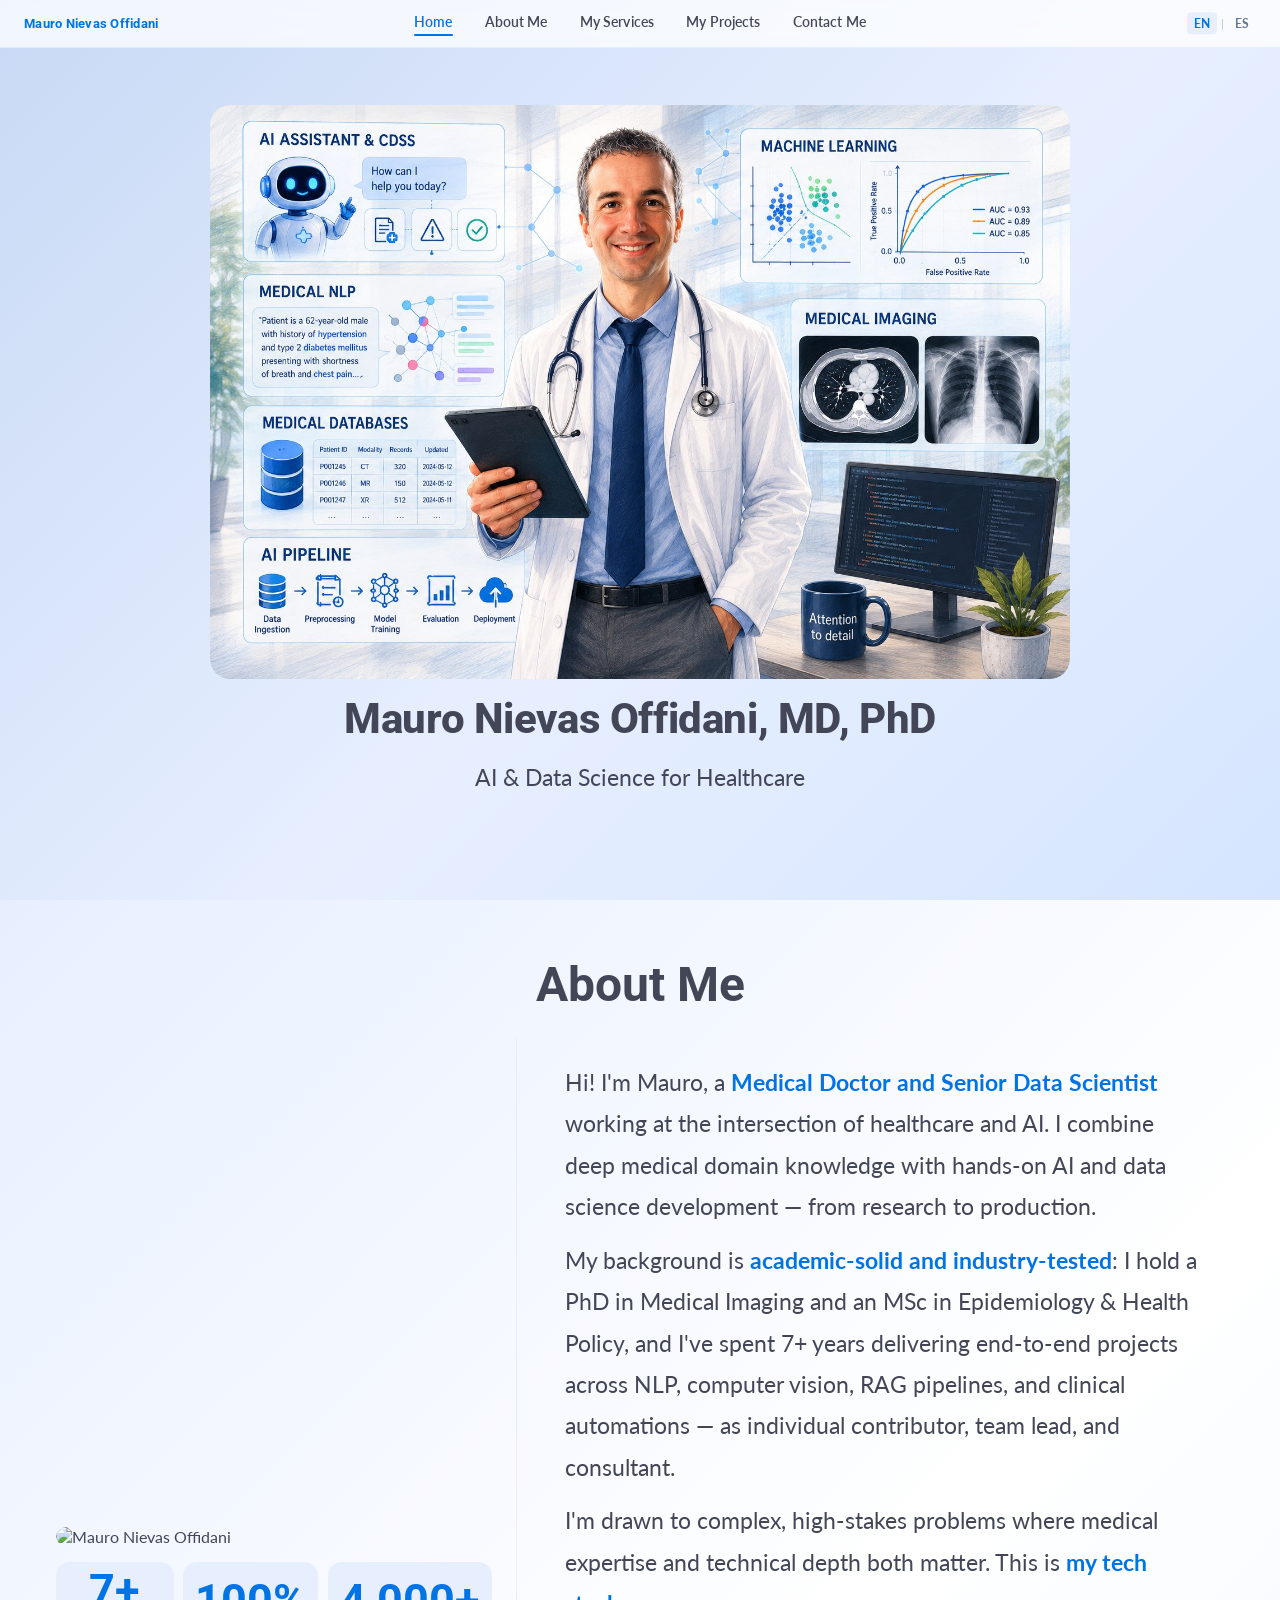
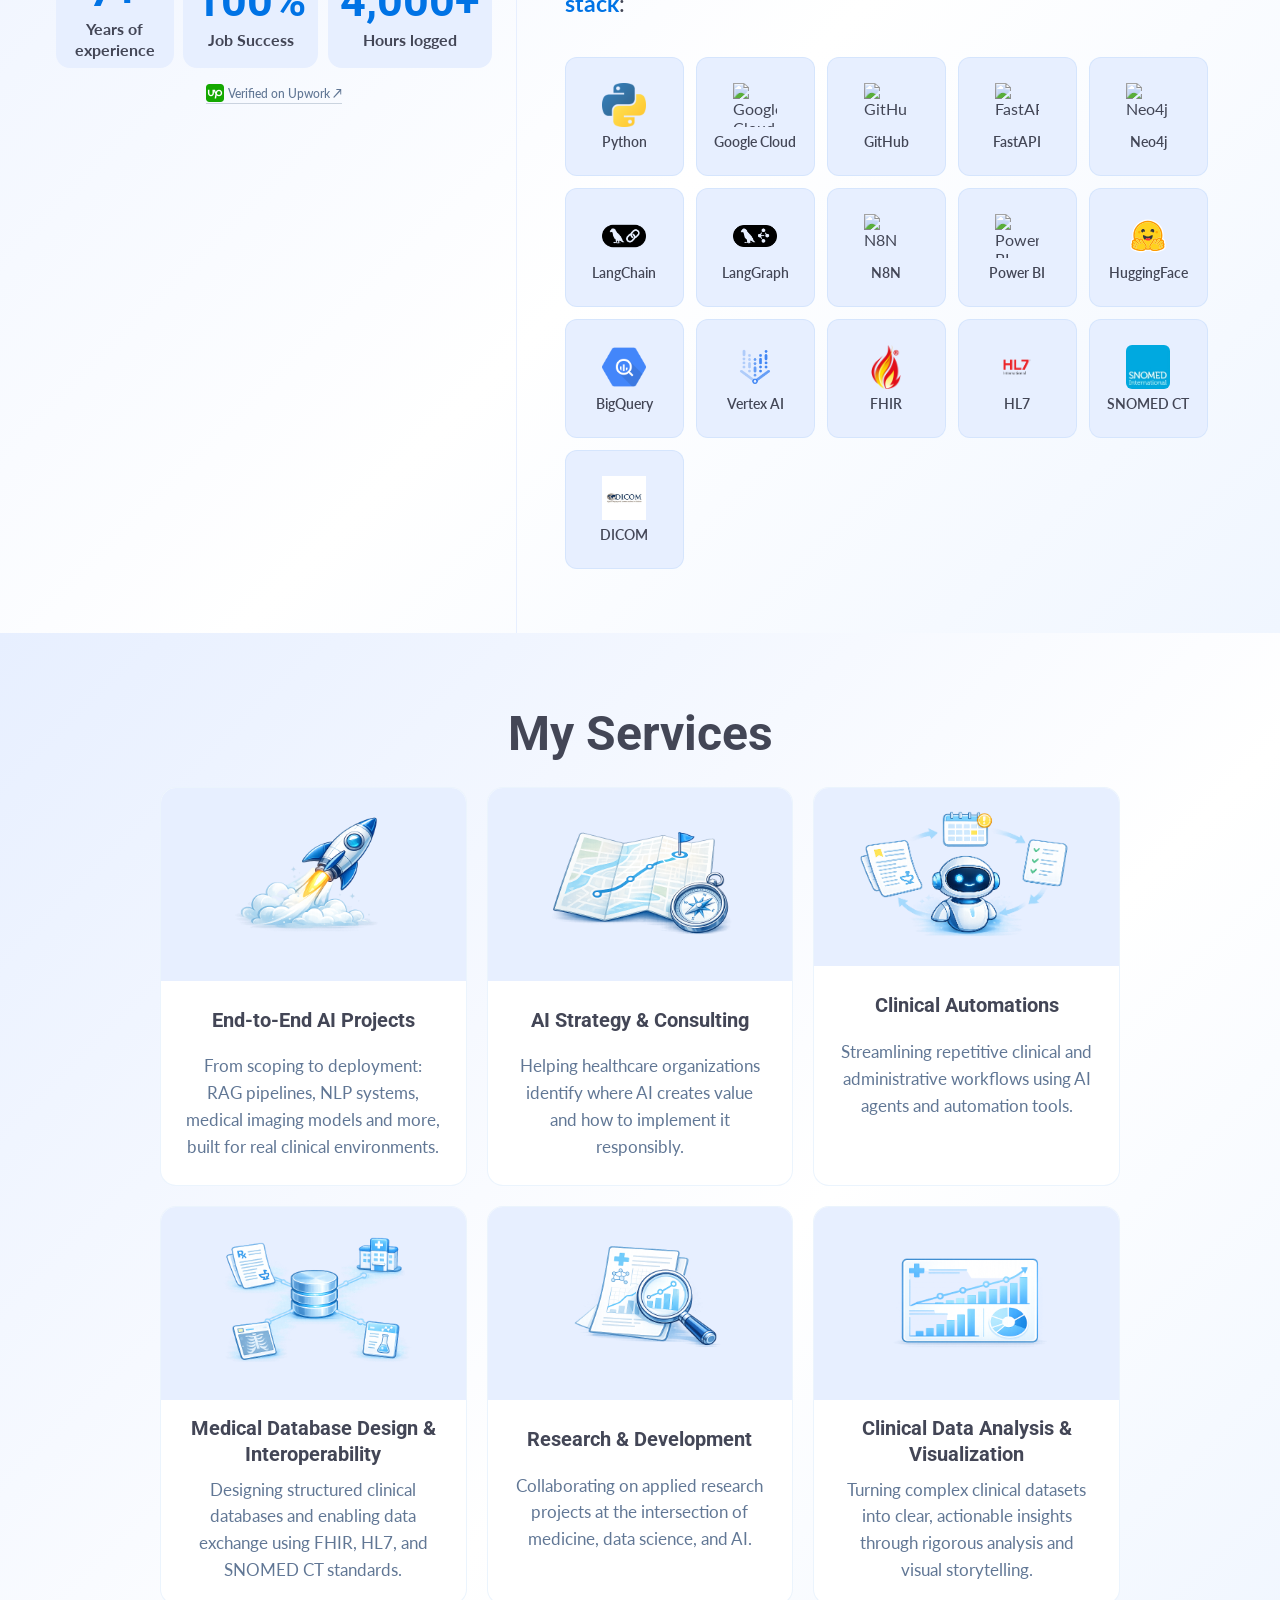
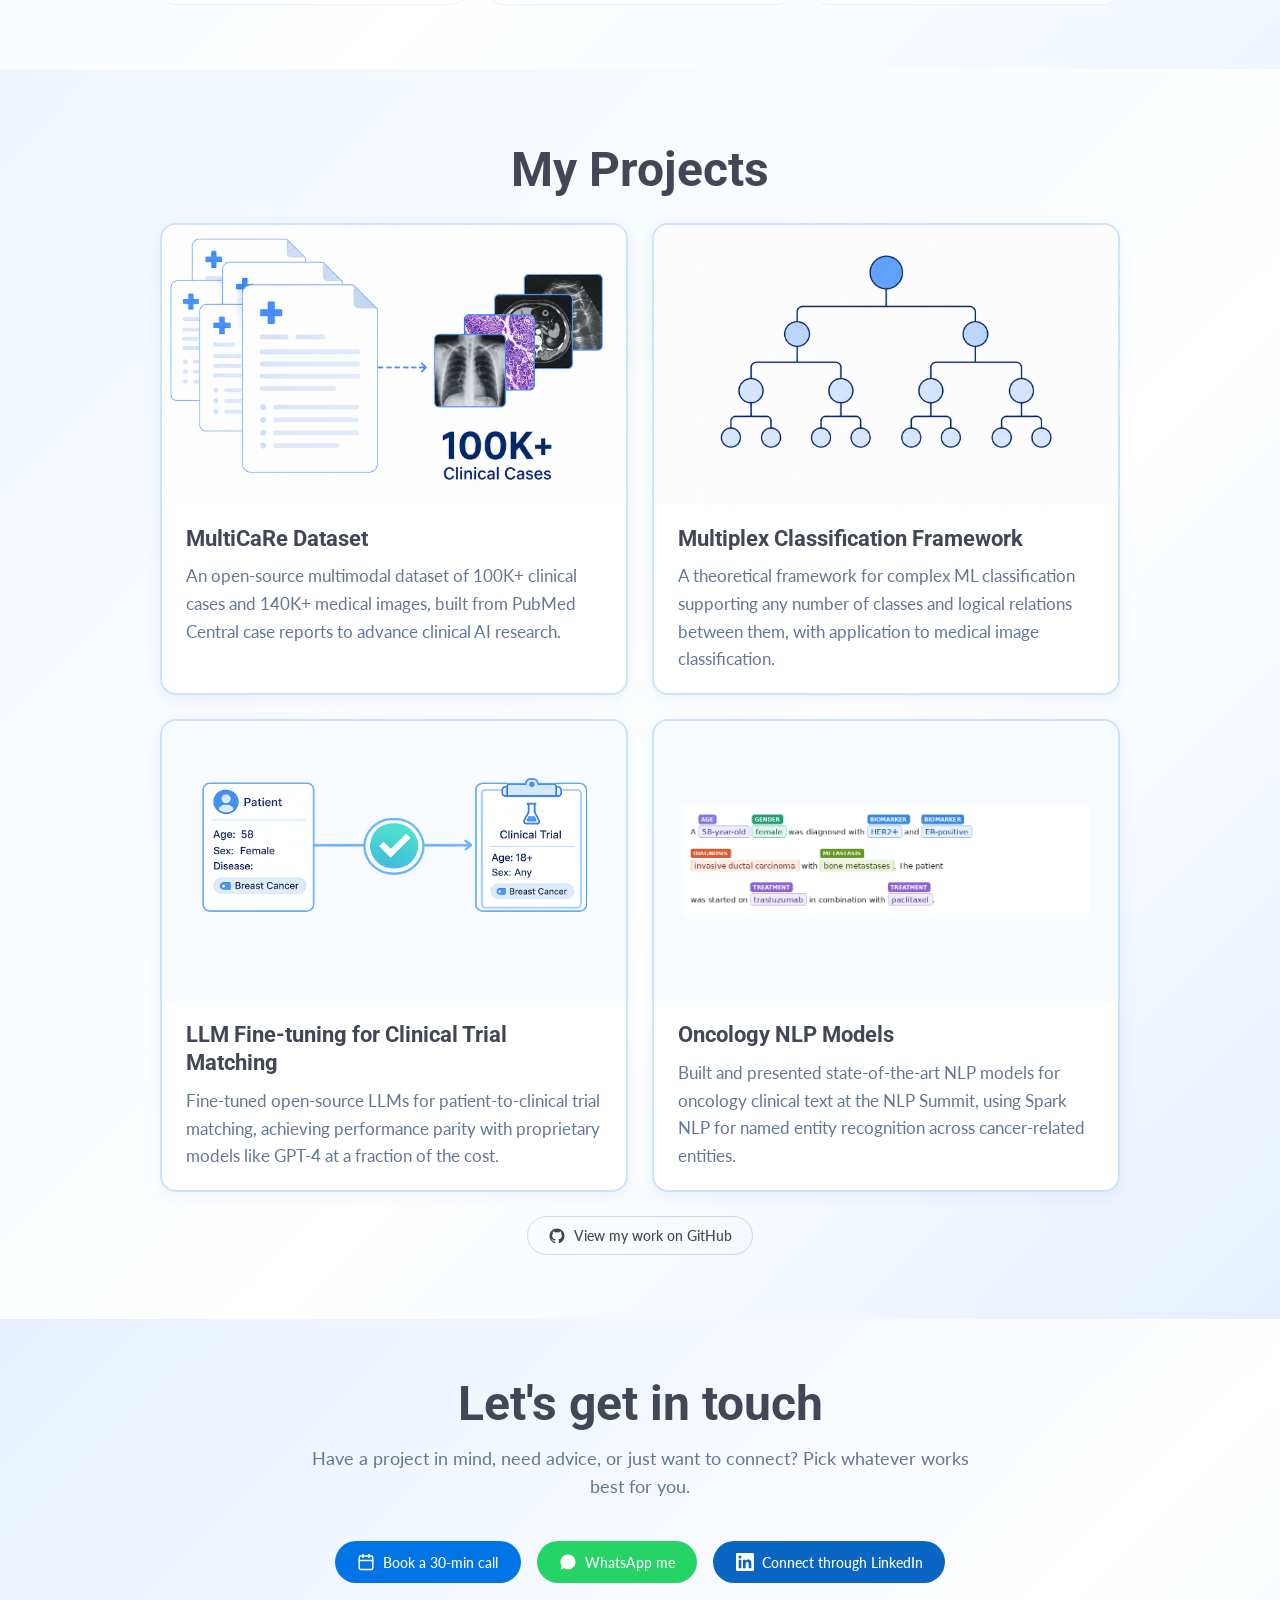
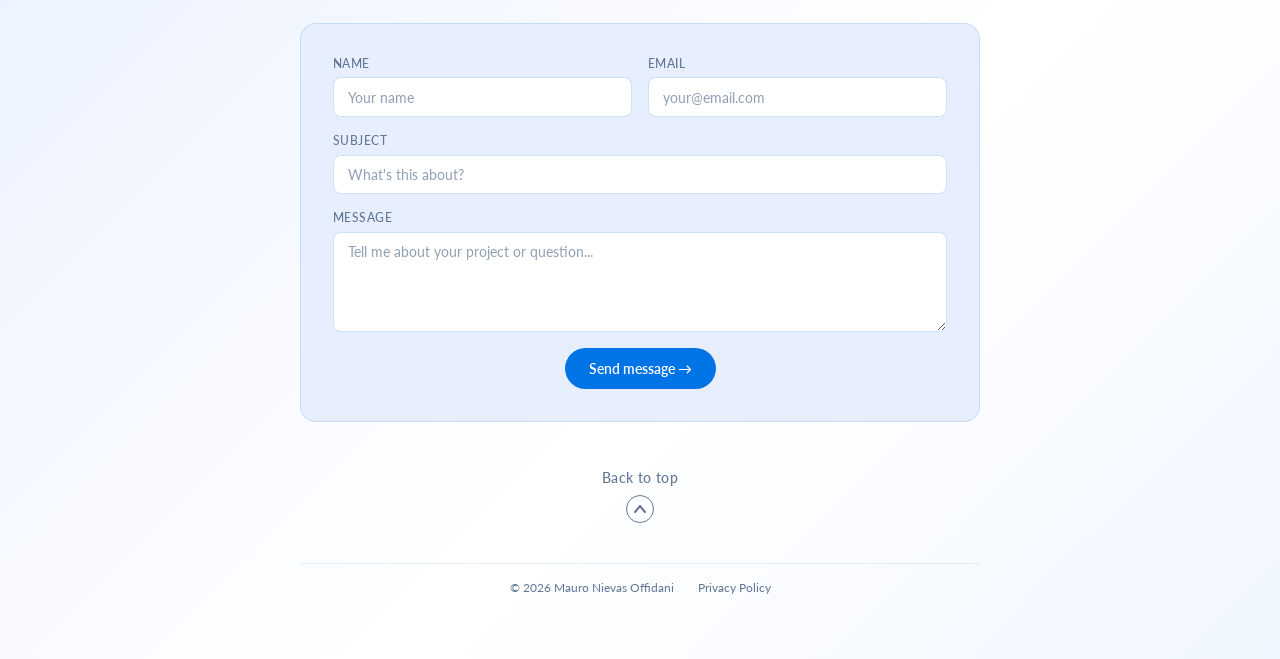
==== index.html @ 9d49d27b "Hamburger right, EN/ES in menu, bigger titles, project cards service-style, links on back" ====
<!DOCTYPE html>
<html lang="en">
<head>
  <meta charset="UTF-8" />
  <meta name="viewport" content="width=device-width, initial-scale=1.0" />
  <title>Mauro Nievas Offidani · AI & Data Science for Healthcare</title>

  <!-- Favicon -->
  <link rel="icon" type="image/svg+xml" href="data:image/svg+xml,<svg xmlns='http://www.w3.org/2000/svg' viewBox='0 0 64 64'><circle cx='32' cy='32' r='32' fill='white'/><text x='50%25' y='54%25' dominant-baseline='middle' text-anchor='middle' font-family='Georgia,serif' font-weight='800' font-size='42' fill='%230073E5'>M</text></svg>">

  <!-- Open Graph -->
  <meta property="og:title" content="Mauro Nievas Offidani — AI & Data Science for Healthcare" />
  <meta property="og:description" content="Medical Doctor and Senior Data Scientist specializing in healthcare AI. RAG pipelines, NLP, clinical automations and more." />
  <meta property="og:image" content="https://mauro-nievoff.github.io/hero_image.png" />
  <meta property="og:url" content="https://mauro-nievoff.github.io/" />
  <meta property="og:type" content="website" />
  <meta name="twitter:card" content="summary_large_image" />
  <meta name="twitter:title" content="Mauro Nievas Offidani — AI & Data Science for Healthcare" />
  <meta name="twitter:description" content="Medical Doctor and Senior Data Scientist specializing in healthcare AI." />
  <meta name="twitter:image" content="https://mauro-nievoff.github.io/hero_image.png" />

  <!-- Fonts from Google -->
  <link rel="preconnect" href="https://fonts.googleapis.com" />
  <link rel="preconnect" href="https://fonts.gstatic.com" crossorigin />
  <link href="https://fonts.googleapis.com/css2?family=Roboto:wght@400,500,700,800&family=Lato:wght@300,400,700&display=swap" rel="stylesheet" />

  <style>
    *, *::before, *::after { box-sizing: border-box; margin: 0; padding: 0; }

    :root {
      --blue:       #0073E5;
      --blue-mid:   #6AA7FF;
      --blue-light: #8CC2FF;
      --blue-pale:  #E7EFFF;
      --dark:       #434656;
      --muted:      #617795;
      --white:      #FFFFFF;
    }

    html {
      overflow-y: scroll;
      overflow-x: hidden;
    }
    body {
      overflow-x: hidden;
    }

    body {
      font-family: 'Lato', sans-serif;
      color: var(--dark);
      background: var(--white);
      height: 100%;
    }

    /* ── SECTION BASE ── */
    section {
      min-height: 100vh;
      display: flex;
      flex-direction: column;
      justify-content: center;
      align-items: center;
      position: relative;
      padding: 3rem 1.5rem;
    }

    /* ── SECTION 1 · HERO ── */
    #hero {
      background: linear-gradient(135deg, #C8D9F5 0%, #E7EFFF 55%, #D5E5FF 100%);
      text-align: center;
      gap: 0;
    }

    .hero-inner {
      display: flex;
      flex-direction: column;
      align-items: center;
      gap: 1.1rem;
      flex: 1;
      justify-content: center;
    }

    /* Hero image */
    .hero-image-wrap {
      position: relative;
      width: clamp(260px, 78vw, 860px);
      border-radius: 20px;
      overflow: hidden;
    }

    .hero-image-wrap img {
      width: 100%;
      display: block;
      border-radius: 20px;
    }


    /* Name */
    .hero-name {
      font-family: 'Roboto', sans-serif;
      font-size: clamp(1.6rem, 4vw, 2.6rem);
      font-weight: 800;
      color: var(--dark);
      line-height: 1.1;
      letter-spacing: -0.01em;
    }

    /* Credentials inline — same font, same weight */
    .hero-credentials-inline {
      font-family: 'Roboto', sans-serif;
      font-weight: 800;
      font-size: clamp(1.6rem, 4vw, 2.6rem);
      color: var(--dark);
      letter-spacing: -0.01em;
    }

    /* Tagline */
    .hero-tagline {
      font-family: 'Lato', sans-serif;
      font-size: clamp(1.15rem, 2.2vw, 1.45rem);
      font-weight: 400;
      color: var(--dark);
      max-width: 480px;
      line-height: 1.5;
    }

    /* Divider hidden */
    .hero-divider { display: none; }

    /* Scroll CTA */
    .scroll-cta {
      position: absolute;
      bottom: 2.5rem;
      left: 50%;
      transform: translateX(-50%);
      display: flex;
      flex-direction: column;
      align-items: center;
      gap: 0.6rem;
      cursor: pointer;
      text-decoration: none;
      color: var(--muted);
      transition: color 0.2s;
    }

    .scroll-cta:hover { color: var(--blue); }

    .scroll-cta-text {
      font-family: 'Lato', sans-serif;
      font-size: 0.85rem;
      font-weight: 500;
      letter-spacing: 0.03em;
      white-space: nowrap;
    }

    .scroll-cta-arrow {
      width: 28px;
      height: 28px;
      border: 1.5px solid currentColor;
      border-radius: 50%;
      display: flex;
      align-items: center;
      justify-content: center;
      animation: bounce 2s ease-in-out infinite;
    }

    .scroll-cta-arrow svg {
      width: 14px;
      height: 14px;
      stroke: currentColor;
      fill: none;
      stroke-width: 2;
      stroke-linecap: round;
      stroke-linejoin: round;
    }

    @keyframes bounce {
      0%, 100% { transform: translateY(0); }
      50%       { transform: translateY(5px); }
    }

    /* ── SECTION 2 · WHO AM I ── */
    #about {
      background: linear-gradient(135deg, #E7EFFF 0%, #FFFFFF 60%, #F0F6FF 100%);
      padding-top: 0;
      padding-bottom: 0;
      overflow: hidden;
      justify-content: flex-start;
    }

    .whois-inner {
      display: flex;
      width: 100%;
      min-height: 100vh;
    }

    /* Left column */
    .whois-left {
      flex: 0 0 40%;
      display: flex;
      flex-direction: column;
      align-items: center;
      justify-content: center;
      gap: 1rem;
      padding: 1.5rem 1.5rem 4rem 2rem;
      border-right: 1px solid var(--blue-pale);
    }

    .whois-photo { order: 1; }
    .whois-metrics { order: 2; }
    .whois-upwork { order: 3; }

    .whois-photo {
      width: 100%;
      max-width: 100%;
      border-radius: 16px;
      overflow: hidden;
      flex-shrink: 0;
    }

    .whois-photo img {
      width: 100%;
      display: block;
      border-radius: 16px;
      object-fit: cover;
      object-position: center top;
    }

    .whois-metrics {
      display: grid;
      grid-template-columns: repeat(3, 1fr);
      gap: 0.6rem;
      width: 100%;
    }

    .whois-metrics .metric {
      display: flex;
      flex-direction: column;
      align-items: center;
      justify-content: center;
      text-align: center;
      padding: 0.45rem 0.75rem;
      aspect-ratio: unset;
    }

    .whois-metrics .metric-value {
      font-size: clamp(2rem, 3.5vw, 3rem);
    }

    .whois-metrics .metric-label {
      font-size: 1rem;
      font-weight: 700;
      color: var(--dark);
    }

    .whois-upwork {
      font-family: 'Lato', sans-serif;
      font-size: 0.72rem;
      font-weight: 500;
      color: var(--muted);
      text-decoration: none;
      border-bottom: 1px solid rgba(97,119,149,0.3);
      padding-bottom: 1px;
      display: inline-flex;
      align-items: center;
      gap: 4px;
    }

    /* Right column */
    .whois-content {
      flex: 1;
      display: flex;
      flex-direction: column;
      justify-content: center;
      gap: 2rem;
      padding: 1.5rem 3rem 4rem 3rem;
    }


    .whois-bio p {
      font-family: 'Lato', sans-serif;
      font-size: clamp(1.2rem, 1.8vw, 1.5rem);
      color: var(--dark);
      line-height: 1.8;
      margin-bottom: 0.75rem;
    }

    .whois-bio strong {
      font-weight: 700;
      color: var(--blue);
    }

    .whois-bio p:last-child { margin-bottom: 0; }

    .whois-bio-mobile { display: none; }

    /* Tech stack icon grid */
    .tech-grid {
      display: grid;
      grid-template-columns: repeat(auto-fill, minmax(110px, 1fr));
      gap: 0.75rem;
      width: 100%;
    }

    .tech-card {
      background: var(--blue-pale);
      border: 1px solid rgba(0,115,229,0.08);
      border-radius: 12px;
      width: 100%;
      height: auto;
      aspect-ratio: 1/1;
      padding: 0.6rem;
      display: flex;
      flex-direction: column;
      align-items: center;
      justify-content: center;
      gap: 0.4rem;
    }

    .tech-card img {
      width: 44px;
      height: 44px;
      object-fit: contain;
    }

    .tech-card-badge {
      width: 40px;
      height: 40px;
      border-radius: 8px;
      background: var(--blue);
      display: flex;
      align-items: center;
      justify-content: center;
      font-family: 'Roboto', sans-serif;
      font-size: 0.6rem;
      font-weight: 800;
      color: white;
      letter-spacing: 0.02em;
      text-align: center;
      line-height: 1.2;
    }

    .tech-card span {
      font-family: 'Lato', sans-serif;
      font-size: 0.9rem;
      font-weight: 600;
      color: var(--dark);
      text-align: center;
      line-height: 1.2;
    }

    @media (max-width: 860px) {
      .whois-inner {
        flex-direction: column;
        height: auto;
      }
      #about {
        justify-content: flex-start;
        padding-top: 3.5rem;
      }
      .whois-left {
        flex-direction: column;
        align-items: center;
        border-right: none;
        border-bottom: none;
        padding: 0;
        gap: 0.7rem;
      }
      .whois-photo { order: 1; }
      .whois-metrics { order: 2; }
      .whois-upwork { order: 3; }
      .whois-photo {
        width: 100%;
        max-width: 100%;
        aspect-ratio: 16 / 7;
        overflow: hidden;
        border-radius: 0;
        margin-bottom: 0.5rem;
      }
      .whois-photo img {
        border-radius: 0;
      }
      .whois-photo img {
        width: 100%;
        height: 100%;
        object-fit: cover;
        object-position: 50% 10%;
      }
      .whois-metrics {
        width: 100%;
        max-width: 360px;
        grid-template-columns: repeat(3, 1fr);
        gap: 0.3rem;
        padding: 0 0.75rem;
        justify-items: center;
        margin: 0 auto;
      }
      .whois-metrics .metric {
        width: 100%;
        padding-top: 0.15rem;
        padding-bottom: 0.15rem;
      }
      .whois-upwork {
        justify-content: center;
        margin-top: 0.3rem;
        margin-bottom: 1.25rem;
      }
      .whois-content { padding: 0.75rem 1rem 1.5rem; gap: 0.75rem; flex: 0 1 auto; justify-content: flex-start; }
      .whois-bio-desktop { display: none; }
      .whois-bio-mobile { display: block; }
    }

    @media (max-width: 480px) {
      .whois-metrics .metric-value { font-size: 1.4rem; }
      .whois-metrics .metric-label { font-size: 0.75rem; }
      .whois-bio-mobile p { font-size: 1.05rem; line-height: 1.6; margin-bottom: 1.5rem; }
      .tech-grid {
        grid-template-columns: repeat(2, 1fr);
        gap: 0.5rem;
        justify-content: center;
        margin-bottom: 1.5rem;
      }
      .tech-card {
        width: 100%;
        height: auto;
        aspect-ratio: unset;
        padding: 0.6rem 0.5rem;
        gap: 0.4rem;
        border-radius: 10px;
        flex-direction: column;
        align-items: center;
        justify-content: center;
        text-align: center;
      }
      .tech-card img { width: 28px; height: 28px; flex-shrink: 0; }
      .tech-card-badge { width: 28px; height: 28px; font-size: 0.55rem; border-radius: 5px; flex-shrink: 0; }
      .tech-card span { font-size: 1rem; font-weight: 700; line-height: 1.2; text-align: center; }
    }

    /* ── SECTION 2 · SERVICES ── */
    #services {
      background: linear-gradient(135deg, #E7EFFF 0%, #FFFFFF 60%, #F0F6FF 100%);
      padding: 1rem 2rem 4rem;
      justify-content: flex-start;
    }

    .section-header {
      text-align: center;
      margin-bottom: 3rem;
    }

    .section-eyebrow {
      font-family: 'Lato', sans-serif;
      font-size: 0.75rem;
      font-weight: 500;
      letter-spacing: 0.12em;
      text-transform: uppercase;
      color: var(--blue);
      margin-bottom: 0.75rem;
    }

    .section-title {
      font-family: 'Roboto', sans-serif;
      font-size: clamp(2rem, 5vw, 3rem);
      font-weight: 700;
      color: var(--dark);
      line-height: 1.2;
    }

    .services-grid {
      display: grid;
      grid-template-columns: repeat(3, 1fr);
      grid-auto-rows: 1fr;
      gap: 1.25rem;
      width: 100%;
      max-width: 960px;
      margin: 0 auto;
    }

    .service-card {
      background: transparent;
      border-radius: 16px;
      cursor: default;
      display: flex;
    }

    .service-card-inner {
      position: relative;
      width: 100%;
      display: flex;
    }

    /* Desktop: static card, front only, with description visible */
    .service-card-front {
      position: relative;
      width: 100%;
      display: flex;
      flex-direction: column;
      gap: 0.6rem;
      padding-bottom: 1.25rem;
      border-radius: 16px;
      border: 1px solid rgba(0, 115, 229, 0.08);
      overflow: hidden;
      background: var(--white);
      transition: box-shadow 0.2s ease, transform 0.2s ease;
    }

    .service-card:hover .service-card-front {
      box-shadow: 0 8px 24px rgba(0, 115, 229, 0.1);
      transform: translateY(-3px);
    }

    .service-card-back {
      display: none;
    }

    .service-card-back .service-desc {
      color: rgba(255,255,255,0.95);
      font-size: 0.85rem;
      line-height: 1.6;
      padding: 0;
      display: block;
    }

    .service-card-front .service-title,
    .service-card-front .service-desc-front {
      padding-left: 1.5rem;
      padding-right: 1.5rem;
    }

    .service-image {
      width: 100%;
      aspect-ratio: 16 / 9;
      display: flex;
      align-items: center;
      justify-content: center;
      flex-shrink: 0;
    }

    .service-image svg {
      width: 56px;
      height: 56px;
      stroke: white;
      fill: none;
      opacity: 0.9;
      stroke-width: 1.75;
      stroke-linecap: round;
      stroke-linejoin: round;
    }

    .service-title {
      font-family: 'Roboto', sans-serif;
      font-size: 1.25rem;
      font-weight: 700;
      color: var(--dark);
      line-height: 1.3;
      margin-top: 0.35rem;
      text-align: center;
      min-height: 3rem;
      display: flex;
      align-items: center;
      justify-content: center;
    }

    .service-desc {
      font-family: 'Lato', sans-serif;
      font-size: 1.05rem;
      font-weight: 400;
      color: var(--muted);
      line-height: 1.6;
      text-align: center;
    }

    @media (max-width: 720px) {
      .services-grid {
        grid-template-columns: repeat(2, 1fr);
      }
    }

    @media (max-width: 480px) {
      .services-grid {
        grid-template-columns: 1fr;
        gap: 1rem;
      }
      #services {
        padding-top: 4rem;
        padding-left: 0.8rem;
        padding-right: 0.8rem;
        padding-bottom: 2.4rem;
      }
      .service-card {
        padding-bottom: 0;
        gap: 0;
        border-radius: 12px;
        cursor: pointer;
        perspective: 1200px;
        height: auto;
        min-height: 340px;
      }
      .service-card-inner {
        transition: transform 0.6s cubic-bezier(0.4, 0.2, 0.2, 1);
        transform-style: preserve-3d;
      }
      .service-card.flipped .service-card-inner {
        transform: rotateY(180deg);
      }
      .service-card-front {
        position: absolute;
        top: 0;
        left: 0;
        width: 100%;
        height: 100%;
        backface-visibility: hidden;
        -webkit-backface-visibility: hidden;
      }
      .service-card-back {
        display: flex;
        position: absolute;
        top: 0;
        left: 0;
        width: 100%;
        height: 100%;
        transform: rotateY(180deg);
        backface-visibility: hidden;
        -webkit-backface-visibility: hidden;
        flex-direction: column;
        align-items: center;
        justify-content: center;
        text-align: center;
        padding: 0.8rem 0.68rem;
        border-radius: 10px;
      }
      .service-desc-front {
        display: none;
      }
      /* Text area below image: fill remaining space, center title vertically */
      .service-card-front {
        position: absolute;
        top: 0;
        left: 0;
        width: 100%;
        height: 100%;
      }
      .service-card-front .service-title {
        flex: 1;
        font-size: 1.4rem;
        font-weight: 800;
        display: flex;
        align-items: center;
        justify-content: center;
        text-align: center;
        padding: 0.5rem 0.75rem;
        margin: 0;
        min-height: 0;
      }
      .service-image {
        aspect-ratio: 16 / 9;
      }
      .service-image svg {
        width: 40px;
        height: 40px;
      }
      .service-title {
        font-size: 0.95rem;
        margin-top: 0.25rem;
        padding-left: 0.75rem;
        padding-right: 0.75rem;
        line-height: 1.3;
        min-height: auto;
      }
      .service-card-back .service-desc {
        font-size: 1.3rem !important;
        font-weight: 600;
        line-height: 1.6;
      }
    }

    /* ── RESPONSIVE ── */
    @media (max-width: 480px) {
      .hero-image-wrap {
        width: 98vw;
      }
      .scroll-cta {
        bottom: 4rem;
      }
    }

    /* ── 1024px LANDSCAPE TABLET ── */
    @media (max-width: 1024px) {
      /* Global: prevent overflow */
      section { min-height: auto; padding: 1rem 1.5rem 2rem; }

      /* Navbar */
      .navbar { padding: 0.5rem 1rem; }

      /* Hero */
      .hero-image-wrap { width: clamp(180px, 38vw, 380px); }
      .hero-name { font-size: clamp(1rem, 2.5vw, 1.6rem); }
      .hero-credentials-inline { font-size: clamp(1rem, 2.5vw, 1.6rem); }
      .hero-tagline { font-size: clamp(0.8rem, 1.3vw, 1rem); }

      /* About */
      .whois-inner { min-height: auto; }
      .whois-left { flex: 0 0 26%; padding: 0.75rem 1rem 1.5rem 1rem; gap: 0.75rem; }
      .whois-content { padding: 0.75rem 1.5rem 1.5rem; gap: 0.75rem; }
      .whois-bio p { font-size: 0.8rem; line-height: 1.5; }
      .whois-metrics { max-width: 100%; }
      .whois-metrics .metric-value { font-size: 1.1rem; }
      .whois-metrics .metric-label { font-size: 0.58rem; }
      .tech-card { width: 72px; height: 72px; }
      .tech-card span { font-size: 0.62rem; }
      .tech-card img, .tech-card-badge { width: 28px; height: 28px; }
      .tech-grid { grid-template-columns: repeat(auto-fill, minmax(72px, 1fr)); gap: 0.4rem; }

      /* Services: 2x3 */
      .services-grid { grid-template-columns: repeat(2, 1fr); gap: 0.75rem; max-width: 640px; margin: 0 auto; }
      .service-image { aspect-ratio: 16 / 7; }
      .service-title { font-size: 0.85rem; min-height: 1.8rem; }
      .service-desc { font-size: 0.72rem; line-height: 1.4; }
      .service-card-front { padding-bottom: 0.75rem; gap: 0.35rem; }

      /* Projects: 2x2 */
      .projects-grid { grid-template-columns: repeat(2, 1fr); max-width: 680px; gap: 0.75rem; }
      #projects .about-inner { max-width: 680px; }
      .project-thumb { height: 180px; }
      .project-title { font-size: 0.9rem; }
      .project-desc { font-size: 0.78rem; line-height: 1.5; }
      .project-body { padding: 0.75rem 1rem 0.75rem; gap: 0.35rem; }

      /* Section titles */
      .section-title-wrap { padding-top: 2.5rem; margin-bottom: 0.25rem; }
      .section-title { font-size: clamp(1.2rem, 3vw, 1.8rem); }

      /* Contact */
      .contact-inner { padding-top: 2.5rem; gap: 1.5rem; }
      .contact-header p { font-size: 0.9rem; }
    }

    /* ── 768px PORTRAIT TABLET ── */
    @media (max-width: 768px) and (min-width: 481px) {
      .section-title-wrap { padding-top: 4.5rem; }
      #about { padding-top: 1rem; }
      .whois-inner { flex-direction: column; height: auto; }
      .whois-left {
        flex: none;
        flex-direction: row;
        flex-wrap: nowrap;
        align-items: flex-start;
        border-right: none;
        border-bottom: 1px solid var(--blue-pale);
        padding: 0 0 1rem;
        gap: 1rem;
      }
      .whois-photo {
        flex: 0 0 40%;
        max-width: 40%;
        aspect-ratio: 3 / 4;
        overflow: hidden;
      }
      .whois-photo img { height: 100%; object-fit: cover; object-position: 50% top; }
      .whois-metrics {
        flex: 1;
        grid-template-columns: 1fr;
        gap: 0.4rem;
      }
      .whois-content { padding: 1.5rem 1.5rem 3rem; }
      /* Tech grid: 4 cols */
      .tech-grid {
        grid-template-columns: repeat(auto-fill, minmax(100px, 1fr));
        max-width: 100%;
      }
      .whois-content .tech-grid { margin-top: 1rem; }
      /* Services: 2 cols on tablet */
      .services-grid { grid-template-columns: repeat(2, 1fr); }
      /* Projects: 2x2 */
      .projects-grid { grid-template-columns: repeat(2, 1fr); }
      /* Contact */
      .contact-inner { padding-top: 4rem; }
    }

    /* ── MOBILE OVERRIDES (must come after 1024px to win cascade) ── */
    @media (max-width: 480px) {
      /* Project cards: 1 col */
      .projects-grid { grid-template-columns: 1fr !important; gap: 1rem !important; }
      /* Hero: full width image, normal section height */
      section { min-height: 100vh; }
      .hero-image-wrap { width: 98vw !important; }
      .hero-name { font-size: clamp(1.6rem, 4vw, 2.6rem) !important; }
      .hero-credentials-inline { font-size: clamp(1.6rem, 4vw, 2.6rem) !important; }
      .hero-tagline { font-size: clamp(1.15rem, 2.2vw, 1.45rem) !important; }

      /* Services: FORCE 1 column */
      .services-grid { grid-template-columns: 1fr !important; }

      /* Tech stack: larger cards */
      .tech-card { width: 100% !important; height: auto !important; aspect-ratio: unset !important; padding: 0.75rem !important; flex-direction: column !important; align-items: center !important; }
      .tech-card img { width: 36px !important; height: 36px !important; }
      .tech-card-badge { width: 36px !important; height: 36px !important; font-size: 0.6rem !important; }
      .tech-card span { font-size: 1.05rem !important; }
      .tech-grid { grid-template-columns: repeat(2, 1fr) !important; gap: 0.6rem !important; }
    }

    /* ── TABLET 768px OVERRIDES (after 1024px) ── */
    @media (max-width: 768px) and (min-width: 481px) {
      /* Hero: reasonable size */
      .hero-image-wrap { width: clamp(260px, 60vw, 500px) !important; }
      .hero-name { font-size: clamp(1.4rem, 3.5vw, 2rem) !important; }
      .hero-tagline { font-size: clamp(1rem, 2vw, 1.2rem) !important; }

      /* Upwork: ensure it's below metrics */
      .whois-left { flex-direction: column !important; }
      .whois-photo { order: 1; }
      .whois-metrics { order: 2; }
      .whois-upwork { order: 3; margin-top: 0.5rem; }
    }

    @media (prefers-reduced-motion: reduce) {
      .scroll-cta-arrow { animation: none; }
    }

    /* ── SECTION 3 · PROJECTS ── */
    #projects {
      background: linear-gradient(135deg, #F0F6FF 0%, #FFFFFF 60%, #E7EFFF 100%);
      padding: 1rem 3rem 4rem;
      align-items: center;
      justify-content: flex-start;
    }

    #projects .about-inner {
      max-width: 960px;
    }

    .about-inner {
      width: 100%;
      max-width: 960px;
      display: flex;
      flex-direction: column;
      gap: 3.5rem;
    }

    .metrics-row {
      display: grid;
      grid-template-columns: repeat(5, 1fr);
      gap: 1rem;
      text-align: center;
    }

    .metric {
      display: flex;
      flex-direction: column;
      gap: 0.35rem;
      padding: 1.25rem 0.75rem;
      background: var(--blue-pale);
      border-radius: 14px;
    }

    .metric-value {
      font-family: 'Roboto', sans-serif;
      font-size: clamp(1.3rem, 2.5vw, 1.8rem);
      font-weight: 700;
      color: var(--blue);
      line-height: 1;
    }

    .metric-label {
      font-family: 'Lato', sans-serif;
      font-size: 0.72rem;
      font-weight: 500;
      color: var(--muted);
      line-height: 1.3;
    }

    .about-bio-block p {
      font-family: 'Lato', sans-serif;
      font-size: clamp(0.95rem, 1.5vw, 1.05rem);
      color: var(--dark);
      line-height: 1.75;
      max-width: 720px;
      margin-bottom: 0.85rem;
    }

    .skills-grid {
      display: flex;
      flex-wrap: wrap;
      gap: 0.65rem;
      margin-top: 0.5rem;
    }

    .skill-chip {
      display: flex;
      align-items: center;
      gap: 0.5rem;
      background: var(--blue-pale);
      border: 1px solid rgba(0,115,229,0.12);
      border-radius: 999px;
      padding: 0.4rem 0.85rem;
      font-family: 'Lato', sans-serif;
      font-size: 0.8rem;
      font-weight: 500;
      color: var(--dark);
    }

    .skill-chip img {
      width: 18px;
      height: 18px;
      object-fit: contain;
    }

    .skill-chip-badge {
      background: var(--blue);
      color: var(--white);
      border-color: transparent;
      font-size: 0.72rem;
      font-weight: 600;
      letter-spacing: 0.03em;
    }

    .projects-grid {
      display: grid;
      grid-template-columns: repeat(2, 1fr);
      gap: 1.5rem;
      width: 100%;
      max-width: 960px;
      margin: 0 auto;
    }

    .project-card {
      background: transparent;
      border-radius: 16px;
      cursor: default;
      display: flex;
      flex-direction: column;
    }

    .project-card-inner {
      position: relative;
      width: 100%;
      flex: 1;
      display: flex;
      flex-direction: column;
    }

    .project-card-front {
      position: relative;
      width: 100%;
      flex: 1;
      display: flex;
      flex-direction: column;
      background: var(--white);
      border: 2px solid rgba(0,115,229,0.2);
      border-radius: 16px;
      overflow: hidden;
      box-shadow: 0 4px 16px rgba(0,115,229,0.07);
      transition: transform 0.2s ease, box-shadow 0.2s ease;
    }

    .project-card:hover .project-card-front {
      transform: translateY(-3px);
      box-shadow: 0 12px 32px rgba(0,115,229,0.18);
      border-color: var(--blue);
    }

    .project-card-back {
      display: none;
    }

    .project-thumb {
      width: 100%;
      height: 280px;
      overflow: hidden;
      flex-shrink: 0;
      display: flex;
      align-items: center;
      justify-content: center;
      background: #f8fbff;
    }

    .project-thumb svg { width: 100%; height: 100%; }

    .project-body {
      padding: 1.25rem 1.5rem 1.25rem;
      display: flex;
      flex-direction: column;
      gap: 0.6rem;
      flex: 1;
    }

    .project-title {
      font-family: 'Roboto', sans-serif;
      font-size: 1.35rem;
      font-weight: 700;
      color: var(--dark);
      line-height: 1.3;
    }

    .project-desc {
      font-family: 'Lato', sans-serif;
      font-size: 1.05rem;
      color: var(--muted);
      line-height: 1.65;
      flex: 1;
    }

    .project-links {
      display: flex;
      gap: 0.75rem;
      margin-top: 0.5rem;
      flex-wrap: wrap;
    }

    .project-link {
      font-family: 'Lato', sans-serif;
      font-size: 0.95rem;
      font-weight: 600;
      color: var(--blue);
      text-decoration: none;
      border-bottom: 1px solid rgba(0,115,229,0.25);
      padding-bottom: 1px;
      transition: border-color 0.2s;
    }

    .project-link:hover { border-color: var(--blue); }

    .github-cta { text-align: center; margin-top: 0.5rem; }

    .github-btn {
      display: inline-flex;
      align-items: center;
      gap: 0.5rem;
      font-family: 'Lato', sans-serif;
      font-size: 0.85rem;
      font-weight: 500;
      color: var(--dark);
      text-decoration: none;
      border: 1.5px solid rgba(67,70,86,0.2);
      border-radius: 999px;
      padding: 0.6rem 1.25rem;
      transition: border-color 0.2s, color 0.2s;
    }

    .github-btn:hover { border-color: var(--blue); color: var(--blue); }
    .github-btn svg { width: 18px; height: 18px; fill: currentColor; }

    @media (max-width: 720px) {
      .metrics-row { grid-template-columns: repeat(3, 1fr); }
    }

    @media (max-width: 480px) {
      .metrics-row { grid-template-columns: repeat(2, 1fr); }
      .projects-grid {
        grid-template-columns: 1fr;
        gap: 0.75rem;
      }
      #projects {
        padding-top: 4rem;
        padding-left: 0.8rem;
        padding-right: 0.8rem;
        padding-bottom: 2.4rem;
      }
      .project-card {
        cursor: pointer;
        perspective: 1200px;
        min-height: 380px;
        display: flex;
        flex-direction: column;
      }
      .project-card-inner {
        flex: 1;
        position: relative;
        transition: transform 0.6s cubic-bezier(0.4, 0.2, 0.2, 1);
        transform-style: preserve-3d;
      }
      .project-card.flipped .project-card-inner {
        transform: rotateY(180deg);
      }
      .project-card-front {
        position: absolute;
        top: 0;
        left: 0;
        width: 100%;
        height: 100%;
        backface-visibility: hidden;
        -webkit-backface-visibility: hidden;
        border-radius: 10px;
      }
      .project-card-back {
        display: flex;
        position: absolute;
        top: 0;
        left: 0;
        width: 100%;
        height: 100%;
        transform: rotateY(180deg);
        backface-visibility: hidden;
        -webkit-backface-visibility: hidden;
        flex-direction: column;
        align-items: center;
        justify-content: center;
        text-align: center;
        padding: 0.8rem 0.68rem;
        border-radius: 10px;
      }
      .project-card-back .project-desc {
        color: white;
        font-size: 1.1rem;
        font-weight: 500;
        line-height: 1.55;
        flex: none;
        text-align: center;
      }
      .project-desc-front {
        display: none;
      }
      .project-desc {
        font-size: 0.95rem;
        line-height: 1.4;
      }
      .project-thumb {
        height: 160px;
      }
      .project-body {
        padding: 0.4rem 0.75rem 0.5rem;
        gap: 0.25rem;
        align-items: center;
        text-align: center;
        justify-content: flex-start;
        overflow: hidden;
      }
      .project-title {
        font-size: 1.2rem;
        font-weight: 800;
        line-height: 1.25;
        text-align: center;
      }
      .project-links {
        gap: 0.5rem;
        margin-top: 0.25rem;
        justify-content: center;
      }
      .project-link {
        font-size: 1rem;
        font-weight: 700;
      }
    }

    /* ── SECTION 4 · CONTACT ── */
    #contact {
      background: linear-gradient(135deg, #E7EFFF 0%, #FFFFFF 60%, #F0F6FF 100%);
      padding: 0 2rem 4rem;
      align-items: center;
      justify-content: flex-start;
    }

    .contact-inner {
      width: 100%;
      max-width: 680px;
      display: flex;
      flex-direction: column;
      gap: 2.5rem;
      padding-top: 3.5rem;
    }

    .contact-header { text-align: center; }

    .contact-header .section-eyebrow { color: var(--blue); }

    .contact-header .section-title { color: var(--dark); }

    .contact-header p {
      font-family: 'Lato', sans-serif;
      font-size: 1.1rem;
      color: var(--muted);
      margin-top: 0.75rem;
      line-height: 1.6;
    }

    /* Action buttons row */
    .contact-actions {
      display: flex;
      gap: 1rem;
      justify-content: center;
      flex-wrap: wrap;
    }

    .contact-btn {
      display: inline-flex;
      align-items: center;
      gap: 0.5rem;
      padding: 0.75rem 1.4rem;
      border-radius: 999px;
      font-family: 'Lato', sans-serif;
      font-size: 0.88rem;
      font-weight: 500;
      text-decoration: none;
      transition: opacity 0.2s, transform 0.15s;
    }

    .contact-btn:hover { opacity: 0.88; transform: translateY(-1px); }

    .contact-btn svg {
      width: 18px;
      height: 18px;
      flex-shrink: 0;
    }

    .btn-cal {
      background: var(--blue);
      color: var(--white);
    }

    .btn-wa {
      background: #25D366;
      color: var(--white);
    }

    .btn-li {
      background: #0A66C2;
      color: var(--white);
    }

    /* Contact form */
    .contact-form {
      background: var(--blue-pale);
      border: 1px solid rgba(0,115,229,0.15);
      border-radius: 16px;
      padding: 2rem;
      display: flex;
      flex-direction: column;
      gap: 1rem;
    }

    .form-row {
      display: grid;
      grid-template-columns: 1fr 1fr;
      gap: 1rem;
    }

    .form-group {
      display: flex;
      flex-direction: column;
      gap: 0.4rem;
    }

    .form-group label {
      font-family: 'Lato', sans-serif;
      font-size: 0.75rem;
      font-weight: 500;
      color: var(--muted);
      letter-spacing: 0.04em;
      text-transform: uppercase;
    }

    .form-group input,
    .form-group textarea {
      background: var(--white);
      border: 1px solid rgba(0,115,229,0.2);
      border-radius: 8px;
      padding: 0.65rem 0.9rem;
      font-family: 'Lato', sans-serif;
      font-size: 0.88rem;
      color: var(--dark);
      outline: none;
      transition: border-color 0.2s;
      width: 100%;
    }

    .form-group input::placeholder,
    .form-group textarea::placeholder { color: var(--muted); opacity: 0.7; }

    .form-group input:focus,
    .form-group textarea:focus { border-color: var(--blue); outline: none; }

    .form-group textarea { resize: vertical; min-height: 100px; }

    .form-submit {
      background: var(--blue);
      color: var(--white);
      border: none;
      border-radius: 999px;
      padding: 0.75rem 1.5rem;
      font-family: 'Lato', sans-serif;
      font-size: 0.88rem;
      font-weight: 600;
      cursor: pointer;
      align-self: flex-end;
      transition: opacity 0.2s;
    }

    .form-submit:hover { opacity: 0.85; }

    /* Share + footer */
    .back-to-top {
      display: flex;
      align-items: center;
      justify-content: center;
      gap: 0.5rem;
      text-decoration: none;
      color: var(--muted);
      transition: color 0.2s;
      margin: -0.5rem 0 0.5rem;
    }

    .back-to-top:hover { color: var(--blue); }

    .back-to-top .scroll-cta-arrow {
      width: 26px;
      height: 26px;
      border: 1.5px solid currentColor;
      border-radius: 50%;
      display: flex;
      align-items: center;
      justify-content: center;
    }

    .back-to-top .scroll-cta-arrow svg {
      width: 12px;
      height: 12px;
      stroke: currentColor;
      fill: none;
      stroke-width: 2;
      stroke-linecap: round;
      stroke-linejoin: round;
    }

    .back-to-top .scroll-cta-text {
      font-size: 0.8rem;
      font-weight: 500;
    }

    .contact-footer {
      display: flex;
      align-items: center;
      justify-content: space-between;
      flex-wrap: wrap;
      gap: 1rem;
      padding-top: 1rem;
      border-top: 1px solid rgba(0,115,229,0.1);
    }

    .share-btn {
      display: inline-flex;
      align-items: center;
      gap: 0.45rem;
      font-family: 'Lato', sans-serif;
      font-size: 0.8rem;
      font-weight: 500;
      color: rgba(255,255,255,0.45);
      background: none;
      border: 1px solid rgba(255,255,255,0.15);
      border-radius: 999px;
      padding: 0.45rem 1rem;
      cursor: pointer;
      transition: color 0.2s, border-color 0.2s;
    }

    .share-btn:hover { color: var(--white); border-color: rgba(255,255,255,0.4); }

    .share-btn svg { width: 14px; height: 14px; stroke: currentColor; fill: none; stroke-width: 2; stroke-linecap: round; stroke-linejoin: round; }

    .contact-copy {
      font-family: 'Lato', sans-serif;
      font-size: 0.75rem;
      color: var(--muted);
    }

    .share-toast {
      position: fixed;
      bottom: 2rem;
      left: 50%;
      transform: translateX(-50%) translateY(10px);
      background: var(--blue);
      color: white;
      font-family: 'Lato', sans-serif;
      font-size: 0.82rem;
      padding: 0.55rem 1.25rem;
      border-radius: 999px;
      opacity: 0;
      pointer-events: none;
      transition: opacity 0.3s, transform 0.3s;
      z-index: 100;
    }

    .share-toast.show {
      opacity: 1;
      transform: translateX(-50%) translateY(0);
    }

    @media (max-width: 540px) {
      .form-row { grid-template-columns: 1fr; }
      .contact-actions { flex-direction: column; align-items: stretch; }
      .contact-btn { justify-content: center; }
      #contact { padding: 4rem 1.25rem; }
    }
    /* ── NAV BAR ── */
    .navbar {
      position: fixed;
      top: 0;
      left: 0;
      width: 100%;
      z-index: 1000;
      display: flex;
      align-items: center;
      justify-content: center;
      padding: 0.9rem 1.5rem;
      background: rgba(255,255,255,0.75);
      backdrop-filter: blur(10px);
      -webkit-backdrop-filter: blur(10px);
      border-bottom: 1px solid rgba(0,115,229,0.08);
    }

    .navbar-links {
      display: flex;
      gap: 2rem;
    }

    .navbar-link {
      font-family: 'Lato', sans-serif;
      font-size: 0.85rem;
      font-weight: 600;
      color: var(--dark);
      text-decoration: none;
      letter-spacing: 0.01em;
      transition: color 0.2s;
      position: relative;
      padding-bottom: 2px;
    }

    .navbar-link:hover { color: var(--blue); }

    .navbar-link.active { color: var(--blue); }

    .navbar-link.active::after {
      content: '';
      position: absolute;
      bottom: -4px;
      left: 0;
      width: 100%;
      height: 2px;
      background: var(--blue);
      border-radius: 2px;
    }

    @media (max-width: 720px) {
      .navbar { padding: 0.7rem 1rem; }
      .navbar-links { gap: 1.1rem; }
      .navbar-link { font-size: 0.7rem; }
    }

    @media (max-width: 420px) {
      .navbar-links { gap: 0.7rem; }
      .navbar-link { font-size: 0.62rem; }
    }



    /* ── SECTION TITLE HEADERS ── */
    .section-title-wrap {
      text-align: center;
      width: 100%;
      padding-top: 3.5rem;
      margin-bottom: 1.5rem;
    }

    .section-title-wrap .section-title {
      display: inline-block;
    }

    .logo-short { display: none; }
    @media (max-width: 768px) {
      .logo-full { display: none; }
      .logo-short { display: inline; }
    }

    .navbar-logo {
      position: absolute;
      left: 1.5rem;
      top: 50%;
      transform: translateY(-50%);
      font-family: 'Roboto', sans-serif;
      font-size: 0.82rem;
      font-weight: 700;
      color: var(--blue);
      text-decoration: none;
      letter-spacing: 0.02em;
      white-space: nowrap;
      transition: opacity 0.2s;
    }
    .navbar-logo:hover { opacity: 0.75; }

    @media (max-width: 640px) {
      .navbar-logo { font-size: 0.75rem; }
      .navbar-logo::after { content: ""; }
    }


    /* ── FLIP HINT ── */
    @media (max-width: 480px) {
      .service-card-front::after,
      .project-card-front::after {
        content: "Tap to see details ↩";
        display: block;
        text-align: center;
        font-family: "Lato", sans-serif;
        font-size: 0.75rem;
        color: var(--muted);
        opacity: 0.7;
        padding: 0.3rem 0.5rem 0.5rem;
        font-style: italic;
      }
    }

    /* ── HAMBURGER MENU ── */
    .hamburger {
      display: none;
      flex-direction: column;
      gap: 5px;
      cursor: pointer;
      padding: 4px;
      background: none;
      border: none;
      z-index: 1001;
      position: absolute;
      right: 1rem;
      top: 50%;
      transform: translateY(-50%);
    }

    .hamburger span {
      display: block;
      width: 22px;
      height: 2px;
      background: var(--dark);
      border-radius: 2px;
      transition: all 0.3s ease;
    }

    .hamburger.open span:nth-child(1) { transform: rotate(45deg) translate(5px, 5px); }
    .hamburger.open span:nth-child(2) { opacity: 0; }
    .hamburger.open span:nth-child(3) { transform: rotate(-45deg) translate(5px, -5px); }

    .mobile-menu {
      display: none;
      position: fixed;
      top: 0;
      left: 0;
      width: 100%;
      height: 100%;
      background: rgba(255,255,255,0.97);
      backdrop-filter: blur(10px);
      z-index: 999;
      flex-direction: column;
      align-items: center;
      justify-content: center;
      gap: 2rem;
    }

    .mobile-menu.open { display: flex; }

    .mobile-menu a {
      font-family: 'Roboto', sans-serif;
      font-size: 1.5rem;
      font-weight: 700;
      color: var(--dark);
      text-decoration: none;
      transition: color 0.2s;
    }

    .mobile-menu a:hover { color: var(--blue); }

    @media (max-width: 640px) {
      .navbar-links { display: none; }
      .hamburger { display: flex; }
      #lang-toggle-desktop { display: none; }
    }

    /* ── BACK TO TOP FIX ── */
    .back-to-top .scroll-cta-text {
      font-size: 1.3rem;
      font-weight: 700;
    }

    /* ── LANGUAGE TOGGLE ── */
    .lang-toggle {
      position: absolute;
      right: 1.5rem;
      top: 50%;
      transform: translateY(-50%);
      display: flex;
      align-items: center;
      gap: 0.25rem;
    }

    .lang-btn {
      font-family: 'Lato', sans-serif;
      font-size: 0.78rem;
      font-weight: 700;
      color: var(--muted);
      background: none;
      border: none;
      cursor: pointer;
      padding: 0.2rem 0.4rem;
      border-radius: 4px;
      transition: color 0.2s;
      letter-spacing: 0.04em;
    }

    .lang-btn.active {
      color: var(--blue);
      background: var(--blue-pale);
    }

    .lang-btn:hover { color: var(--blue); }

    .lang-divider {
      color: var(--muted);
      font-size: 0.75rem;
      opacity: 0.4;
    }

    @media (max-width: 420px) {
      .lang-toggle { margin-left: 0.5rem; }
      .lang-btn { font-size: 0.65rem; padding: 0.15rem 0.3rem; }
    }
  </style>
</head>
<body>

  <!-- NAV BAR -->
  <nav class="navbar">
    <a class="navbar-logo" href="#hero"><span class="logo-full">Mauro Nievas Offidani</span><span class="logo-short">Mauro</span></a>
    <div class="navbar-links">
      <a class="navbar-link" href="#hero" data-en="Home" data-es="Inicio">Home</a>
      <a class="navbar-link" href="#about" data-en="About Me" data-es="Sobre mí">About Me</a>
      <a class="navbar-link" href="#services" data-en="My Services" data-es="Mis Servicios">My Services</a>
      <a class="navbar-link" href="#projects" data-en="My Projects" data-es="Mis Proyectos">My Projects</a>
      <a class="navbar-link" href="#contact" data-en="Contact Me" data-es="Contacto">Contact Me</a>
    </div>
    <button class="hamburger" id="hamburger" onclick="toggleMenu()" aria-label="Menu">
      <span></span><span></span><span></span>
    </button>
    <div class="lang-toggle" id="lang-toggle-desktop">
      <button class="lang-btn active" id="btn-en" onclick="setLang('en')">EN</button>
      <span class="lang-divider">|</span>
      <button class="lang-btn" id="btn-es" onclick="setLang('es')">ES</button>
    </div>
  </nav>

  <!-- Mobile menu overlay -->
  <div class="mobile-menu" id="mobileMenu">
    <a href="#hero" onclick="closeMenu()" data-en="Home" data-es="Inicio">Home</a>
    <a href="#about" onclick="closeMenu()" data-en="About Me" data-es="Sobre mí">About Me</a>
    <a href="#services" onclick="closeMenu()" data-en="My Services" data-es="Mis Servicios">My Services</a>
    <a href="#projects" onclick="closeMenu()" data-en="My Projects" data-es="Mis Proyectos">My Projects</a>
    <a href="#contact" onclick="closeMenu()" data-en="Contact Me" data-es="Contacto">Contact Me</a>
    <div style="display:flex; gap:1rem; margin-top:1rem;">
      <button class="lang-btn active" id="mob-btn-en" onclick="setLang('en')" style="font-size:1rem;">EN</button>
      <span class="lang-divider" style="font-size:1rem; opacity:0.4;">|</span>
      <button class="lang-btn" id="mob-btn-es" onclick="setLang('es')" style="font-size:1rem;">ES</button>
    </div>
  </div>


  <!-- SECTION 1 · HERO -->
  <section id="hero">
    <div class="hero-inner">
      <div class="hero-image-wrap">
        <img src="hero_image.png" alt="Mauro Nievas Offidani — AI & Data Science for Healthcare" />
      </div>
      <h1 class="hero-name">Mauro Nievas Offidani<span class="hero-credentials-inline">, MD, PhD</span></h1>
      <p class="hero-tagline" data-en="AI &amp; Data Science for Healthcare" data-es="IA y Ciencia de Datos para la Salud">AI &amp; Data Science for Healthcare</p>
    </div>

  </section>

  <!-- SECTION 2 · WHO AM I -->
  <section id="about">
    <div class="section-title-wrap"><h2 class="section-title" data-en="About Me" data-es="Sobre mí">About Me</h2></div>
    <div class="whois-inner">

      <!-- Left: photo + metrics -->
      <div class="whois-left">
        <div class="whois-photo">
          <img src="profile_photo.jpg" alt="Mauro Nievas Offidani" />
        </div>
        <div class="whois-metrics">
          <div class="metric">
            <span class="metric-value">7+</span>
            <span class="metric-label" data-en="Years of experience" data-es="Años de experiencia">Years of experience</span>
          </div>
          <div class="metric">
            <span class="metric-value">100%</span>
            <span class="metric-label" data-en="Job Success" data-es="Éxito en trabajos">Job Success</span>
          </div>
          <div class="metric">
            <span class="metric-value" data-en="4,000+" data-es="4.000+">4,000+</span>
            <span class="metric-label" data-en="Hours logged" data-es="Horas registradas">Hours logged</span>
          </div>
        </div>
        <a class="whois-upwork" href="https://www.upwork.com/freelancers/~015df5a11ddda9bd9c" target="_blank">
          <img src="logos/upwork-roundedsquare-1.svg" alt="Upwork" style="height:18px; vertical-align:middle;"><span data-en="Verified on Upwork ↗" data-es="Verificado en Upwork ↗">Verified on Upwork ↗</span>
        </a>
      </div>

      <!-- Right: bio + tech stack -->
      <div class="whois-content">
        <div class="whois-bio whois-bio-desktop">
          <p data-en="Hi! I'm Mauro, a <strong>Medical Doctor and Senior Data Scientist</strong> working at the intersection of healthcare and AI. I combine deep medical domain knowledge with hands-on AI and data science development — from research to production." data-es="¡Hola! Soy Mauro, <strong>Médico y Data Scientist Senior</strong> trabajando en la intersección entre la salud y la inteligencia artificial. Combino un profundo conocimiento médico con desarrollo hands-on de IA y ciencia de datos, desde la investigación hasta la producción.">Hi! I'm Mauro, a <strong>Medical Doctor and Senior Data Scientist</strong> working at the intersection of healthcare and AI. I combine deep medical domain knowledge with hands-on AI and data science development — from research to production.</p>
          <p data-en="My background is <strong>academic-solid and industry-tested</strong>: I hold a PhD in Medical Imaging and an MSc in Epidemiology &amp; Health Policy, and I've spent 7+ years delivering end-to-end projects across NLP, computer vision, RAG pipelines, and clinical automations — as individual contributor, team lead, and consultant." data-es="Mi trayectoria es <strong>sólida académicamente y probada en la industria</strong>: tengo un Doctorado en Imágenes Médicas y una Maestría en Epidemiología y Política de Salud, con más de 7 años entregando proyectos end-to-end en NLP, visión computacional, pipelines RAG y automatizaciones clínicas, como colaborador individual, líder de equipo y consultor.">My background is <strong>academic-solid and industry-tested</strong>: I hold a PhD in Medical Imaging and an MSc in Epidemiology & Health Policy, and I've spent 7+ years delivering end-to-end projects across NLP, computer vision, RAG pipelines, and clinical automations — as individual contributor, team lead, and consultant.</p>
          <p data-en="I'm drawn to complex, high-stakes problems where medical expertise and technical depth both matter. This is <strong>my tech stack</strong>:" data-es="Me atraen los problemas complejos y de alto impacto donde la expertise médica y la profundidad técnica son igualmente importantes. Este es <strong>mi stack tecnológico</strong>:">I'm drawn to complex, high-stakes problems where medical expertise and technical depth both matter. This is <strong>my tech stack</strong>:</p>
        </div>
        <div class="whois-bio whois-bio-mobile">
          <p data-en="Hi! I'm Mauro, a <strong>Medical Doctor and Senior Data Scientist</strong> working at the intersection of healthcare and AI. My background is <strong>academic-solid and industry-tested</strong>: I hold a PhD in Medical Imaging and an MSc in Epidemiology & Health Policy, and I've spent 7+ years delivering end-to-end projects. This is <strong>my tech stack</strong>:" data-es="¡Hola! Soy Mauro, <strong>Médico y Data Scientist Senior</strong>. Mi trayectoria es <strong>sólida académicamente y probada en la industria</strong>: Doctorado en Imágenes Médicas, Maestría en Epidemiología, y más de 7 años en proyectos end-to-end. Este es <strong>mi stack tecnológico</strong>:">Hi! I'm Mauro, a <strong>Medical Doctor and Senior Data Scientist</strong> working at the intersection of healthcare and AI. My background is <strong>academic-solid and industry-tested</strong>: I hold a PhD in Medical Imaging and an MSc in Epidemiology & Health Policy, and I've spent 7+ years delivering end-to-end projects.<br><br>This is <strong>my tech stack</strong>:</p>
        </div>

        <div>
          <div class="tech-grid">
            <div class="tech-card"><img src="logos/python.png" alt="Python"><span>Python</span></div>
            <div class="tech-card"><img src="https://cdn.jsdelivr.net/gh/devicons/devicon@latest/icons/googlecloud/googlecloud-original.svg" alt="Google Cloud"><span>Google Cloud</span></div>
            <div class="tech-card"><img src="https://cdn.jsdelivr.net/gh/devicons/devicon@latest/icons/github/github-original.svg" alt="GitHub"><span>GitHub</span></div>
            <div class="tech-card"><img src="https://cdn.jsdelivr.net/gh/devicons/devicon@latest/icons/fastapi/fastapi-original.svg" alt="FastAPI"><span>FastAPI</span></div>
            <div class="tech-card"><img src="https://cdn.jsdelivr.net/gh/devicons/devicon@latest/icons/neo4j/neo4j-original.svg" alt="Neo4j"><span>Neo4j</span></div>
            <div class="tech-card"><img src="logos/langchain.webp" alt="LangChain"><span>LangChain</span></div>
            <div class="tech-card"><img src="logos/langgraph.png" alt="LangGraph"><span>LangGraph</span></div>
            <div class="tech-card"><img src="logos/n8n.webp" alt="N8N"><span>N8N</span></div>
            <div class="tech-card"><img src="https://upload.wikimedia.org/wikipedia/commons/c/cf/New_Power_BI_Logo.svg" alt="Power BI"><span>Power BI</span></div>
            <div class="tech-card"><img src="logos/huggingface.svg" alt="Hugging Face"><span>HuggingFace</span></div>
            <div class="tech-card"><img src="logos/bigquery.webp" alt="BigQuery"><span>BigQuery</span></div>
            <div class="tech-card"><img src="logos/vertexai.png" alt="Vertex AI"><span>Vertex AI</span></div>
            <div class="tech-card"><img src="logos/fhir.png" alt="FHIR"><span>FHIR</span></div>
            <div class="tech-card"><img src="logos/hl7.png" alt="HL7"><span>HL7</span></div>
            <div class="tech-card"><img src="logos/snomedct.jpg" alt="SNOMED CT" style="border-radius:6px;"><span>SNOMED CT</span></div>
            <div class="tech-card"><img src="logos/dicom.png" alt="DICOM"><span>DICOM</span></div>
          </div>
        </div>
      </div>

    </div>

  </section>

  <!-- SECTION 2 · SERVICES -->
  <section id="services">
    <div class="section-title-wrap"><h2 class="section-title" data-en="My Services" data-es="Mis Servicios">My Services</h2></div>
    <div class="services-grid">

      <!-- 1 -->
      <div class="service-card">
        <div class="service-card-inner">
          <div class="service-card-front">
            <div class="service-image" style="background: var(--blue-pale);">
              <img src="images/service-end-to-end.png" alt="End-to-End AI Projects" style="width: 95%; height: 95%; object-fit: contain;">
            </div>
            <p class="service-title" data-en="End-to-End AI Projects" data-es="Proyectos de IA end-to-end">End-to-End AI Projects</p>
            <p class="service-desc service-desc-front" data-en="From scoping to deployment: RAG pipelines, NLP systems, medical imaging models and more, built for real clinical environments." data-es="Desde el diseño hasta la implementación: pipelines RAG, sistemas de NLP, modelos de imágenes médicas y otros, construidos para entornos clínicos reales.">From scoping to deployment: RAG pipelines, NLP systems, medical imaging models and more, built for real clinical environments.</p>
          </div>
          <div class="service-card-back" style="background: linear-gradient(135deg, #6AA7FF 0%, #0073E5 100%);">
            <p class="service-desc" data-en="From scoping to deployment: RAG pipelines, NLP systems, medical imaging models and more, built for real clinical environments." data-es="Desde el diseño hasta la implementación: pipelines RAG, sistemas de NLP, modelos de imágenes médicas y otros, construidos para entornos clínicos reales.">From scoping to deployment: RAG pipelines, NLP systems, medical imaging models and more, built for real clinical environments.</p>
          </div>
        </div>
      </div>

      <!-- 2 -->
      <div class="service-card">
        <div class="service-card-inner">
          <div class="service-card-front">
            <div class="service-image" style="background: var(--blue-pale);">
              <img src="images/service-strategy.png" alt="AI Strategy & Consulting" style="width: 95%; height: 95%; object-fit: contain;">
            </div>
            <p class="service-title" data-en="AI Strategy & Consulting" data-es="Estrategia y Consultoría">AI Strategy & Consulting</p>
            <p class="service-desc service-desc-front" data-en="Helping healthcare organizations identify where AI creates value and how to implement it responsibly." data-es="Ayudo a organizaciones de salud a identificar dónde la IA crea valor y cómo implementarla de forma responsable.">Helping healthcare organizations identify where AI creates value and how to implement it responsibly.</p>
          </div>
          <div class="service-card-back" style="background: linear-gradient(135deg, #8CC2FF 0%, #6AA7FF 100%);">
            <p class="service-desc" data-en="Helping healthcare organizations identify where AI creates value and how to implement it responsibly." data-es="Ayudo a organizaciones de salud a identificar dónde la IA crea valor y cómo implementarla de forma responsable.">Helping healthcare organizations identify where AI creates value and how to implement it responsibly.</p>
          </div>
        </div>
      </div>

      <!-- 3 -->
      <div class="service-card">
        <div class="service-card-inner">
          <div class="service-card-front">
            <div class="service-image" style="background: var(--blue-pale);">
              <img src="images/service-automations.png" alt="Clinical Automations" style="width: 95%; height: 95%; object-fit: contain;">
            </div>
            <p class="service-title" data-en="Clinical Automations" data-es="Automatizaciones Clínicas">Clinical Automations</p>
            <p class="service-desc service-desc-front" data-en="Streamlining repetitive clinical and administrative workflows using AI agents and automation tools." data-es="Optimización de flujos de trabajo clínicos y administrativos repetitivos mediante agentes de IA y herramientas de automatización.">Streamlining repetitive clinical and administrative workflows using AI agents and automation tools.</p>
          </div>
          <div class="service-card-back" style="background: linear-gradient(135deg, #0073E5 0%, #434656 100%);">
            <p class="service-desc" data-en="Streamlining repetitive clinical and administrative workflows using AI agents and automation tools." data-es="Optimización de flujos de trabajo clínicos y administrativos repetitivos mediante agentes de IA y herramientas de automatización.">Streamlining repetitive clinical and administrative workflows using AI agents and automation tools.</p>
          </div>
        </div>
      </div>

      <!-- 4 -->
      <div class="service-card">
        <div class="service-card-inner">
          <div class="service-card-front">
            <div class="service-image" style="background: var(--blue-pale);">
              <img src="images/service_database.png" alt="Medical Database Design & Interoperability" style="width: 95%; height: 95%; object-fit: contain;">
            </div>
            <p class="service-title" data-en="Medical Database Design & Interoperability" data-es="Diseño de Bases de Datos Médicas e Interoperabilidad">Medical Database Design & Interoperability</p>
            <p class="service-desc service-desc-front" data-en="Designing structured clinical databases and enabling data exchange using FHIR, HL7, and SNOMED CT standards." data-es="Diseño de bases de datos clínicas estructuradas e integración de estándares de interoperabilidad como FHIR, HL7 y SNOMED CT.">Designing structured clinical databases and enabling data exchange using FHIR, HL7, and SNOMED CT standards.</p>
          </div>
          <div class="service-card-back" style="background: linear-gradient(135deg, #6AA7FF 0%, #434656 100%);">
            <p class="service-desc" data-en="Designing structured clinical databases and enabling data exchange using FHIR, HL7, and SNOMED CT standards." data-es="Diseño de bases de datos clínicas estructuradas e integración de estándares de interoperabilidad como FHIR, HL7 y SNOMED CT.">Designing structured clinical databases and enabling data exchange using FHIR, HL7, and SNOMED CT standards.</p>
          </div>
        </div>
      </div>

      <!-- 5 -->
      <div class="service-card">
        <div class="service-card-inner">
          <div class="service-card-front">
            <div class="service-image" style="background: var(--blue-pale);">
              <img src="images/service_research.png" alt="Research & Development" style="width: 95%; height: 95%; object-fit: contain;">
            </div>
            <p class="service-title" data-en="Research & Development" data-es="Investigación y Desarrollo">Research & Development</p>
            <p class="service-desc service-desc-front" data-en="Collaborating on applied research projects at the intersection of medicine, data science, and AI." data-es="Colaboración en proyectos de investigación aplicada en la intersección de la medicina, la ciencia de datos y la IA.">Collaborating on applied research projects at the intersection of medicine, data science, and AI.</p>
          </div>
          <div class="service-card-back" style="background: linear-gradient(135deg, #8CC2FF 0%, #0073E5 100%);">
            <p class="service-desc" data-en="Collaborating on applied research projects at the intersection of medicine, data science, and AI." data-es="Colaboración en proyectos de investigación aplicada en la intersección de la medicina, la ciencia de datos y la IA.">Collaborating on applied research projects at the intersection of medicine, data science, and AI.</p>
          </div>
        </div>
      </div>

      <!-- 6 -->
      <div class="service-card">
        <div class="service-card-inner">
          <div class="service-card-front">
            <div class="service-image" style="background: var(--blue-pale);">
              <img src="images/service_visualization.png" alt="Clinical Data Analysis & Visualization" style="width: 95%; height: 95%; object-fit: contain;">
            </div>
            <p class="service-title" data-en="Clinical Data Analysis & Visualization" data-es="Análisis y Visualización de Datos Clínicos">Clinical Data Analysis & Visualization</p>
            <p class="service-desc service-desc-front" data-en="Turning complex clinical datasets into clear, actionable insights through rigorous analysis and visual storytelling." data-es="Transformación de conjuntos de datos clínicos complejos en información clara y accionable, mediante análisis riguroso y visualización efectiva.">Turning complex clinical datasets into clear, actionable insights through rigorous analysis and visual storytelling.</p>
          </div>
          <div class="service-card-back" style="background: linear-gradient(135deg, #434656 0%, #0073E5 100%);">
            <p class="service-desc" data-en="Turning complex clinical datasets into clear, actionable insights through rigorous analysis and visual storytelling." data-es="Transformación de conjuntos de datos clínicos complejos en información clara y accionable, mediante análisis riguroso y visualización efectiva.">Turning complex clinical datasets into clear, actionable insights through rigorous analysis and visual storytelling.</p>
          </div>
        </div>
      </div>

    </div>

  </section>

  <!-- SECTION 3 · ABOUT + PROJECTS -->
  <section id="projects">
    <div class="section-title-wrap"><h2 class="section-title" data-en="My Projects" data-es="Mis Proyectos">My Projects</h2></div>
    <div class="about-inner">

      <!-- Projects -->
      <div>
        <div class="projects-grid">

          <!-- 1: MultiCaRe -->
          <div class="project-card">
            <div class="project-card-inner">
              <div class="project-card-front">
                <div class="project-thumb">
                  <img src="images/project_multicare.png" alt="MultiCaRe Dataset" style="width:121%;height:121%;object-fit:contain;">
                </div>
                <div class="project-body">
                  <p class="project-title" data-en="MultiCaRe Dataset" data-es="Dataset MultiCaRe">MultiCaRe Dataset</p>
                  <p class="project-desc" data-en="An open-source multimodal dataset of 100K+ clinical cases and 140K+ medical images, built from PubMed Central case reports to advance clinical AI research." data-es="Un dataset multimodal de código abierto con más de 100K casos clínicos y 140K imágenes médicas, construido a partir de reportes de casos de PubMed Central para contribuir con la investigación en IA clínica.">An open-source multimodal dataset of 100K+ clinical cases and 140K+ medical images, built from PubMed Central case reports to advance clinical AI research.</p>
                </div>
              </div>
              <div class="project-card-back" style="background: linear-gradient(135deg, #0073E5 0%, #434656 100%);">
                <p class="project-desc" style="color:white;" data-en="An open-source multimodal dataset of 100K+ clinical cases and 140K+ medical images, built from PubMed Central case reports to advance clinical AI research." data-es="Un dataset multimodal de código abierto con más de 100K casos clínicos y 140K imágenes médicas, construido a partir de reportes de casos de PubMed Central para contribuir con la investigación en IA clínica.">An open-source multimodal dataset of 100K+ clinical cases and 140K+ medical images, built from PubMed Central case reports to advance clinical AI research.</p>
                <div class="project-links" style="justify-content:center; margin-top:1rem; flex-wrap:wrap;">
                  <a class="project-link" href="https://doi.org/10.3390/data10080123" target="_blank" style="color:white; border-color:rgba(255,255,255,0.5);">Read paper</a>
                  <a class="project-link" href="https://github.com/mauro-nievoff/MultiCaRe_Dataset" target="_blank" style="color:white; border-color:rgba(255,255,255,0.5);">GitHub</a>
                  <a class="project-link" href="https://zenodo.org/records/20416562" target="_blank" style="color:white; border-color:rgba(255,255,255,0.5);">Zenodo</a>
                </div>
              </div>
            </div>
          </div>

          <!-- 2: Multiplex Classification -->
          <div class="project-card">
            <div class="project-card-inner">
              <div class="project-card-front">
                <div class="project-thumb">
                  <img src="images/project_multiplex.png" alt="Multiplex Classification Framework" style="width:121%;height:121%;object-fit:contain;">
                </div>
                <div class="project-body">
                  <p class="project-title" data-en="Multiplex Classification Framework" data-es="Framework de Clasificación Multiplex">Multiplex Classification Framework</p>
                  <p class="project-desc" data-en="A theoretical framework for complex ML classification supporting any number of classes and logical relations between them, with application to medical image classification." data-es="Un framework teórico para clasificación ML compleja que soporta cualquier número de clases y relaciones lógicas entre ellas, con aplicación en clasificación de imágenes médicas.">A theoretical framework for complex ML classification supporting any number of classes and logical relations between them, with application to medical image classification.</p>
                </div>
              </div>
              <div class="project-card-back" style="background: linear-gradient(135deg, #6AA7FF 0%, #434656 100%);">
                <p class="project-desc" style="color:white;" data-en="A theoretical framework for complex ML classification supporting any number of classes and logical relations between them, with application to medical image classification." data-es="Un framework teórico para clasificación ML compleja que soporta cualquier número de clases y relaciones lógicas entre ellas, con aplicación en clasificación de imágenes médicas.">A theoretical framework for complex ML classification supporting any number of classes and logical relations between them, with application to medical image classification.</p>
                <div class="project-links" style="justify-content:center; margin-top:1rem;">
                  <a class="project-link" href="https://doi.org/10.1177/15705838251340362" target="_blank" style="color:white; border-color:rgba(255,255,255,0.5);">Read paper</a>
                </div>
              </div>
            </div>
          </div>

          <!-- 3: LLM Fine-tuning -->
          <div class="project-card">
            <div class="project-card-inner">
              <div class="project-card-front">
                <div class="project-thumb">
                  <img src="images/project_trial_matching.png" alt="LLM Fine-tuning for Clinical Trial Matching" style="width:121%;height:121%;object-fit:contain;">
                </div>
                <div class="project-body">
                  <p class="project-title" data-en="LLM Fine-tuning for Clinical Trial Matching" data-es="Fine-tuning de LLMs para Asignación a Ensayos Clínicos">LLM Fine-tuning for Clinical Trial Matching</p>
                  <p class="project-desc" data-en="Fine-tuned open-source LLMs for patient-to-clinical trial matching, achieving performance parity with proprietary models like GPT-4 at a fraction of the cost." data-es="Fine-tuning de LLMs de código abierto para la asignación de pacientes a ensayos clínicos, logrando paridad de rendimiento con modelos propietarios como GPT-4 a una fracción del costo.">Fine-tuned open-source LLMs for patient-to-clinical trial matching, achieving performance parity with proprietary models like GPT-4 at a fraction of the cost.</p>
                </div>
              </div>
              <div class="project-card-back" style="background: linear-gradient(135deg, #8CC2FF 0%, #0073E5 100%);">
                <p class="project-desc" style="color:white;" data-en="Fine-tuned open-source LLMs for patient-to-clinical trial matching, achieving performance parity with proprietary models like GPT-4 at a fraction of the cost." data-es="Fine-tuning de LLMs de código abierto para la asignación de pacientes a ensayos clínicos, logrando paridad de rendimiento con modelos propietarios como GPT-4 a una fracción del costo.">Fine-tuned open-source LLMs for patient-to-clinical trial matching, achieving performance parity with proprietary models like GPT-4 at a fraction of the cost.</p>
                <div class="project-links" style="justify-content:center; margin-top:1rem;">
                  <a class="project-link" href="https://doi.org/10.1093/jamia/ocae073" target="_blank" style="color:white; border-color:rgba(255,255,255,0.5);">Read paper</a>
                </div>
              </div>
            </div>
          </div>

          <!-- 4: Oncology NLP -->
          <div class="project-card">
            <div class="project-card-inner">
              <div class="project-card-front">
                <div class="project-thumb">
                  <img src="images/project_nlp.png" alt="Oncology NLP Models" style="width:90%;height:90%;object-fit:contain;">
                </div>
                <div class="project-body">
                  <p class="project-title" data-en="Oncology NLP Models" data-es="Modelos de NLP en Oncología">Oncology NLP Models</p>
                  <p class="project-desc" data-en="Built and presented state-of-the-art NLP models for oncology clinical text at the NLP Summit, using Spark NLP for named entity recognition across cancer-related entities." data-es="Construcción y presentación de modelos de NLP de vanguardia para texto clínico oncológico en el NLP Summit, usando Spark NLP para reconocimiento de entidades nombradas.">Built and presented state-of-the-art NLP models for oncology clinical text at the NLP Summit, using Spark NLP for named entity recognition across cancer-related entities.</p>
                </div>
              </div>
              <div class="project-card-back" style="background: linear-gradient(135deg, #434656 0%, #0073E5 100%);">
                <p class="project-desc" style="color:white;" data-en="Built and presented state-of-the-art NLP models for oncology clinical text at the NLP Summit, using Spark NLP for named entity recognition across cancer-related entities." data-es="Construcción y presentación de modelos de NLP de vanguardia para texto clínico oncológico en el NLP Summit, usando Spark NLP para reconocimiento de entidades nombradas.">Built and presented state-of-the-art NLP models for oncology clinical text at the NLP Summit, using Spark NLP for named entity recognition across cancer-related entities.</p>
                <div class="project-links" style="justify-content:center; margin-top:1rem;">
                  <a class="project-link" href="https://www.youtube.com/watch?v=7YYdpBidyDc" target="_blank" style="color:white; border-color:rgba(255,255,255,0.5);">▶ NLP Summit Talk</a>
                </div>
              </div>
            </div>
          </div>

        </div>

        <!-- GitHub CTA -->
        <div class="github-cta" style="margin-top:1.5rem;">
          <a class="github-btn" href="https://github.com/mauro-nievoff" target="_blank">
            <svg viewBox="0 0 24 24" xmlns="http://www.w3.org/2000/svg"><path d="M12 2C6.477 2 2 6.484 2 12.017c0 4.425 2.865 8.18 6.839 9.504.5.092.682-.217.682-.483 0-.237-.008-.868-.013-1.703-2.782.605-3.369-1.343-3.369-1.343-.454-1.158-1.11-1.466-1.11-1.466-.908-.62.069-.608.069-.608 1.003.07 1.531 1.032 1.531 1.032.892 1.53 2.341 1.088 2.91.832.092-.647.35-1.088.636-1.338-2.22-.253-4.555-1.113-4.555-4.951 0-1.093.39-1.988 1.029-2.688-.103-.253-.446-1.272.098-2.65 0 0 .84-.27 2.75 1.026A9.564 9.564 0 0 1 12 6.844a9.59 9.59 0 0 1 2.504.337c1.909-1.296 2.747-1.027 2.747-1.027.546 1.379.202 2.398.1 2.651.64.7 1.028 1.595 1.028 2.688 0 3.848-2.339 4.695-4.566 4.943.359.309.678.92.678 1.855 0 1.338-.012 2.419-.012 2.747 0 .268.18.58.688.482A10.02 10.02 0 0 0 22 12.017C22 6.484 17.522 2 12 2z"/></svg>
            <span data-en="View my work on GitHub" data-es="Ver mi trabajo en GitHub">View my work on GitHub</span>
          </a>
        </div>
      </div>

    </div>
  </section>

  <!-- SECTION 4 · CONTACT -->
  <section id="contact">
    <div class="contact-inner">

      <div class="contact-header">
        <h2 class="section-title" data-en="Let's get in touch" data-es="Pongámonos en contacto">Let's get in touch</h2>
        <p data-en="Have a project in mind, need advice, or just want to connect? Pick whatever works best for you." data-es="¿Tenés un proyecto en mente, necesitás asesoramiento o simplemente querés conectar? Elegí la opción que te quede mejor.">Have a project in mind, need advice, or just want to connect? Pick whatever works best for you.</p>
      </div>

      <!-- Quick action buttons -->
      <div class="contact-actions">
        <a class="contact-btn btn-cal" href="https://cal.com/mauro-nievas-offidani/30min-call" target="_blank">
          <svg viewBox="0 0 24 24" fill="none" stroke="currentColor" stroke-width="2" stroke-linecap="round" stroke-linejoin="round"><rect x="3" y="4" width="18" height="18" rx="2"/><line x1="16" y1="2" x2="16" y2="6"/><line x1="8" y1="2" x2="8" y2="6"/><line x1="3" y1="10" x2="21" y2="10"/></svg>
          <span data-en="Book a 30-min call" data-es="Reservar una llamada">Book a 30-min call</span>
        </a>
        <a class="contact-btn btn-wa" href="https://wa.me/5492915470782" target="_blank">
          <svg viewBox="0 0 24 24" fill="currentColor"><path d="M17.472 14.382c-.297-.149-1.758-.867-2.03-.967-.273-.099-.471-.148-.67.15-.197.297-.767.966-.94 1.164-.173.199-.347.223-.644.075-.297-.15-1.255-.463-2.39-1.475-.883-.788-1.48-1.761-1.653-2.059-.173-.297-.018-.458.13-.606.134-.133.298-.347.446-.52.149-.174.198-.298.298-.497.099-.198.05-.371-.025-.52-.075-.149-.669-1.612-.916-2.207-.242-.579-.487-.5-.669-.51-.173-.008-.371-.01-.57-.01-.198 0-.52.074-.792.372-.272.297-1.04 1.016-1.04 2.479 0 1.462 1.065 2.875 1.213 3.074.149.198 2.096 3.2 5.077 4.487.709.306 1.262.489 1.694.625.712.227 1.36.195 1.871.118.571-.085 1.758-.719 2.006-1.413.248-.694.248-1.289.173-1.413-.074-.124-.272-.198-.57-.347z"/><path d="M12 2C6.477 2 2 6.484 2 12.017c0 1.99.577 3.843 1.573 5.407L2 22l4.704-1.555A9.953 9.953 0 0 0 12 22c5.523 0 10-4.477 10-10S17.523 2 12 2z"/></svg>
          <span data-en="WhatsApp me" data-es="Escribime por WhatsApp">WhatsApp me</span>
        </a>
        <a class="contact-btn btn-li" href="https://www.linkedin.com/in/mauronievasoffidani/" target="_blank">
          <svg viewBox="0 0 24 24" fill="currentColor"><path d="M20.447 20.452h-3.554v-5.569c0-1.328-.027-3.037-1.852-3.037-1.853 0-2.136 1.445-2.136 2.939v5.667H9.351V9h3.414v1.561h.046c.477-.9 1.637-1.85 3.37-1.85 3.601 0 4.267 2.37 4.267 5.455v6.286zM5.337 7.433a2.062 2.062 0 0 1-2.063-2.065 2.064 2.064 0 1 1 2.063 2.065zm1.782 13.019H3.555V9h3.564v11.452zM22.225 0H1.771C.792 0 0 .774 0 1.729v20.542C0 23.227.792 24 1.771 24h20.451C23.2 24 24 23.227 24 22.271V1.729C24 .774 23.2 0 22.222 0h.003z"/></svg>
          <span data-en="Connect through LinkedIn" data-es="Conectar por LinkedIn">Connect through LinkedIn</span>
        </a>
      </div>

      <!-- Contact form -->
      <form class="contact-form" action="https://formspree.io/f/xykardqe" method="POST">
        <div class="form-row">
          <div class="form-group">
            <label for="name" data-en="Name" data-es="Nombre">Name</label>
            <input type="text" id="name" name="name" data-ph-en="Your name" data-ph-es="Tu nombre" placeholder="Your name" required />
          </div>
          <div class="form-group">
            <label for="email" data-en="Email" data-es="Email">Email</label>
            <input type="email" id="email" name="email" data-ph-en="your@email.com" data-ph-es="tu@email.com" placeholder="your@email.com" required />
          </div>
        </div>
        <div class="form-group">
          <label for="subject" data-en="Subject" data-es="Asunto">Subject</label>
          <input type="text" id="subject" name="subject" data-ph-en="What's this about?" data-ph-es="¿De qué se trata?" placeholder="What's this about?" />
        </div>
        <div class="form-group">
          <label for="message" data-en="Message" data-es="Mensaje">Message</label>
          <textarea id="message" name="message" data-ph-en="Tell me about your project or question..." data-ph-es="Contame sobre tu proyecto o consulta..." placeholder="Tell me about your project or question..." required></textarea>
        </div>
        <button type="submit" class="form-submit" style="align-self: center;" data-en="Send message →" data-es="Enviar mensaje →">Send message →</button>
      </form>

      <a class="scroll-cta" href="#hero" style="position:relative; bottom:auto; left:auto; transform:none; margin: 0.5rem auto 0; color: var(--muted);">
        <span class="scroll-cta-text" data-en="Back to top" data-es="Volver al inicio">Back to top</span>
        <span class="scroll-cta-arrow">
          <svg viewBox="0 0 14 14" style="transform: rotate(180deg);"><polyline points="2,4 7,10 12,4"/></svg>
        </span>
      </a>

      <!-- Footer row -->
      <div class="contact-footer" style="justify-content: center; gap: 1.5rem;">
        <p class="contact-copy">© 2026 Mauro Nievas Offidani</p>
        <a href="/privacy.html" style="font-family:'Lato',sans-serif; font-size:0.75rem; color:var(--muted); text-decoration:none;" data-en="Privacy Policy" data-es="Política de Privacidad">Privacy Policy</a>
      </div>

    </div>
  </section>

  <!-- Toast notification -->
  <div class="share-toast" id="shareToast">Link copied to clipboard!</div>

  <script>
    function toggleMenu() {
      const menu = document.getElementById('mobileMenu');
      const btn = document.getElementById('hamburger');
      menu.classList.toggle('open');
      btn.classList.toggle('open');
    }

    function closeMenu() {
      document.getElementById('mobileMenu').classList.remove('open');
      document.getElementById('hamburger').classList.remove('open');
    }

    function initFlipCards() {
      document.querySelectorAll('.service-card, .project-card').forEach(card => {
        card.onclick = null;
      });
      if (window.innerWidth <= 480) {
        document.querySelectorAll('.service-card, .project-card').forEach(card => {
          card.style.cursor = 'pointer';
          card.onclick = function() { this.classList.toggle('flipped'); };
        });
      }
    }
    window.addEventListener('load', initFlipCards);
    window.addEventListener('resize', function() {
      document.querySelectorAll('.service-card, .project-card').forEach(c => c.classList.remove('flipped'));
      initFlipCards();
    });

    function setLang(lang) {
      ['btn-en','btn-es','mob-btn-en','mob-btn-es'].forEach(id => {
        const el = document.getElementById(id);
        if (el) el.classList.toggle('active', id.endsWith(lang === 'en' ? 'en' : 'es'));
      });

      document.querySelectorAll('[data-en]').forEach(el => {
        const text = el.getAttribute('data-' + lang);
        if (!text) return;
        const tag = el.tagName;
        if (['P', 'H1', 'H2', 'H3', 'SPAN', 'A', 'LABEL', 'BUTTON'].includes(tag)) {
          el.innerHTML = text;
        } else {
          el.textContent = text;
        }
      });

      document.querySelectorAll('[data-ph-en]').forEach(el => {
        el.placeholder = el.getAttribute('data-ph-' + lang) || el.getAttribute('data-ph-en');
      });

      localStorage.setItem('lang', lang);
    }

    (function() {
      const saved = localStorage.getItem('lang');
      if (saved && saved !== 'en') setLang(saved);
    })();

    function sharePortfolio() {
      const url = window.location.href.split('#')[0];
      if (navigator.share) {
        navigator.share({ title: 'Mauro Nievas Offidani — AI & Data Science for Healthcare', url });
      } else {
        navigator.clipboard.writeText(url).then(() => {
          const toast = document.getElementById('shareToast');
          toast.classList.add('show');
          setTimeout(() => toast.classList.remove('show'), 2500);
        });
      }
    }
  </script>

  <script>
    // Highlight active nav link based on visible section
    const navLinks = document.querySelectorAll('.navbar-link');
    const sections = document.querySelectorAll('section[id]');

    const navObserver = new IntersectionObserver((entries) => {
      entries.forEach(entry => {
        if (entry.isIntersecting) {
          const id = entry.target.getAttribute('id');
          navLinks.forEach(link => {
            link.classList.toggle('active', link.getAttribute('href') === '#' + id);
          });
        }
      });
    }, { threshold: 0.5 });

    sections.forEach(sec => navObserver.observe(sec));
  </script>

</body>
</html>
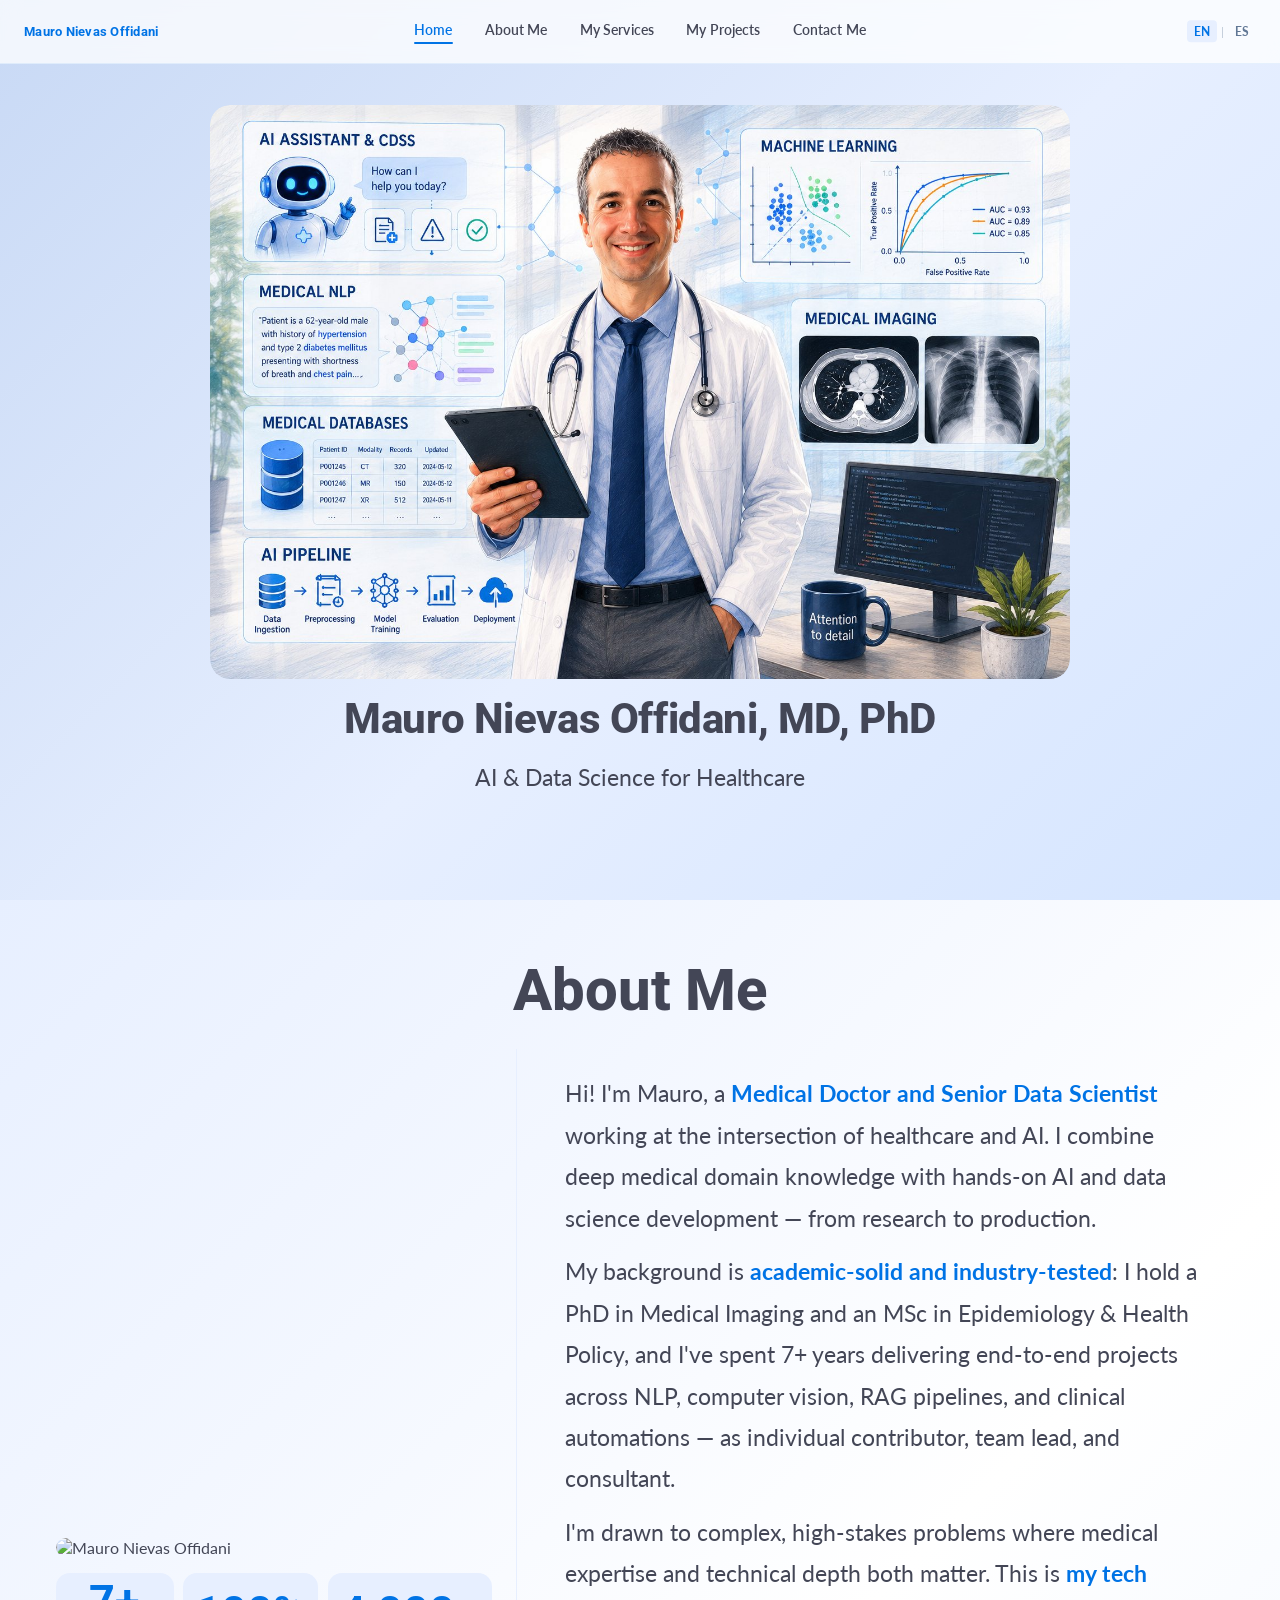
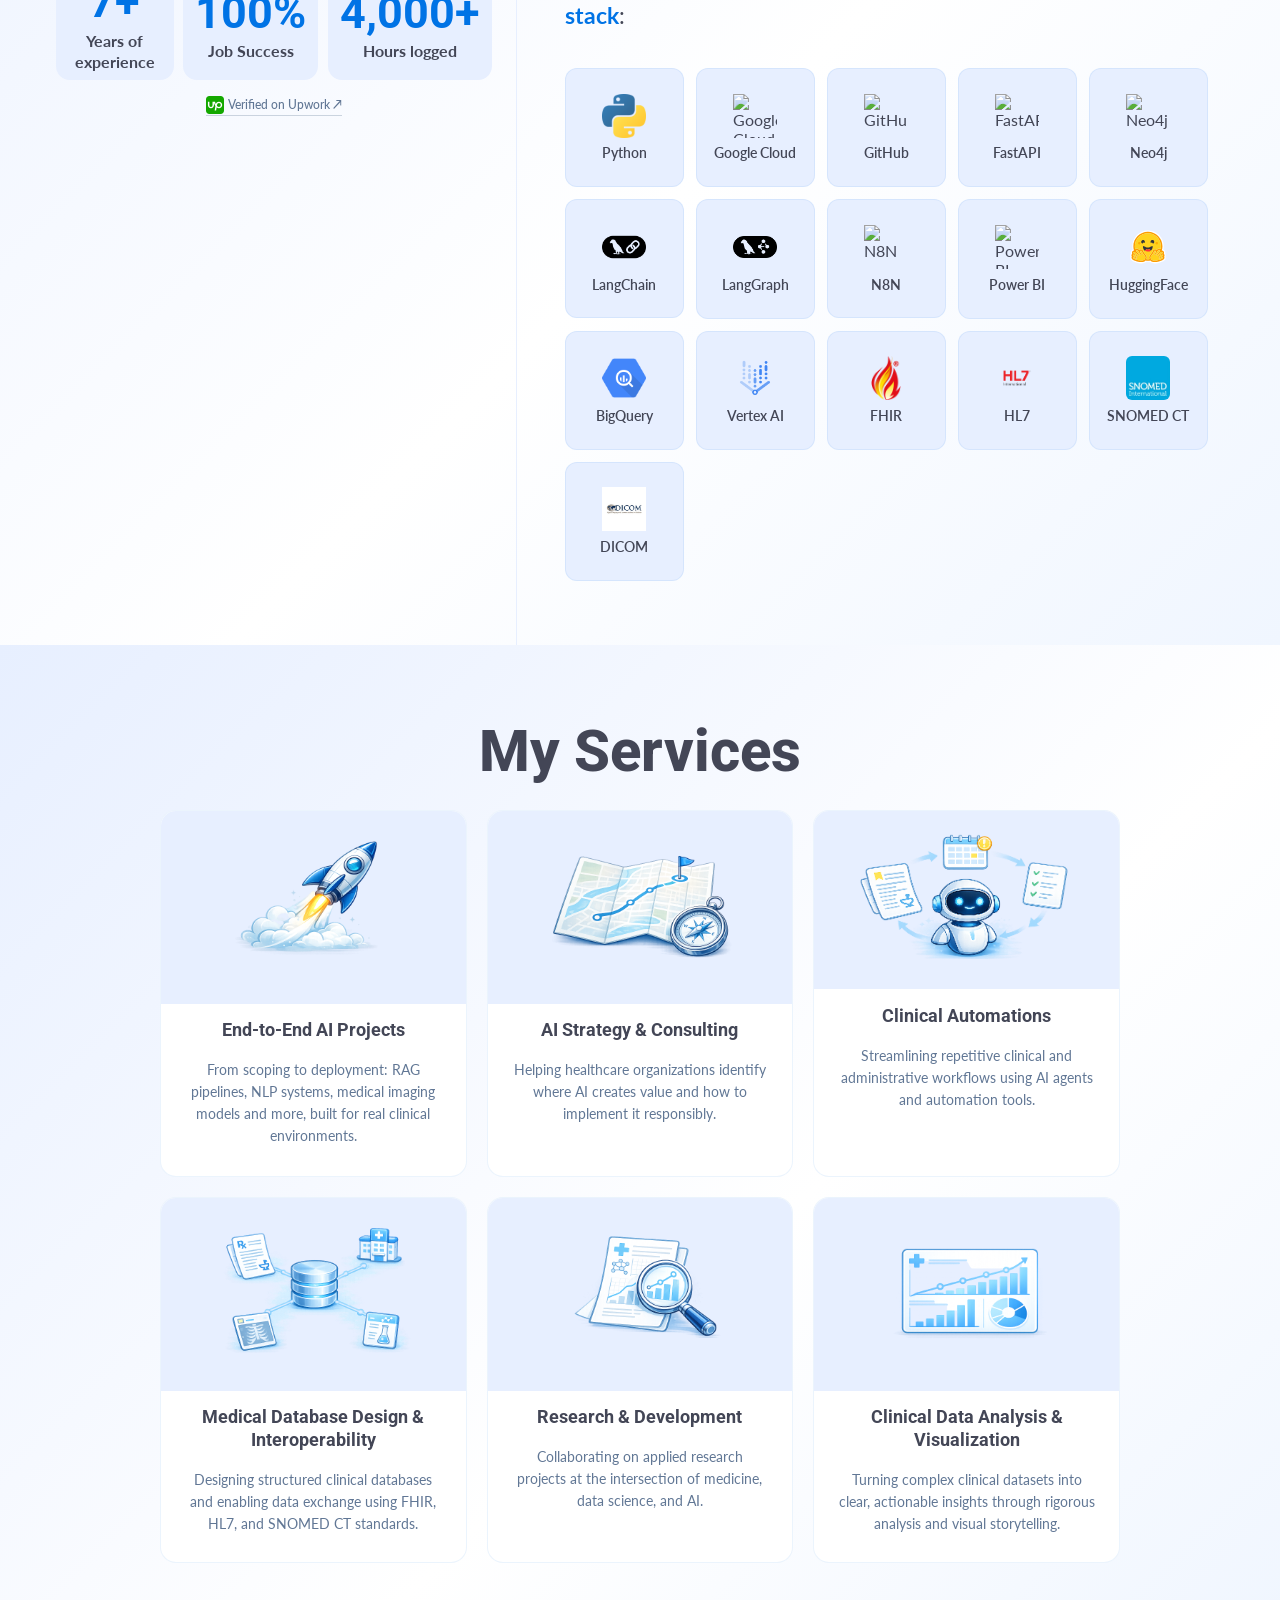
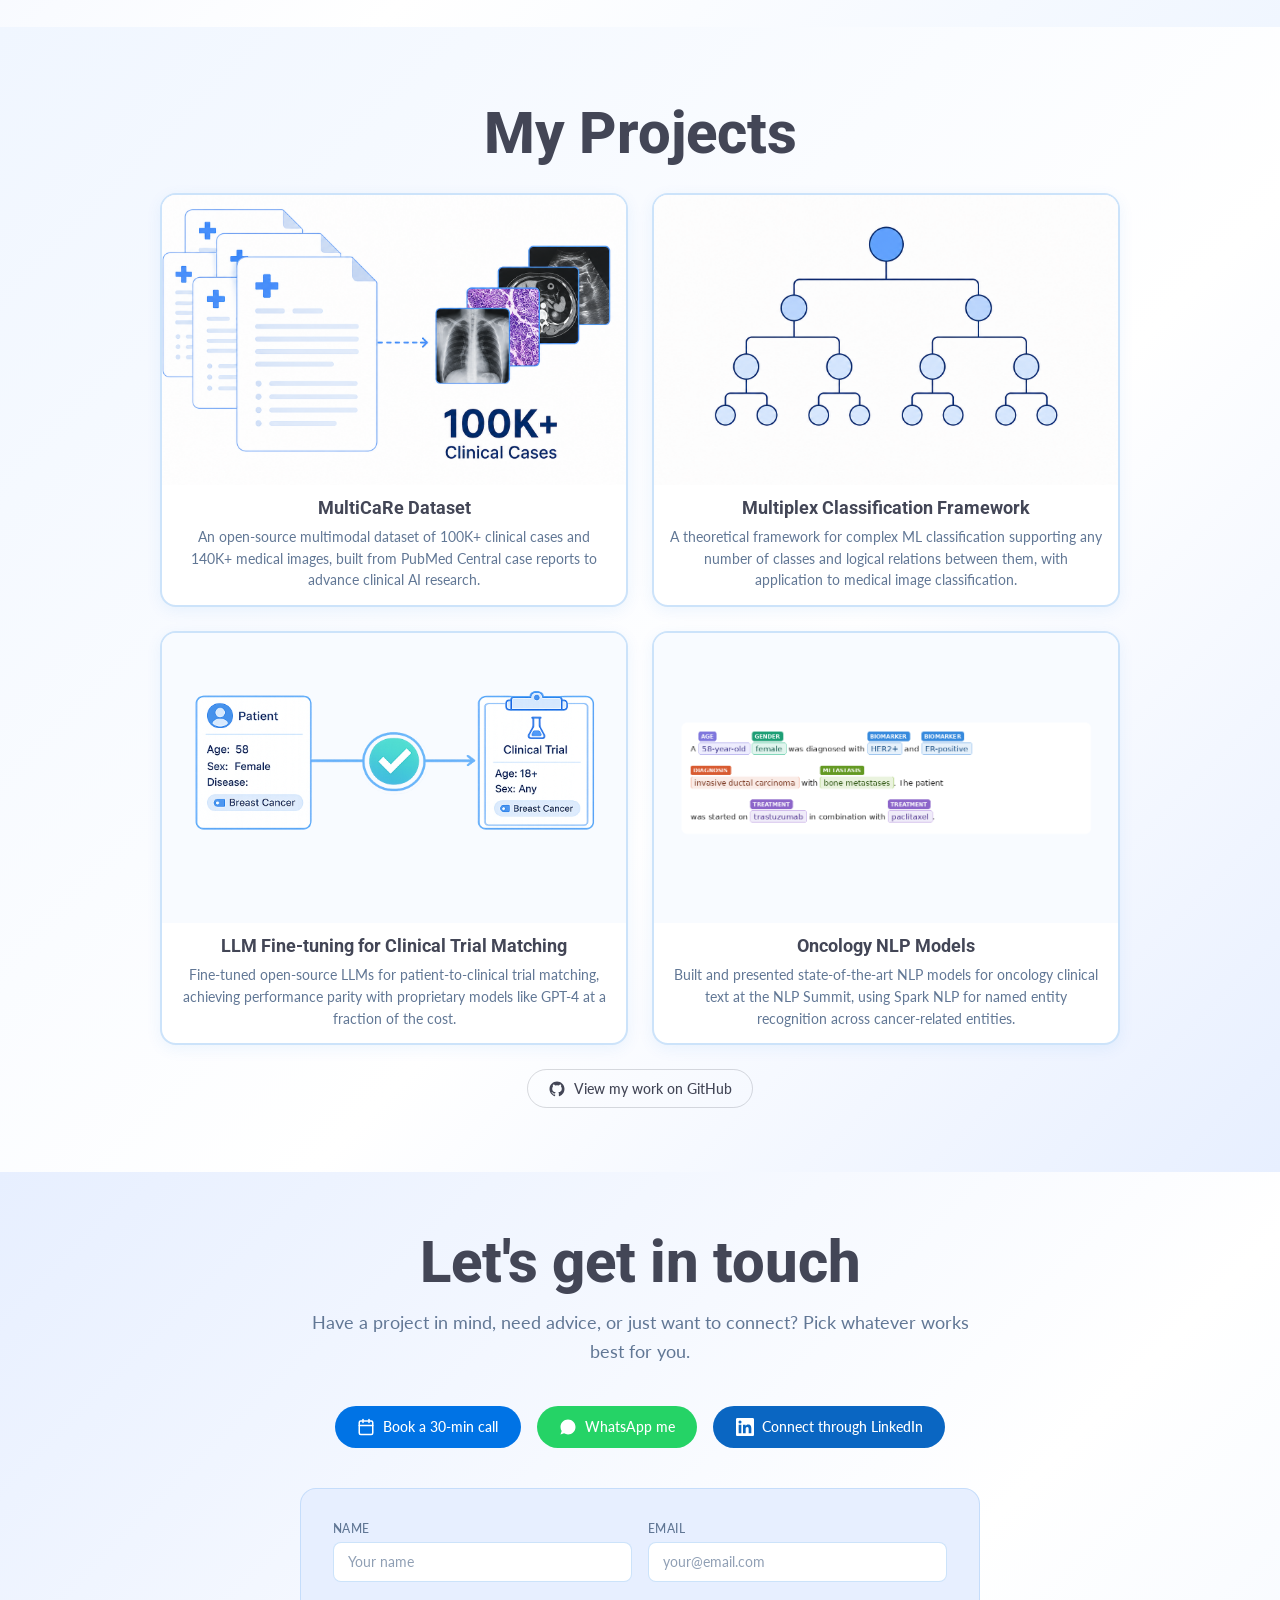
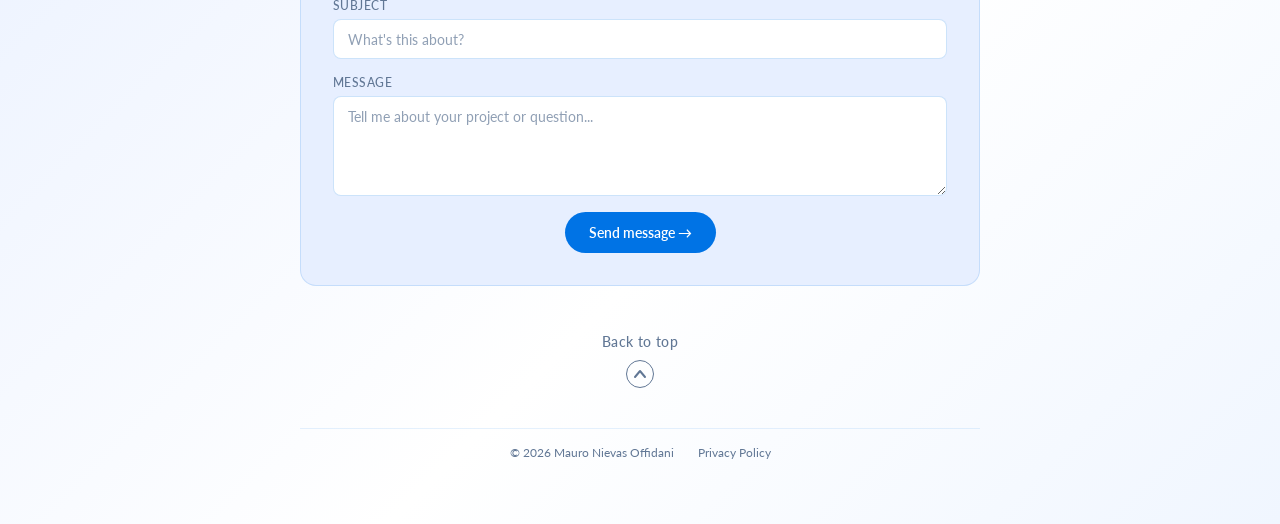
==== commit d31ca581: "Bigger navbar, bigger titles, project image proportions, remove all card flipping, fix service title" ====
--- a/index.html
+++ b/index.html
@@ -460,8 +460,8 @@
 
     .section-title {
       font-family: 'Roboto', sans-serif;
-      font-size: clamp(2rem, 5vw, 3rem);
-      font-weight: 700;
+      font-size: clamp(2.4rem, 5.5vw, 3.6rem);
+      font-weight: 800;
       color: var(--dark);
       line-height: 1.2;
     }
@@ -509,9 +509,7 @@
       transform: translateY(-3px);
     }
 
-    .service-card-back {
-      display: none;
-    }
+    .service-card-back { display: none !important; }
 
     .service-card-back .service-desc {
       color: rgba(255,255,255,0.95);
@@ -549,25 +547,24 @@
 
     .service-title {
       font-family: 'Roboto', sans-serif;
-      font-size: 1.25rem;
+      font-size: 1.1rem;
       font-weight: 700;
       color: var(--dark);
       line-height: 1.3;
       margin-top: 0.35rem;
       text-align: center;
-      min-height: 3rem;
-      display: flex;
-      align-items: center;
-      justify-content: center;
+      padding: 0 0.5rem 0.5rem;
+      display: block;
     }
 
     .service-desc {
       font-family: 'Lato', sans-serif;
-      font-size: 1.05rem;
+      font-size: 0.88rem;
       font-weight: 400;
       color: var(--muted);
-      line-height: 1.6;
+      line-height: 1.55;
       text-align: center;
+      padding: 0 0.5rem 0.5rem;
     }
 
     @media (max-width: 720px) {
@@ -630,7 +627,7 @@
         border-radius: 10px;
       }
       .service-desc-front {
-        display: none;
+        display: block;
       }
       /* Text area below image: fill remaining space, center title vertically */
       .service-card-front {
@@ -959,13 +956,11 @@
       border-color: var(--blue);
     }
 
-    .project-card-back {
-      display: none;
-    }
+    .project-card-back { display: none !important; }
 
     .project-thumb {
       width: 100%;
-      height: 280px;
+      aspect-ratio: 16 / 10;
       overflow: hidden;
       flex-shrink: 0;
       display: flex;
@@ -977,34 +972,35 @@
     .project-thumb svg { width: 100%; height: 100%; }
 
     .project-body {
-      padding: 1.25rem 1.5rem 1.25rem;
+      padding: 0.75rem 1rem 0.85rem;
       display: flex;
       flex-direction: column;
-      gap: 0.6rem;
-      flex: 1;
+      gap: 0.4rem;
     }
 
     .project-title {
       font-family: 'Roboto', sans-serif;
-      font-size: 1.35rem;
+      font-size: 1.1rem;
       font-weight: 700;
       color: var(--dark);
       line-height: 1.3;
+      text-align: center;
     }
 
     .project-desc {
       font-family: 'Lato', sans-serif;
-      font-size: 1.05rem;
+      font-size: 0.88rem;
       color: var(--muted);
-      line-height: 1.65;
-      flex: 1;
+      line-height: 1.55;
+      text-align: center;
     }
 
     .project-links {
       display: flex;
-      gap: 0.75rem;
-      margin-top: 0.5rem;
+      gap: 0.5rem;
+      margin-top: 0.4rem;
       flex-wrap: wrap;
+      justify-content: center;
     }
 
     .project-link {
@@ -1400,7 +1396,7 @@
       display: flex;
       align-items: center;
       justify-content: center;
-      padding: 0.9rem 1.5rem;
+      padding: 1.4rem 1.5rem;
       background: rgba(255,255,255,0.75);
       backdrop-filter: blur(10px);
       -webkit-backdrop-filter: blur(10px);
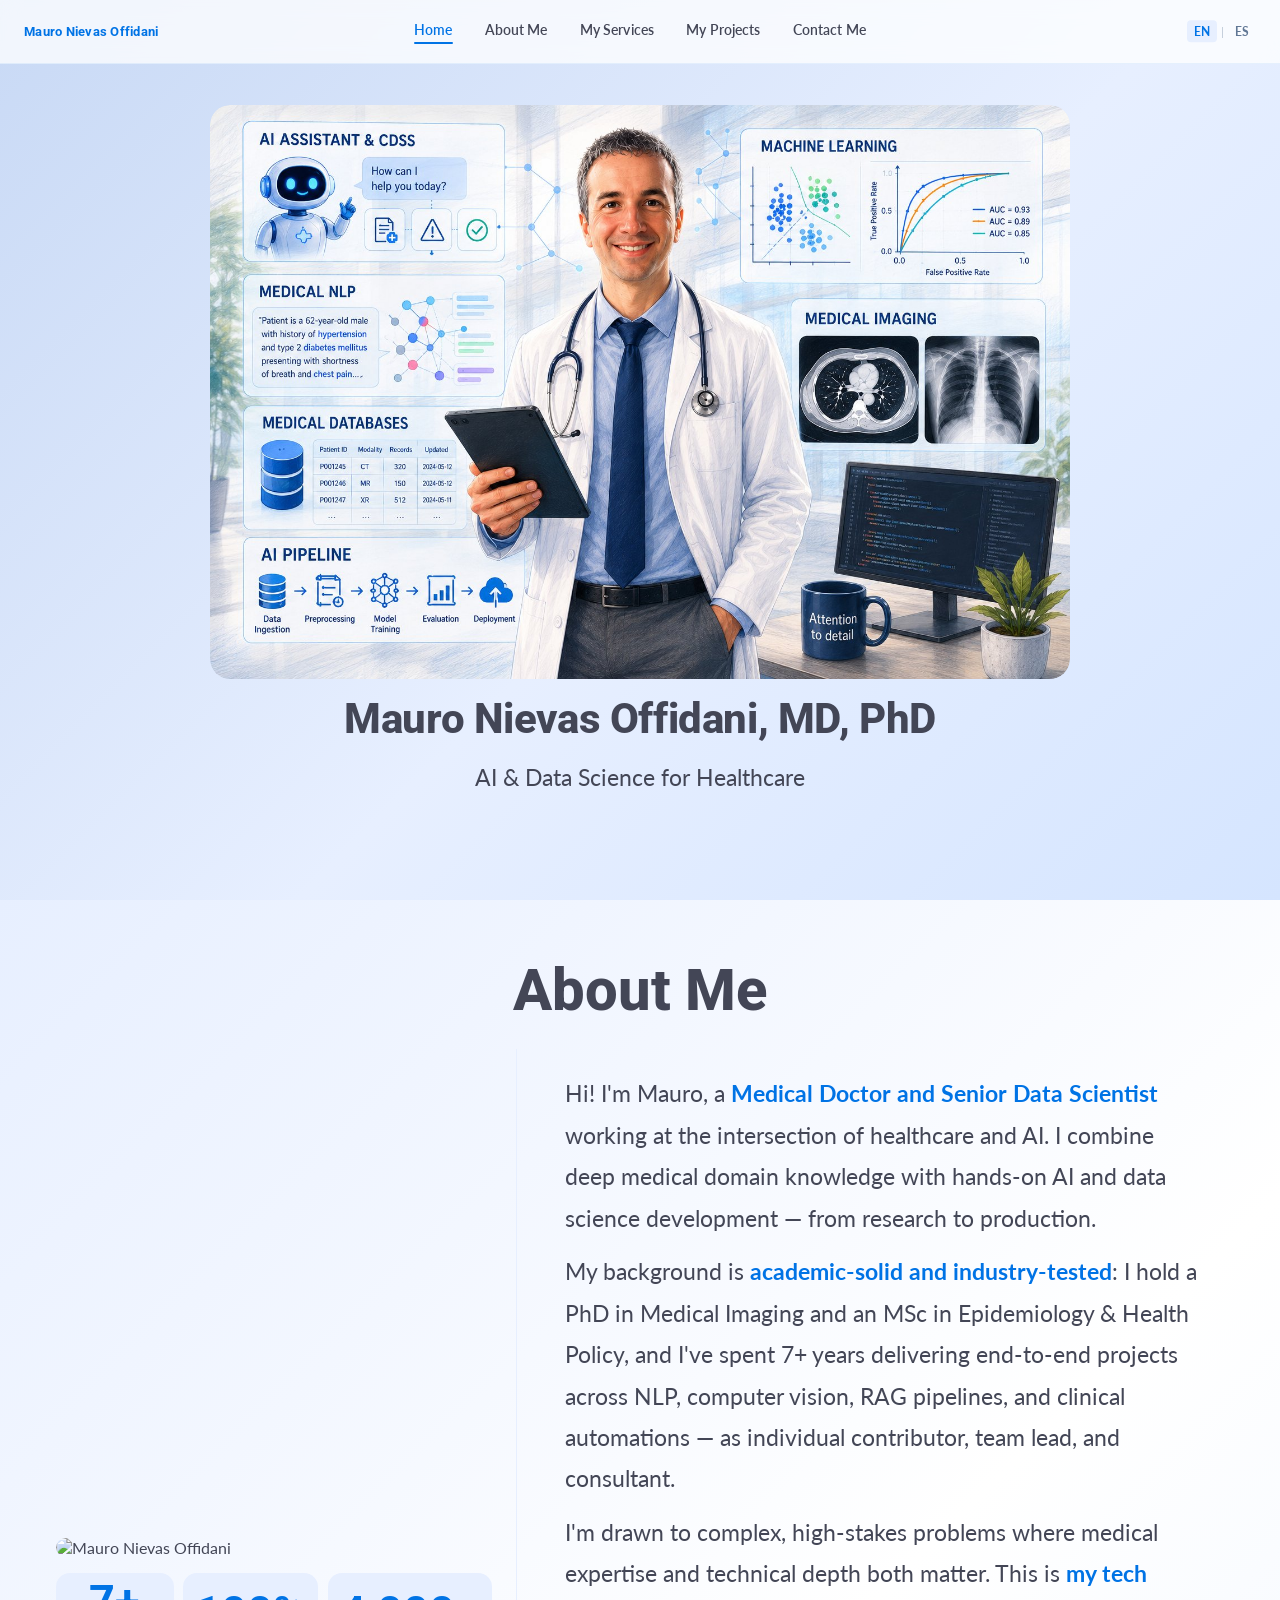
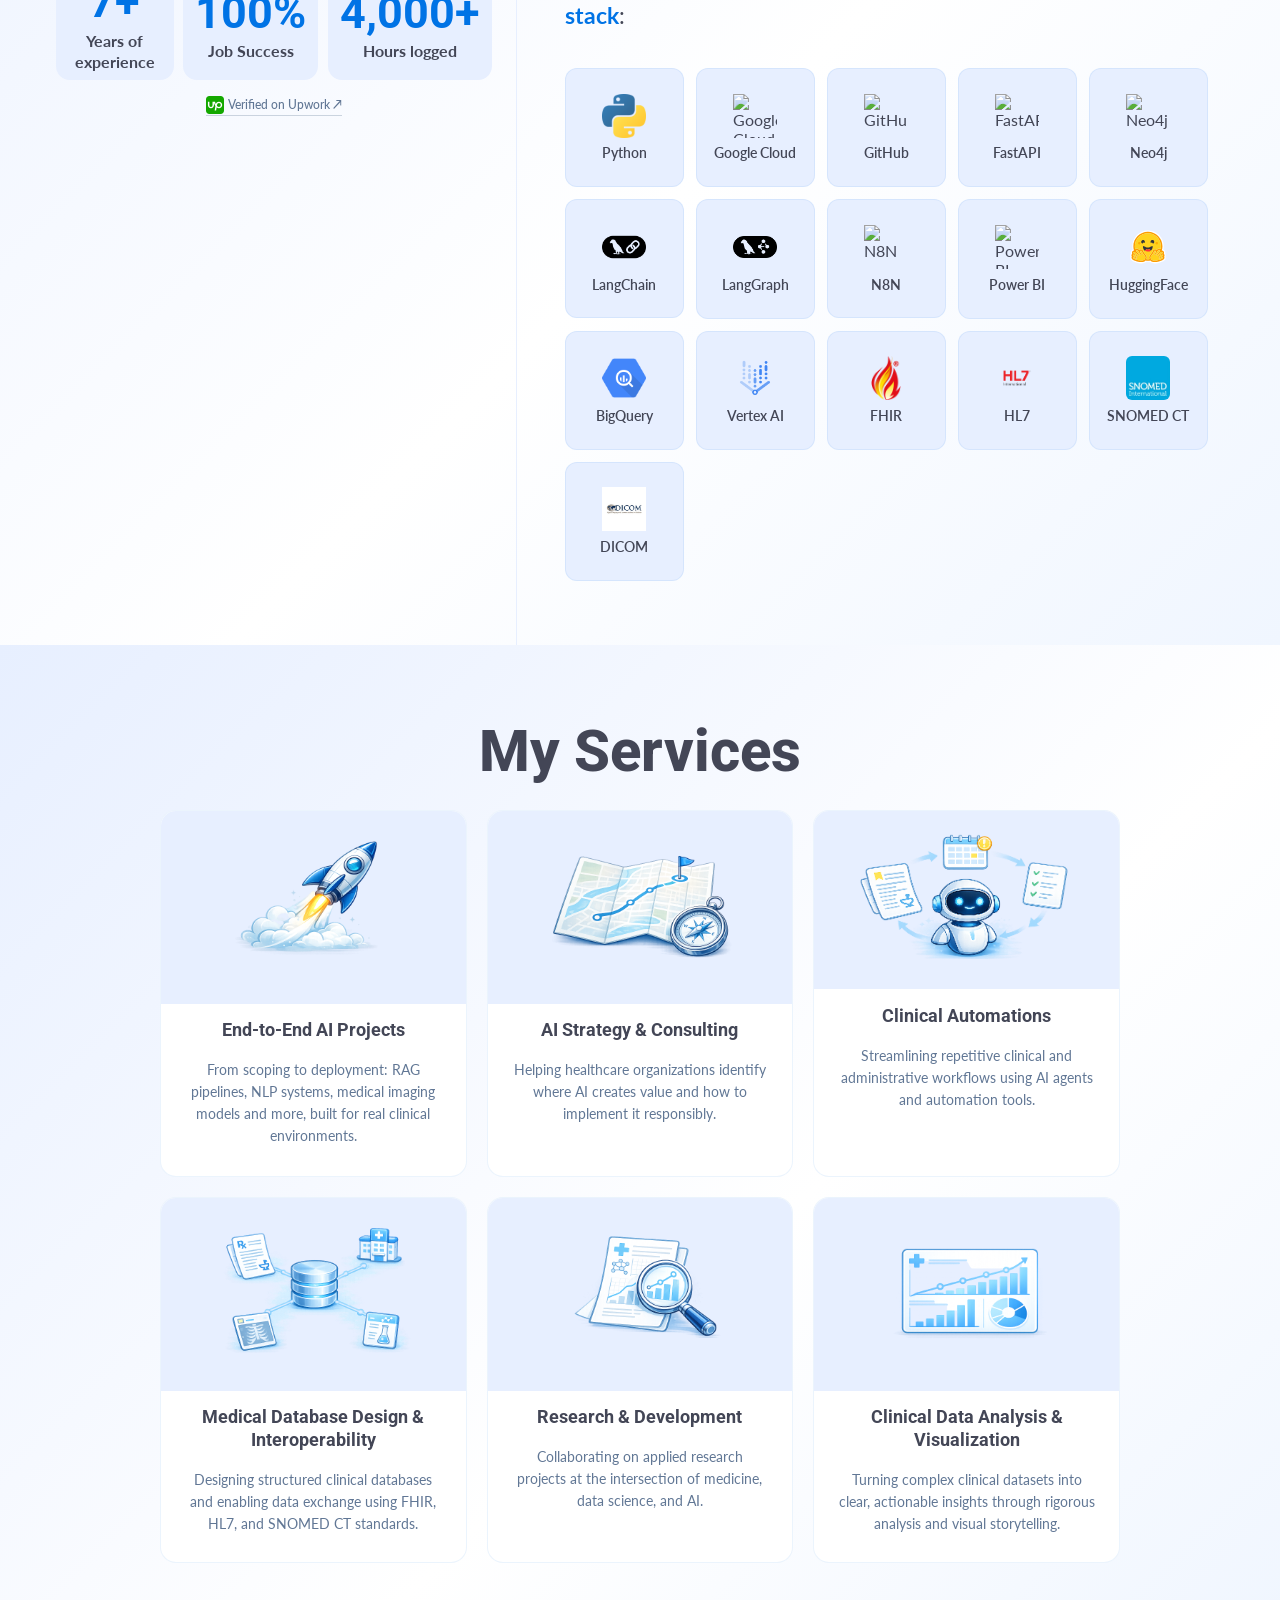
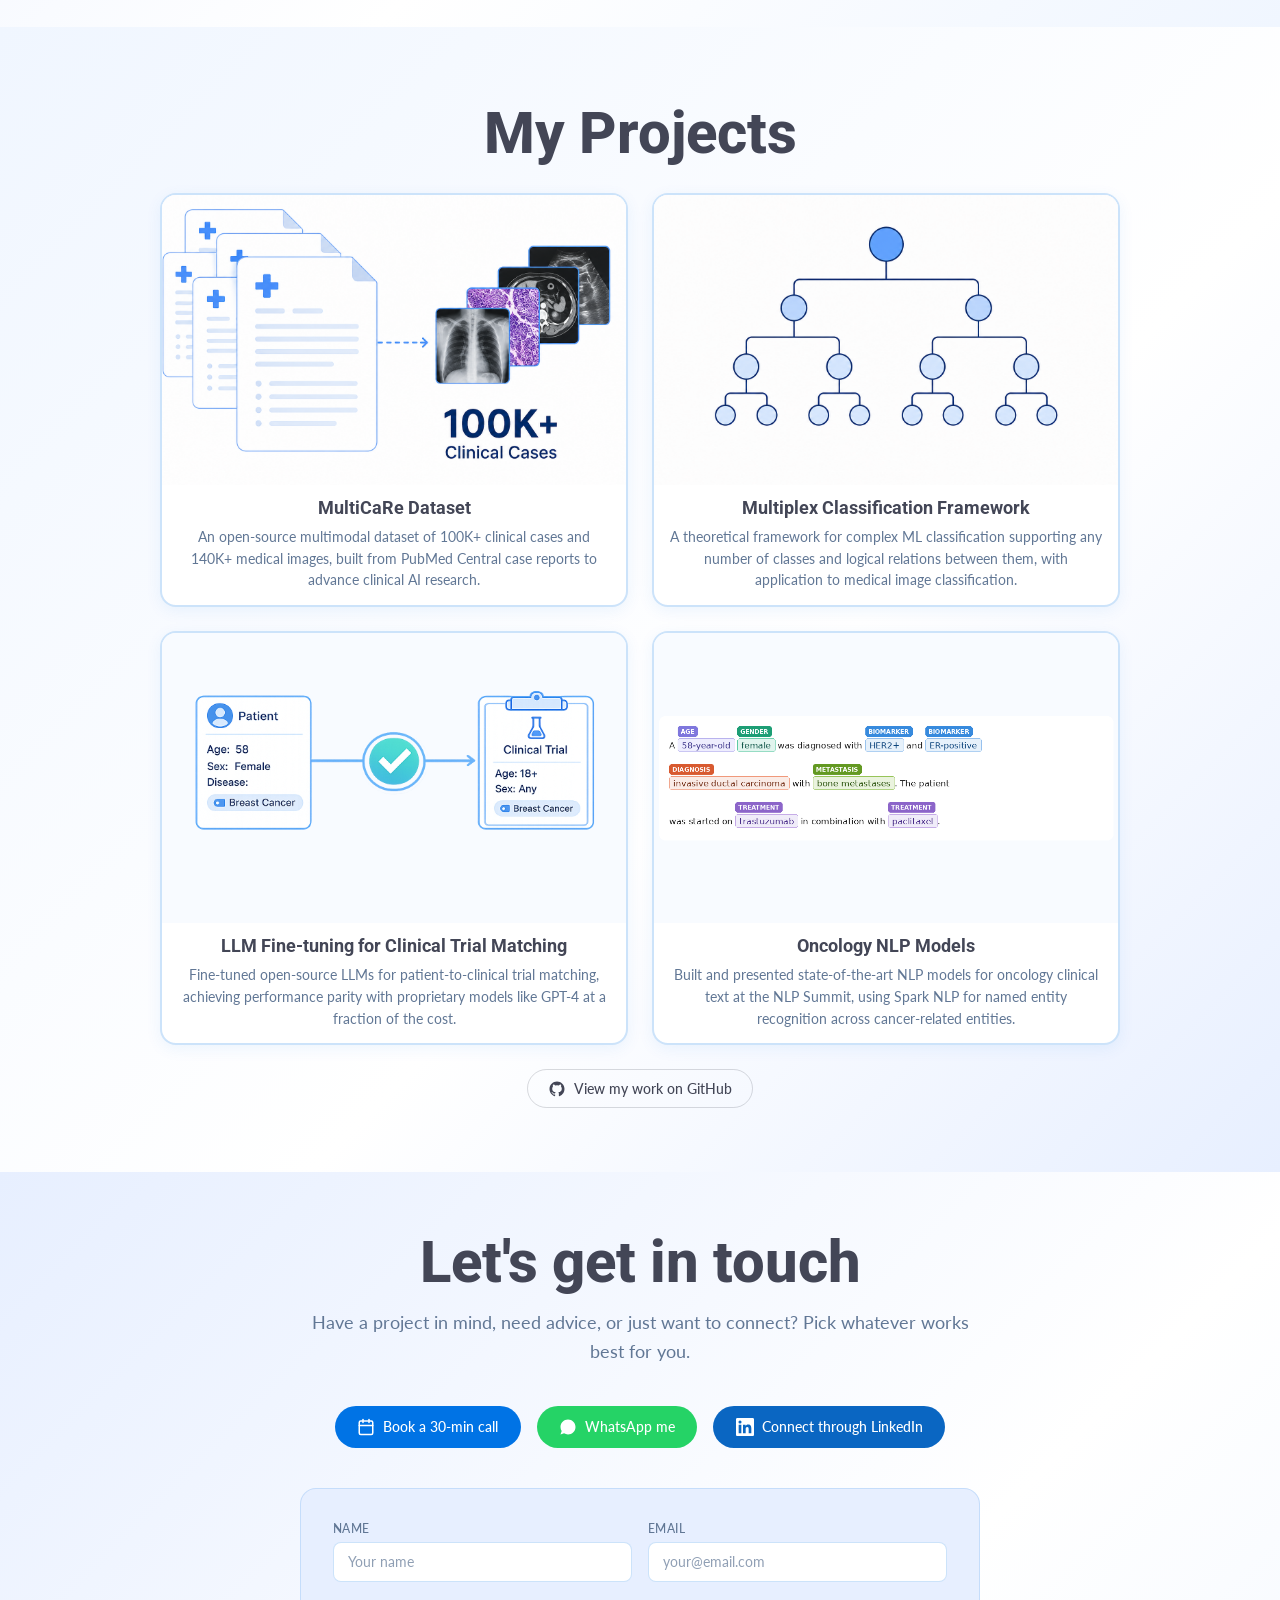
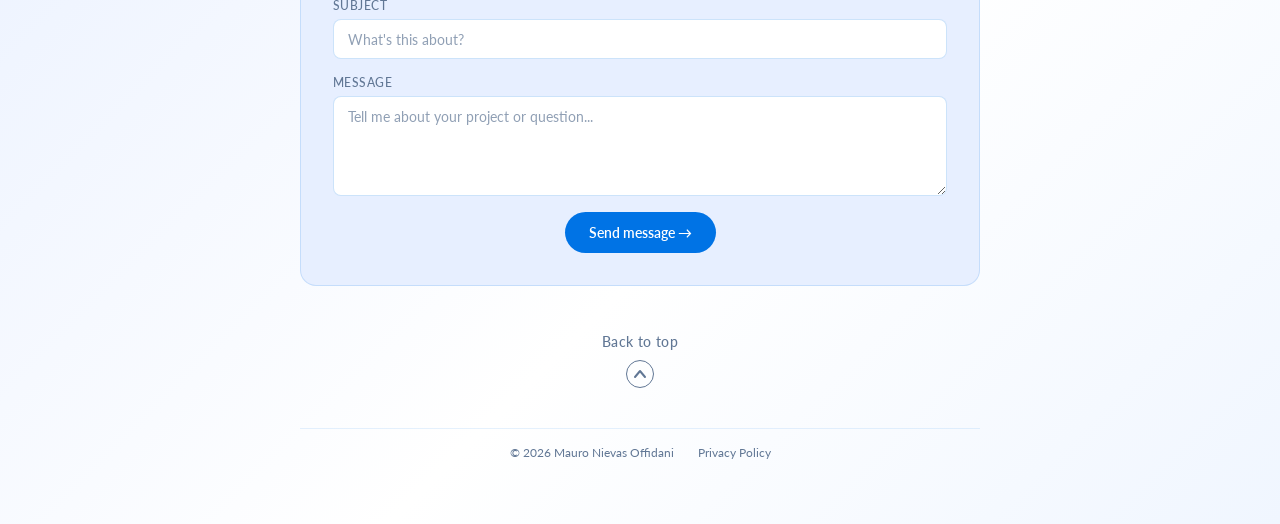
==== commit 588ed429: "Remove card flipping, bigger titles on mobile, fix NLP image, taller navbar" ====
--- a/index.html
+++ b/index.html
@@ -593,21 +593,14 @@
         height: auto;
         min-height: 340px;
       }
-      .service-card-inner {
-        transition: transform 0.6s cubic-bezier(0.4, 0.2, 0.2, 1);
-        transform-style: preserve-3d;
-      }
+
       .service-card.flipped .service-card-inner {
         transform: rotateY(180deg);
       }
       .service-card-front {
-        position: absolute;
-        top: 0;
-        left: 0;
+        position: relative;
         width: 100%;
         height: 100%;
-        backface-visibility: hidden;
-        -webkit-backface-visibility: hidden;
       }
       .service-card-back {
         display: flex;
@@ -776,6 +769,9 @@
 
     /* ── MOBILE OVERRIDES (must come after 1024px to win cascade) ── */
     @media (max-width: 480px) {
+      /* Bigger section titles on mobile */
+      .section-title { font-size: 2.2rem !important; font-weight: 800; }
+      .contact-header .section-title { font-size: 2.2rem !important; }
       /* Project cards: 1 col */
       .projects-grid { grid-template-columns: 1fr !important; gap: 1rem !important; }
       /* Hero: full width image, normal section height */
@@ -1053,30 +1049,18 @@
         padding-bottom: 2.4rem;
       }
       .project-card {
-        cursor: pointer;
-        perspective: 1200px;
+        cursor: default;
         min-height: 380px;
         display: flex;
         flex-direction: column;
       }
-      .project-card-inner {
-        flex: 1;
-        position: relative;
-        transition: transform 0.6s cubic-bezier(0.4, 0.2, 0.2, 1);
-        transform-style: preserve-3d;
-      }
+
       .project-card.flipped .project-card-inner {
         transform: rotateY(180deg);
       }
       .project-card-front {
-        position: absolute;
-        top: 0;
-        left: 0;
+        position: relative;
         width: 100%;
-        height: 100%;
-        backface-visibility: hidden;
-        -webkit-backface-visibility: hidden;
-        border-radius: 10px;
       }
       .project-card-back {
         display: flex;
@@ -1917,7 +1901,7 @@
             <div class="project-card-inner">
               <div class="project-card-front">
                 <div class="project-thumb">
-                  <img src="images/project_nlp.png" alt="Oncology NLP Models" style="width:90%;height:90%;object-fit:contain;">
+                  <img src="images/project_nlp.png" alt="Oncology NLP Models" style="width:100%;height:100%;object-fit:contain;">
                 </div>
                 <div class="project-body">
                   <p class="project-title" data-en="Oncology NLP Models" data-es="Modelos de NLP en Oncología">Oncology NLP Models</p>
@@ -2027,22 +2011,7 @@
       document.getElementById('hamburger').classList.remove('open');
     }
 
-    function initFlipCards() {
-      document.querySelectorAll('.service-card, .project-card').forEach(card => {
-        card.onclick = null;
-      });
-      if (window.innerWidth <= 480) {
-        document.querySelectorAll('.service-card, .project-card').forEach(card => {
-          card.style.cursor = 'pointer';
-          card.onclick = function() { this.classList.toggle('flipped'); };
-        });
-      }
-    }
-    window.addEventListener('load', initFlipCards);
-    window.addEventListener('resize', function() {
-      document.querySelectorAll('.service-card, .project-card').forEach(c => c.classList.remove('flipped'));
-      initFlipCards();
-    });
+    // Flip cards removed - all content shown on front
 
     function setLang(lang) {
       ['btn-en','btn-es','mob-btn-en','mob-btn-es'].forEach(id => {
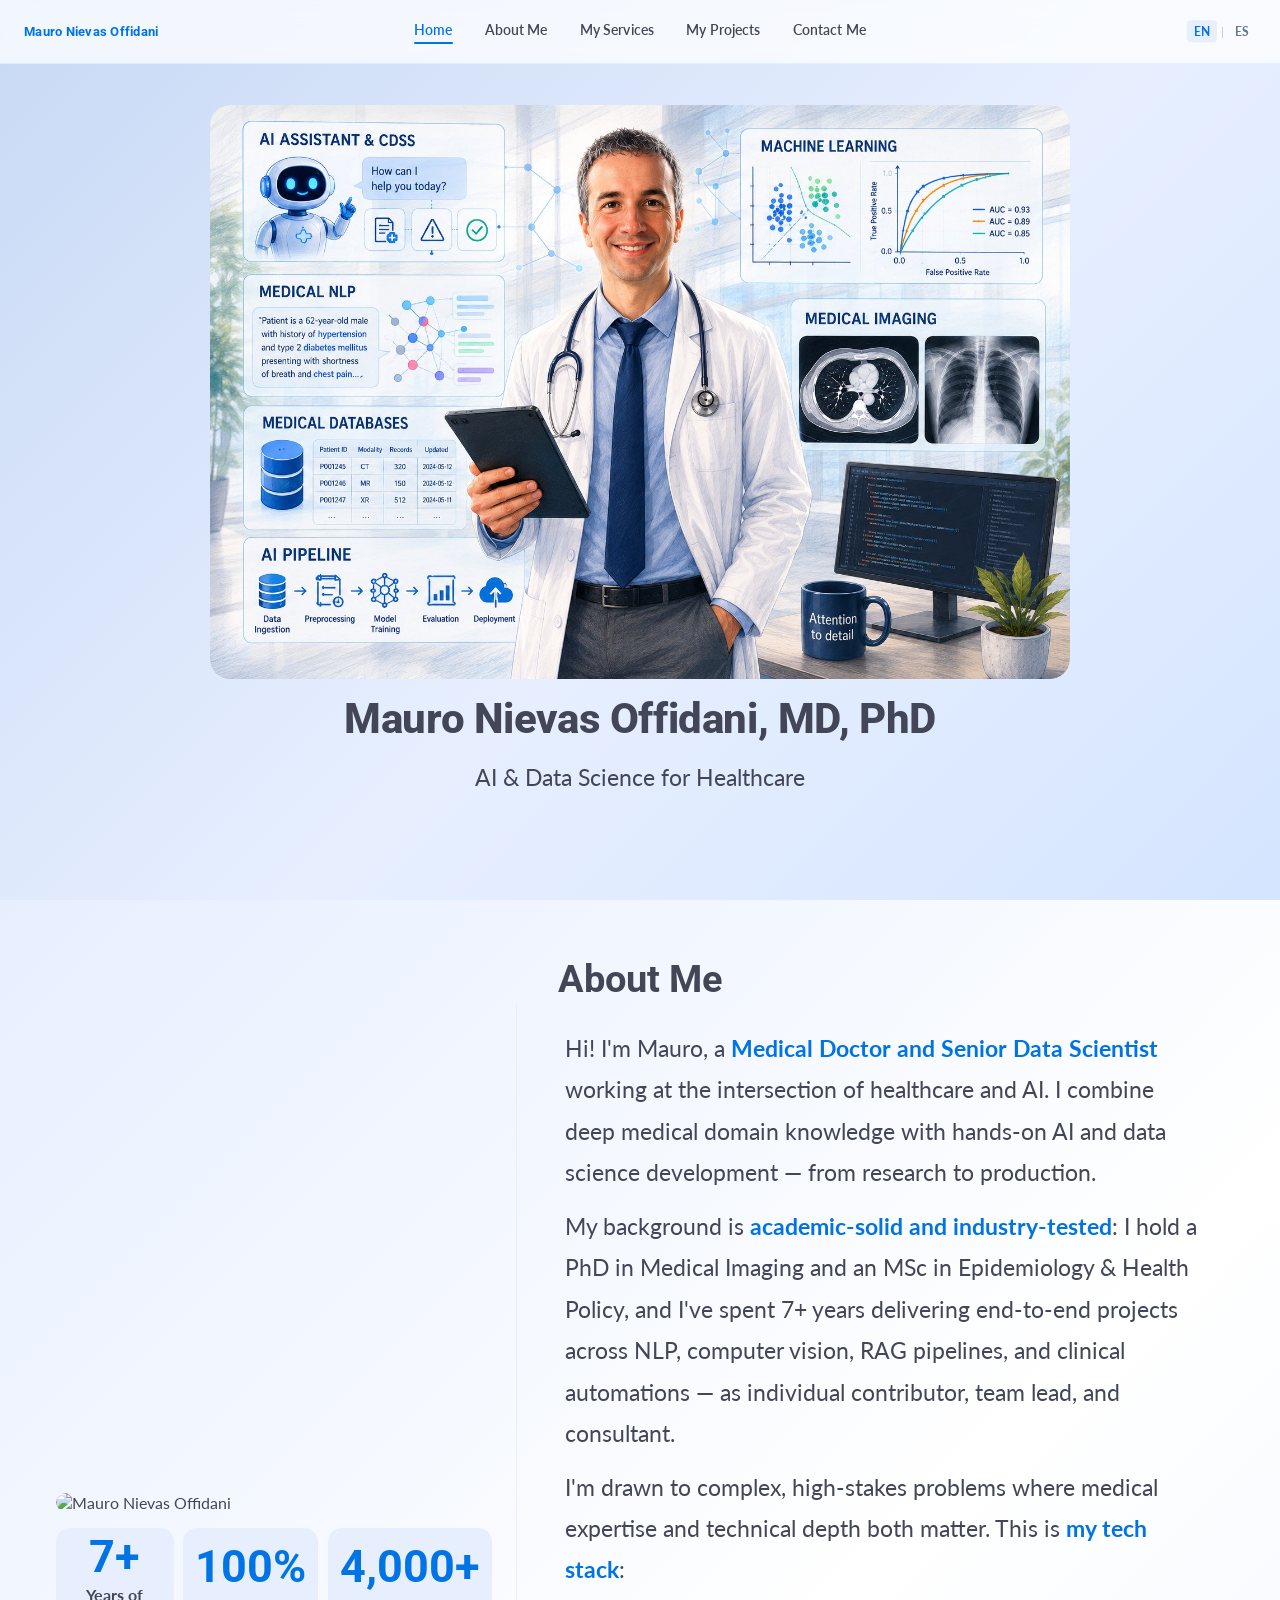
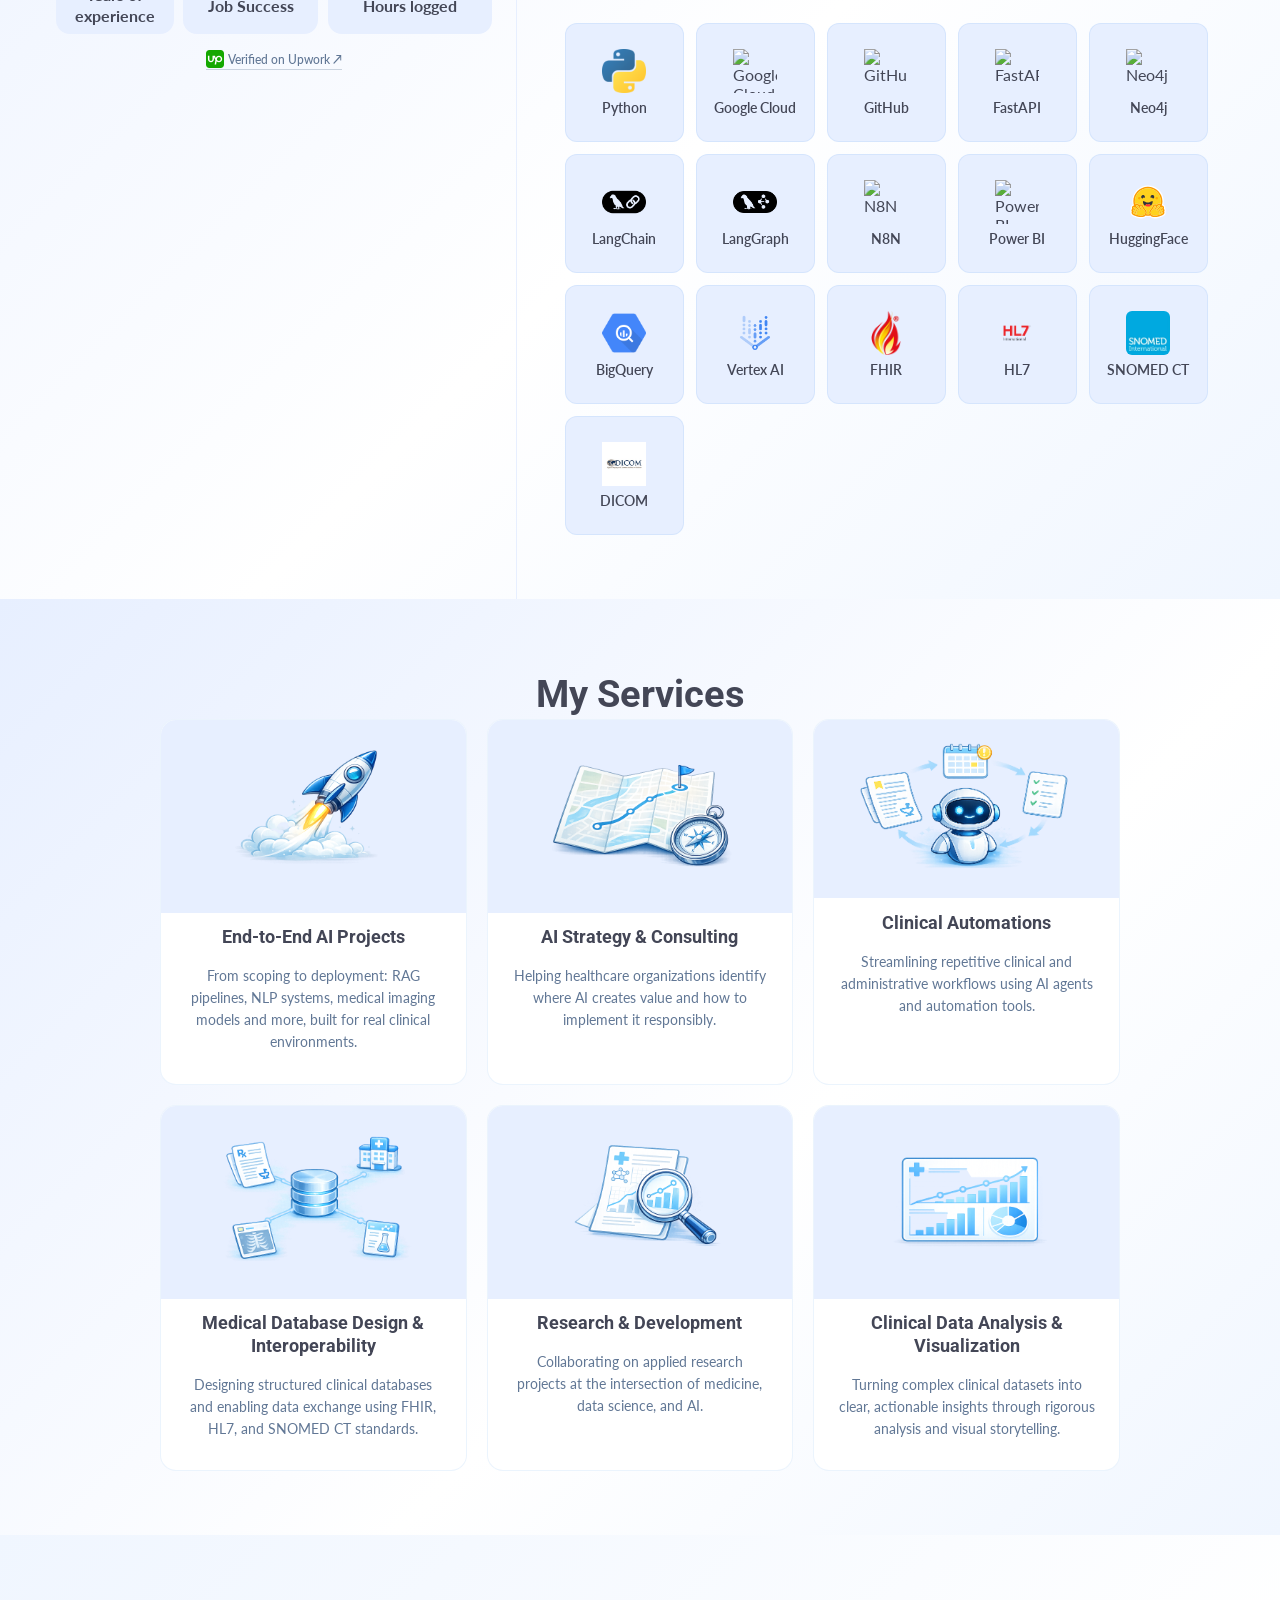
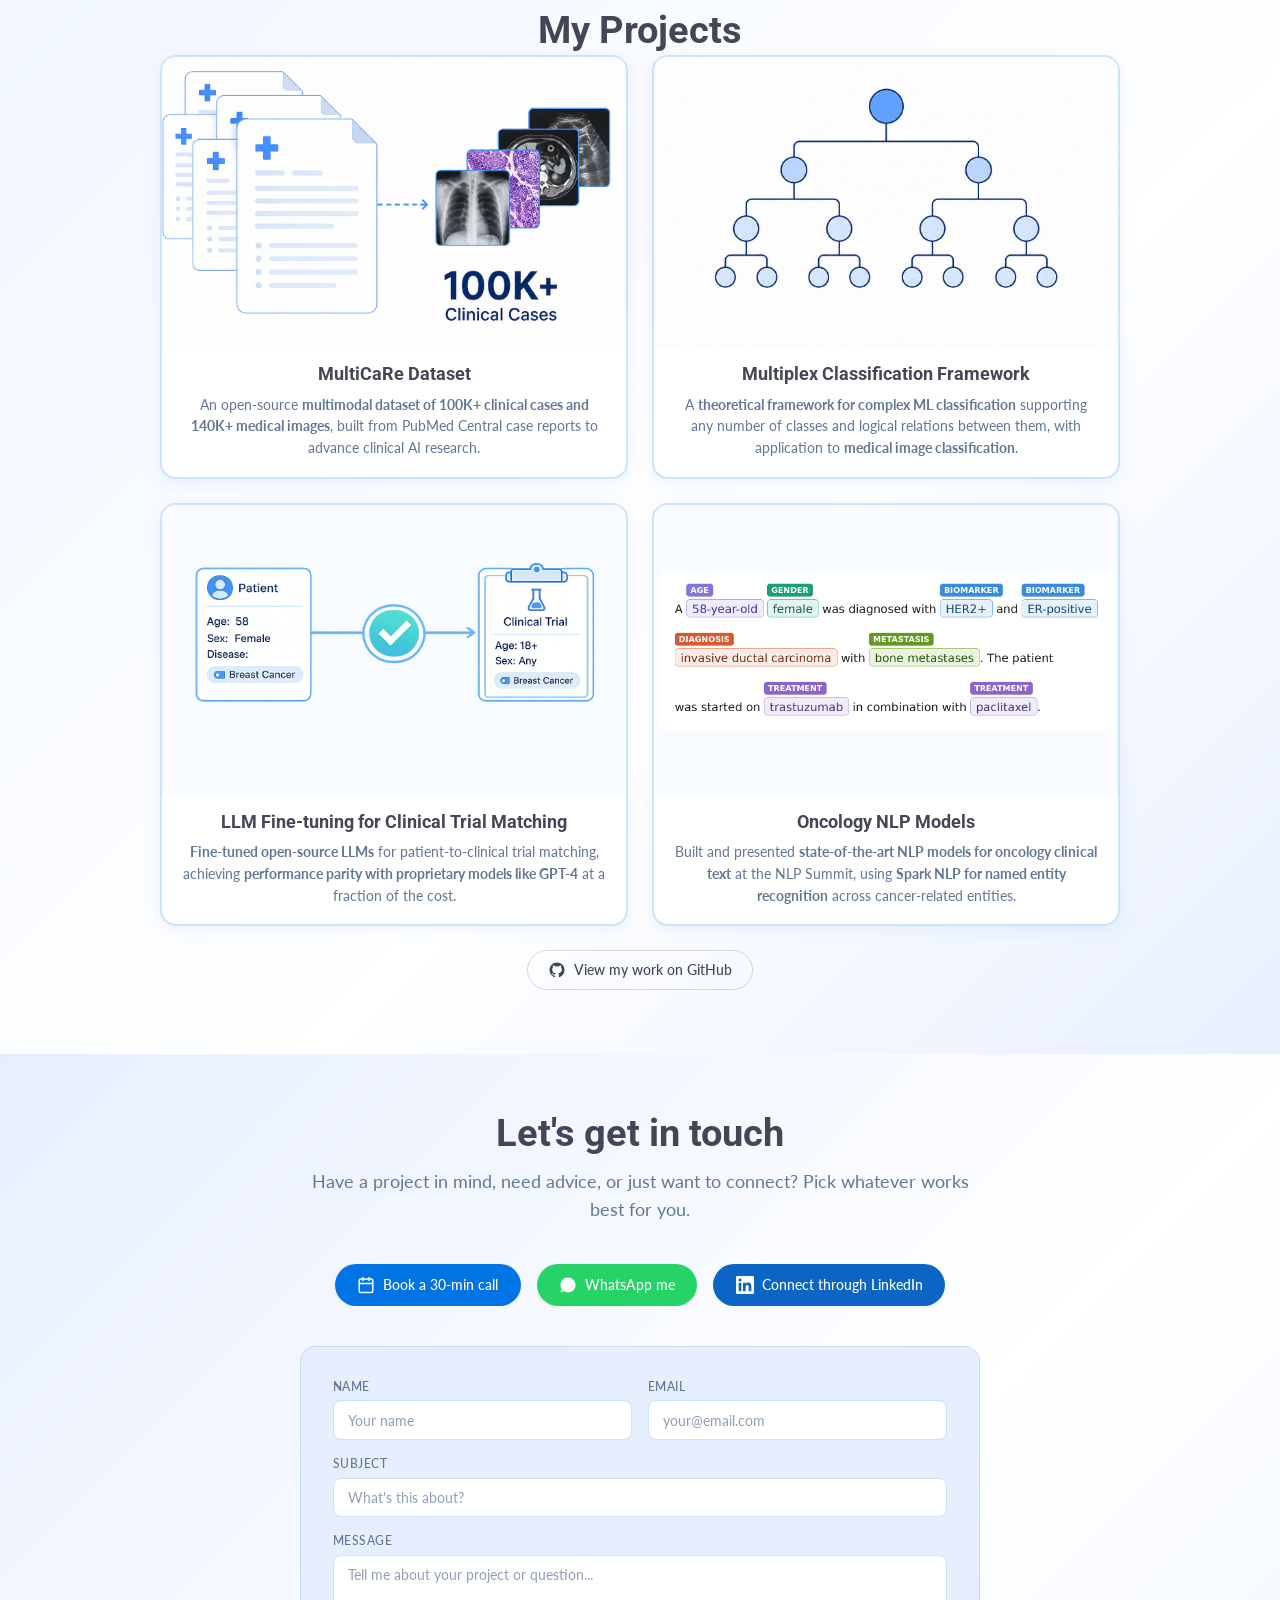
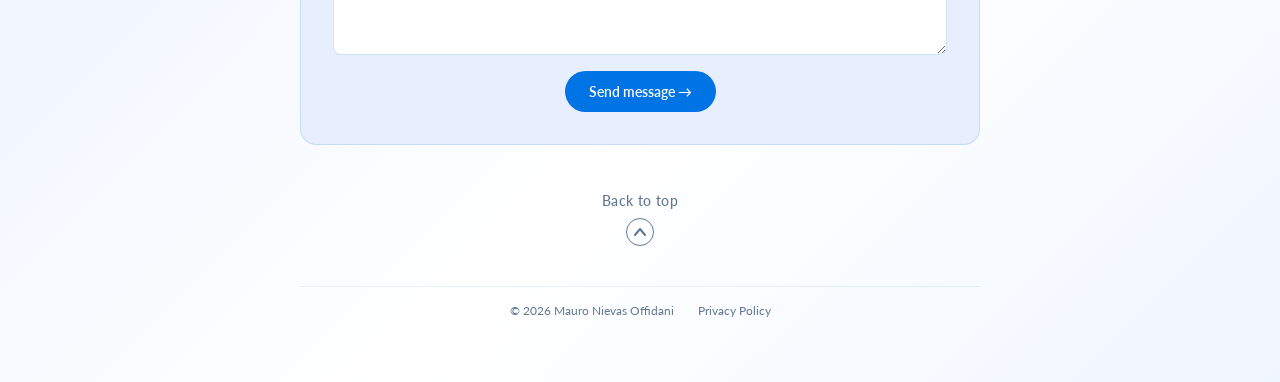
==== commit b96a2e13: "Fix titles, navbar mobile, tap hint removed, bold descriptions, card padding, project image size" ====
--- a/index.html
+++ b/index.html
@@ -460,8 +460,8 @@
 
     .section-title {
       font-family: 'Roboto', sans-serif;
-      font-size: clamp(2.4rem, 5.5vw, 3.6rem);
-      font-weight: 800;
+      font-size: clamp(1.8rem, 3.5vw, 2.4rem);
+      font-weight: 700;
       color: var(--dark);
       line-height: 1.2;
     }
@@ -495,8 +495,8 @@
       width: 100%;
       display: flex;
       flex-direction: column;
-      gap: 0.6rem;
-      padding-bottom: 1.25rem;
+      gap: 0.5rem;
+      padding-bottom: 1.4rem;
       border-radius: 16px;
       border: 1px solid rgba(0, 115, 229, 0.08);
       overflow: hidden;
@@ -680,7 +680,7 @@
       section { min-height: auto; padding: 1rem 1.5rem 2rem; }
 
       /* Navbar */
-      .navbar { padding: 0.5rem 1rem; }
+      .navbar { padding: 0.75rem 1rem; }
 
       /* Hero */
       .hero-image-wrap { width: clamp(180px, 38vw, 380px); }
@@ -769,9 +769,11 @@
 
     /* ── MOBILE OVERRIDES (must come after 1024px to win cascade) ── */
     @media (max-width: 480px) {
+      /* Navbar: restore full height on mobile */
+      .navbar { padding: 1.1rem 1rem !important; }
       /* Bigger section titles on mobile */
-      .section-title { font-size: 2.2rem !important; font-weight: 800; }
-      .contact-header .section-title { font-size: 2.2rem !important; }
+      .section-title { font-size: 2rem !important; font-weight: 800; }
+      .contact-header .section-title { font-size: 2rem !important; }
       /* Project cards: 1 col */
       .projects-grid { grid-template-columns: 1fr !important; gap: 1rem !important; }
       /* Hero: full width image, normal section height */
@@ -968,10 +970,10 @@
     .project-thumb svg { width: 100%; height: 100%; }
 
     .project-body {
-      padding: 0.75rem 1rem 0.85rem;
+      padding: 1rem 1.25rem 1.1rem;
       display: flex;
       flex-direction: column;
-      gap: 0.4rem;
+      gap: 0.5rem;
     }
 
     .project-title {
@@ -1095,15 +1097,14 @@
         line-height: 1.4;
       }
       .project-thumb {
-        height: 160px;
+        height: 220px;
       }
       .project-body {
-        padding: 0.4rem 0.75rem 0.5rem;
-        gap: 0.25rem;
+        padding: 0.85rem 1rem 0.85rem;
+        gap: 0.4rem;
         align-items: center;
         text-align: center;
         justify-content: flex-start;
-        overflow: hidden;
       }
       .project-title {
         font-size: 1.2rem;
@@ -1437,7 +1438,7 @@
       text-align: center;
       width: 100%;
       padding-top: 3.5rem;
-      margin-bottom: 1.5rem;
+      margin-bottom: 0.1rem;
     }
 
     .section-title-wrap .section-title {
@@ -1472,21 +1473,7 @@
     }
 
 
-    /* ── FLIP HINT ── */
-    @media (max-width: 480px) {
-      .service-card-front::after,
-      .project-card-front::after {
-        content: "Tap to see details ↩";
-        display: block;
-        text-align: center;
-        font-family: "Lato", sans-serif;
-        font-size: 0.75rem;
-        color: var(--muted);
-        opacity: 0.7;
-        padding: 0.3rem 0.5rem 0.5rem;
-        font-style: italic;
-      }
-    }
+
 
     /* ── HAMBURGER MENU ── */
     .hamburger {
@@ -1840,11 +1827,11 @@
                 </div>
                 <div class="project-body">
                   <p class="project-title" data-en="MultiCaRe Dataset" data-es="Dataset MultiCaRe">MultiCaRe Dataset</p>
-                  <p class="project-desc" data-en="An open-source multimodal dataset of 100K+ clinical cases and 140K+ medical images, built from PubMed Central case reports to advance clinical AI research." data-es="Un dataset multimodal de código abierto con más de 100K casos clínicos y 140K imágenes médicas, construido a partir de reportes de casos de PubMed Central para contribuir con la investigación en IA clínica.">An open-source multimodal dataset of 100K+ clinical cases and 140K+ medical images, built from PubMed Central case reports to advance clinical AI research.</p>
+                  <p class="project-desc" data-en="An open-source <strong>multimodal dataset of 100K+ clinical cases and 140K+ medical images</strong>, built from PubMed Central case reports to advance clinical AI research." data-es="Un <strong>dataset multimodal de código abierto con más de 100K casos clínicos y 140K imágenes médicas</strong>, construido a partir de reportes de casos de PubMed Central para contribuir con la investigación en IA clínica.">An open-source <strong>multimodal dataset of 100K+ clinical cases and 140K+ medical images</strong>, built from PubMed Central case reports to advance clinical AI research.</p>
                 </div>
               </div>
               <div class="project-card-back" style="background: linear-gradient(135deg, #0073E5 0%, #434656 100%);">
-                <p class="project-desc" style="color:white;" data-en="An open-source multimodal dataset of 100K+ clinical cases and 140K+ medical images, built from PubMed Central case reports to advance clinical AI research." data-es="Un dataset multimodal de código abierto con más de 100K casos clínicos y 140K imágenes médicas, construido a partir de reportes de casos de PubMed Central para contribuir con la investigación en IA clínica.">An open-source multimodal dataset of 100K+ clinical cases and 140K+ medical images, built from PubMed Central case reports to advance clinical AI research.</p>
+                <p class="project-desc" style="color:white;" data-en="An open-source <strong>multimodal dataset of 100K+ clinical cases and 140K+ medical images</strong>, built from PubMed Central case reports to advance clinical AI research." data-es="Un <strong>dataset multimodal de código abierto con más de 100K casos clínicos y 140K imágenes médicas</strong>, construido a partir de reportes de casos de PubMed Central para contribuir con la investigación en IA clínica.">An open-source <strong>multimodal dataset of 100K+ clinical cases and 140K+ medical images</strong>, built from PubMed Central case reports to advance clinical AI research.</p>
                 <div class="project-links" style="justify-content:center; margin-top:1rem; flex-wrap:wrap;">
                   <a class="project-link" href="https://doi.org/10.3390/data10080123" target="_blank" style="color:white; border-color:rgba(255,255,255,0.5);">Read paper</a>
                   <a class="project-link" href="https://github.com/mauro-nievoff/MultiCaRe_Dataset" target="_blank" style="color:white; border-color:rgba(255,255,255,0.5);">GitHub</a>
@@ -1863,11 +1850,11 @@
                 </div>
                 <div class="project-body">
                   <p class="project-title" data-en="Multiplex Classification Framework" data-es="Framework de Clasificación Multiplex">Multiplex Classification Framework</p>
-                  <p class="project-desc" data-en="A theoretical framework for complex ML classification supporting any number of classes and logical relations between them, with application to medical image classification." data-es="Un framework teórico para clasificación ML compleja que soporta cualquier número de clases y relaciones lógicas entre ellas, con aplicación en clasificación de imágenes médicas.">A theoretical framework for complex ML classification supporting any number of classes and logical relations between them, with application to medical image classification.</p>
+                  <p class="project-desc" data-en="A <strong>theoretical framework for complex ML classification</strong> supporting any number of classes and logical relations between them, with application to <strong>medical image classification</strong>." data-es="Un <strong>framework teórico para clasificación ML compleja</strong> que soporta cualquier número de clases y relaciones lógicas entre ellas, con aplicación en <strong>clasificación de imágenes médicas</strong>.">A <strong>theoretical framework for complex ML classification</strong> supporting any number of classes and logical relations between them, with application to <strong>medical image classification</strong>.</p>
                 </div>
               </div>
               <div class="project-card-back" style="background: linear-gradient(135deg, #6AA7FF 0%, #434656 100%);">
-                <p class="project-desc" style="color:white;" data-en="A theoretical framework for complex ML classification supporting any number of classes and logical relations between them, with application to medical image classification." data-es="Un framework teórico para clasificación ML compleja que soporta cualquier número de clases y relaciones lógicas entre ellas, con aplicación en clasificación de imágenes médicas.">A theoretical framework for complex ML classification supporting any number of classes and logical relations between them, with application to medical image classification.</p>
+                <p class="project-desc" style="color:white;" data-en="A <strong>theoretical framework for complex ML classification</strong> supporting any number of classes and logical relations between them, with application to <strong>medical image classification</strong>." data-es="Un <strong>framework teórico para clasificación ML compleja</strong> que soporta cualquier número de clases y relaciones lógicas entre ellas, con aplicación en <strong>clasificación de imágenes médicas</strong>.">A <strong>theoretical framework for complex ML classification</strong> supporting any number of classes and logical relations between them, with application to <strong>medical image classification</strong>.</p>
                 <div class="project-links" style="justify-content:center; margin-top:1rem;">
                   <a class="project-link" href="https://doi.org/10.1177/15705838251340362" target="_blank" style="color:white; border-color:rgba(255,255,255,0.5);">Read paper</a>
                 </div>
@@ -1884,11 +1871,11 @@
                 </div>
                 <div class="project-body">
                   <p class="project-title" data-en="LLM Fine-tuning for Clinical Trial Matching" data-es="Fine-tuning de LLMs para Asignación a Ensayos Clínicos">LLM Fine-tuning for Clinical Trial Matching</p>
-                  <p class="project-desc" data-en="Fine-tuned open-source LLMs for patient-to-clinical trial matching, achieving performance parity with proprietary models like GPT-4 at a fraction of the cost." data-es="Fine-tuning de LLMs de código abierto para la asignación de pacientes a ensayos clínicos, logrando paridad de rendimiento con modelos propietarios como GPT-4 a una fracción del costo.">Fine-tuned open-source LLMs for patient-to-clinical trial matching, achieving performance parity with proprietary models like GPT-4 at a fraction of the cost.</p>
+                  <p class="project-desc" data-en="<strong>Fine-tuned open-source LLMs</strong> for patient-to-clinical trial matching, achieving <strong>performance parity with proprietary models like GPT-4</strong> at a fraction of the cost." data-es="<strong>Fine-tuning de LLMs de código abierto</strong> para la asignación de pacientes a ensayos clínicos, logrando <strong>paridad de rendimiento con modelos propietarios como GPT-4</strong> a una fracción del costo."><strong>Fine-tuned open-source LLMs</strong> for patient-to-clinical trial matching, achieving <strong>performance parity with proprietary models like GPT-4</strong> at a fraction of the cost.</p>
                 </div>
               </div>
               <div class="project-card-back" style="background: linear-gradient(135deg, #8CC2FF 0%, #0073E5 100%);">
-                <p class="project-desc" style="color:white;" data-en="Fine-tuned open-source LLMs for patient-to-clinical trial matching, achieving performance parity with proprietary models like GPT-4 at a fraction of the cost." data-es="Fine-tuning de LLMs de código abierto para la asignación de pacientes a ensayos clínicos, logrando paridad de rendimiento con modelos propietarios como GPT-4 a una fracción del costo.">Fine-tuned open-source LLMs for patient-to-clinical trial matching, achieving performance parity with proprietary models like GPT-4 at a fraction of the cost.</p>
+                <p class="project-desc" style="color:white;" data-en="<strong>Fine-tuned open-source LLMs</strong> for patient-to-clinical trial matching, achieving <strong>performance parity with proprietary models like GPT-4</strong> at a fraction of the cost." data-es="<strong>Fine-tuning de LLMs de código abierto</strong> para la asignación de pacientes a ensayos clínicos, logrando <strong>paridad de rendimiento con modelos propietarios como GPT-4</strong> a una fracción del costo."><strong>Fine-tuned open-source LLMs</strong> for patient-to-clinical trial matching, achieving <strong>performance parity with proprietary models like GPT-4</strong> at a fraction of the cost.</p>
                 <div class="project-links" style="justify-content:center; margin-top:1rem;">
                   <a class="project-link" href="https://doi.org/10.1093/jamia/ocae073" target="_blank" style="color:white; border-color:rgba(255,255,255,0.5);">Read paper</a>
                 </div>
@@ -1905,11 +1892,11 @@
                 </div>
                 <div class="project-body">
                   <p class="project-title" data-en="Oncology NLP Models" data-es="Modelos de NLP en Oncología">Oncology NLP Models</p>
-                  <p class="project-desc" data-en="Built and presented state-of-the-art NLP models for oncology clinical text at the NLP Summit, using Spark NLP for named entity recognition across cancer-related entities." data-es="Construcción y presentación de modelos de NLP de vanguardia para texto clínico oncológico en el NLP Summit, usando Spark NLP para reconocimiento de entidades nombradas.">Built and presented state-of-the-art NLP models for oncology clinical text at the NLP Summit, using Spark NLP for named entity recognition across cancer-related entities.</p>
+                  <p class="project-desc" data-en="Built and presented <strong>state-of-the-art NLP models for oncology clinical text</strong> at the NLP Summit, using <strong>Spark NLP for named entity recognition</strong> across cancer-related entities." data-es="Construcción y presentación de <strong>modelos de NLP de vanguardia para texto clínico oncológico</strong> en el NLP Summit, usando <strong>Spark NLP para reconocimiento de entidades nombradas</strong>.">Built and presented <strong>state-of-the-art NLP models for oncology clinical text</strong> at the NLP Summit, using <strong>Spark NLP for named entity recognition</strong> across cancer-related entities.</p>
                 </div>
               </div>
               <div class="project-card-back" style="background: linear-gradient(135deg, #434656 0%, #0073E5 100%);">
-                <p class="project-desc" style="color:white;" data-en="Built and presented state-of-the-art NLP models for oncology clinical text at the NLP Summit, using Spark NLP for named entity recognition across cancer-related entities." data-es="Construcción y presentación de modelos de NLP de vanguardia para texto clínico oncológico en el NLP Summit, usando Spark NLP para reconocimiento de entidades nombradas.">Built and presented state-of-the-art NLP models for oncology clinical text at the NLP Summit, using Spark NLP for named entity recognition across cancer-related entities.</p>
+                <p class="project-desc" style="color:white;" data-en="Built and presented <strong>state-of-the-art NLP models for oncology clinical text</strong> at the NLP Summit, using <strong>Spark NLP for named entity recognition</strong> across cancer-related entities." data-es="Construcción y presentación de <strong>modelos de NLP de vanguardia para texto clínico oncológico</strong> en el NLP Summit, usando <strong>Spark NLP para reconocimiento de entidades nombradas</strong>.">Built and presented <strong>state-of-the-art NLP models for oncology clinical text</strong> at the NLP Summit, using <strong>Spark NLP for named entity recognition</strong> across cancer-related entities.</p>
                 <div class="project-links" style="justify-content:center; margin-top:1rem;">
                   <a class="project-link" href="https://www.youtube.com/watch?v=7YYdpBidyDc" target="_blank" style="color:white; border-color:rgba(255,255,255,0.5);">▶ NLP Summit Talk</a>
                 </div>
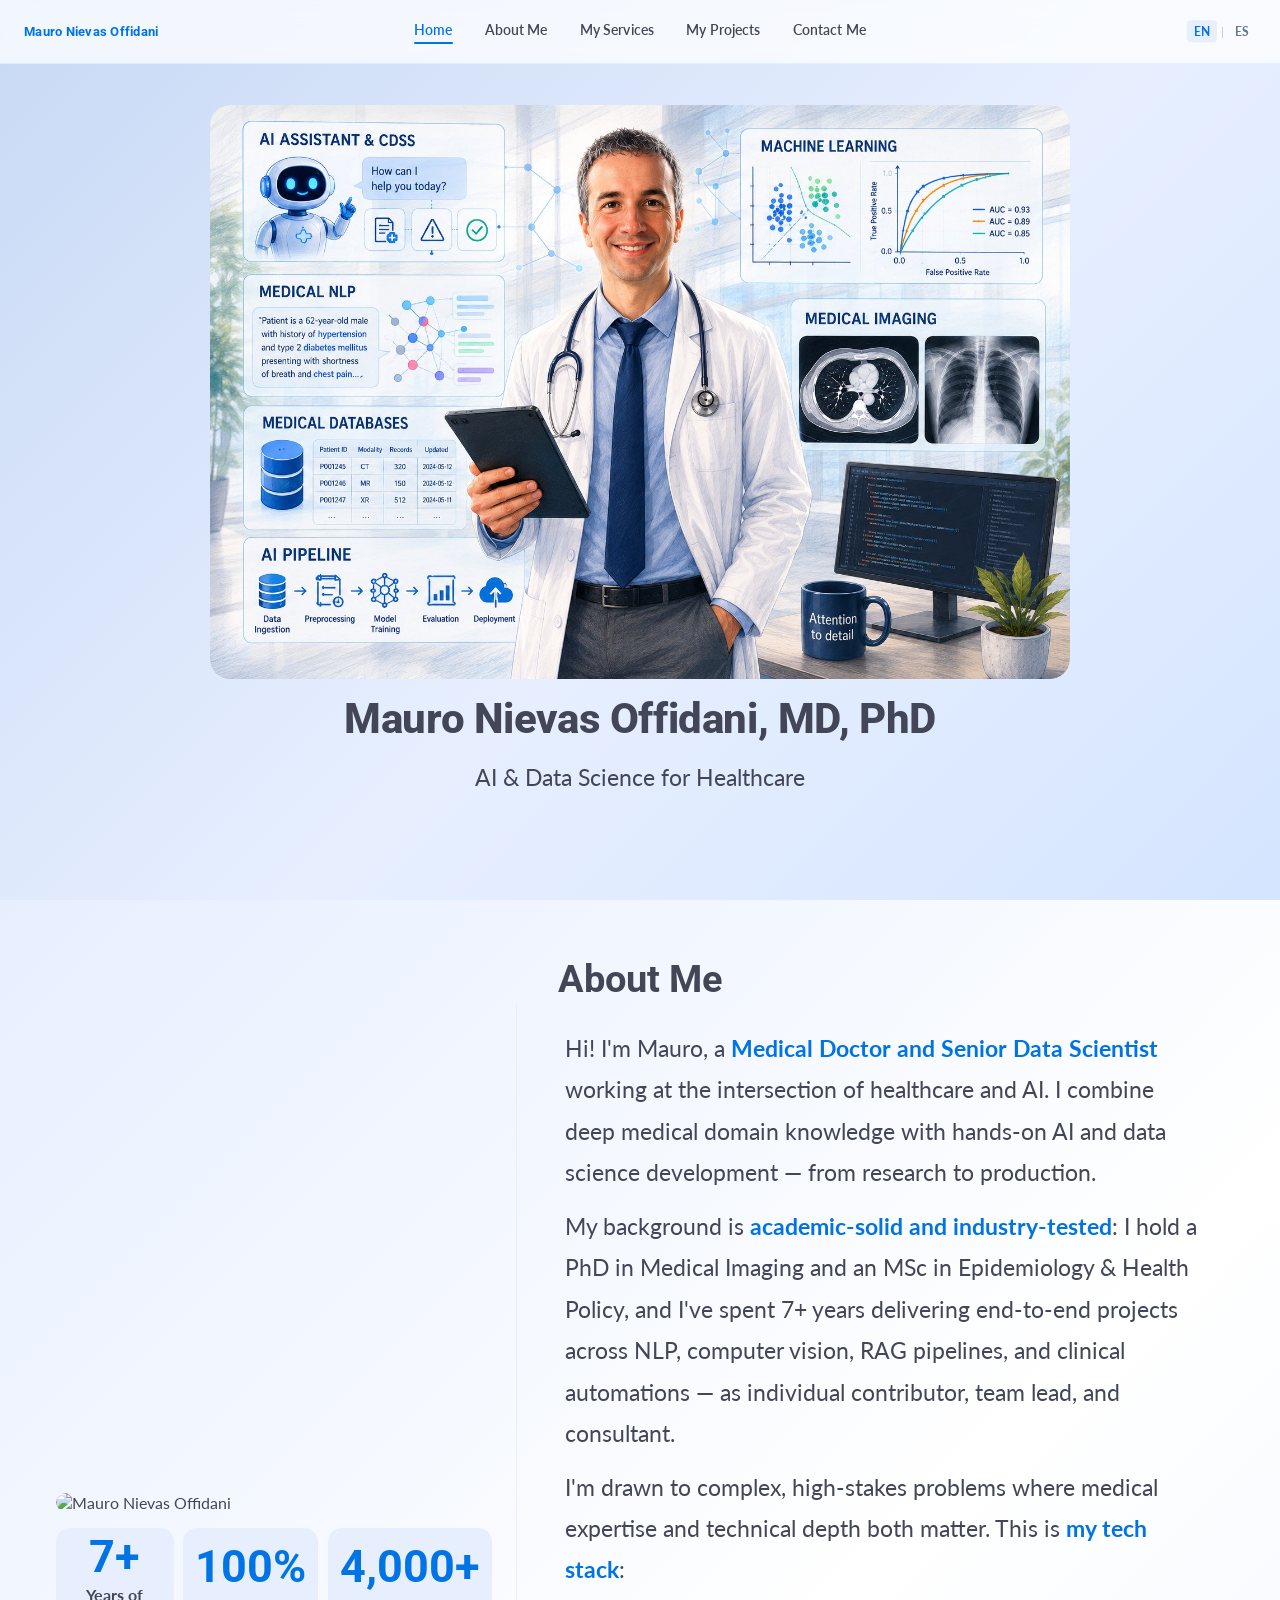
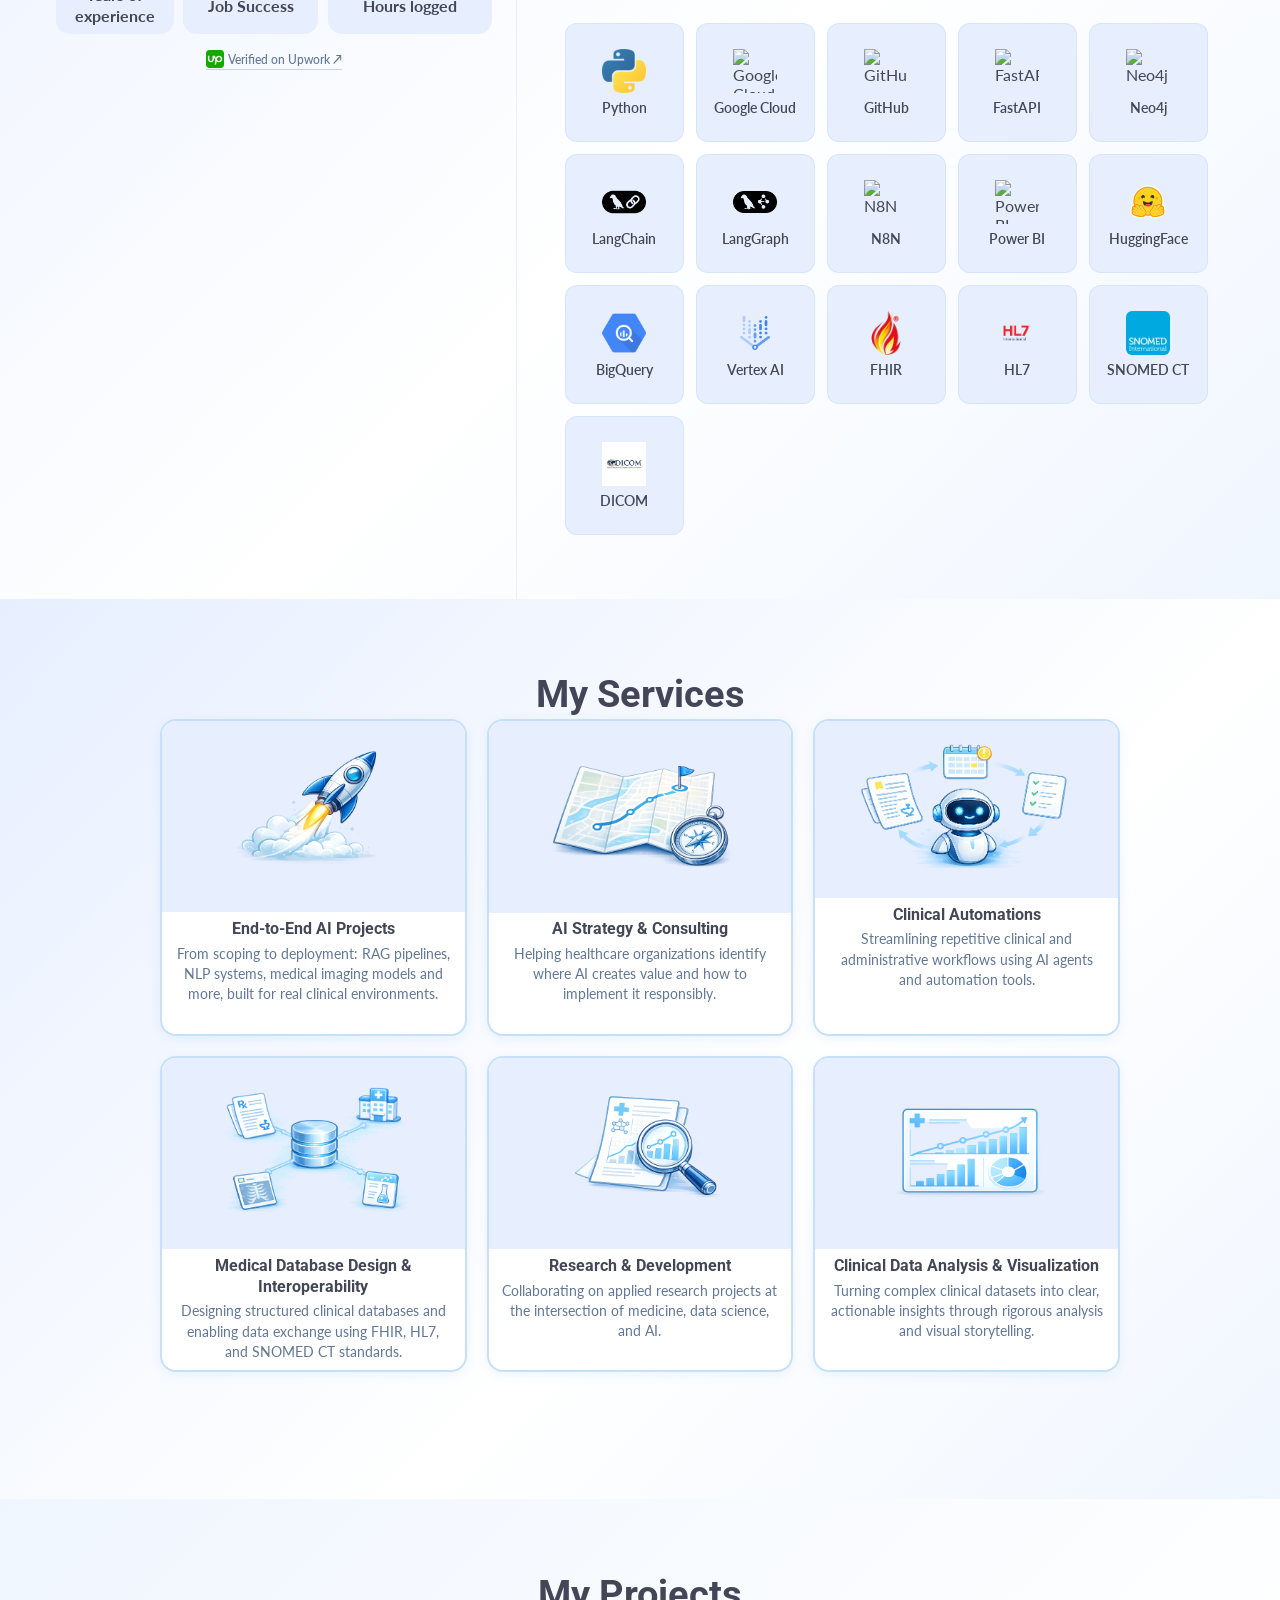
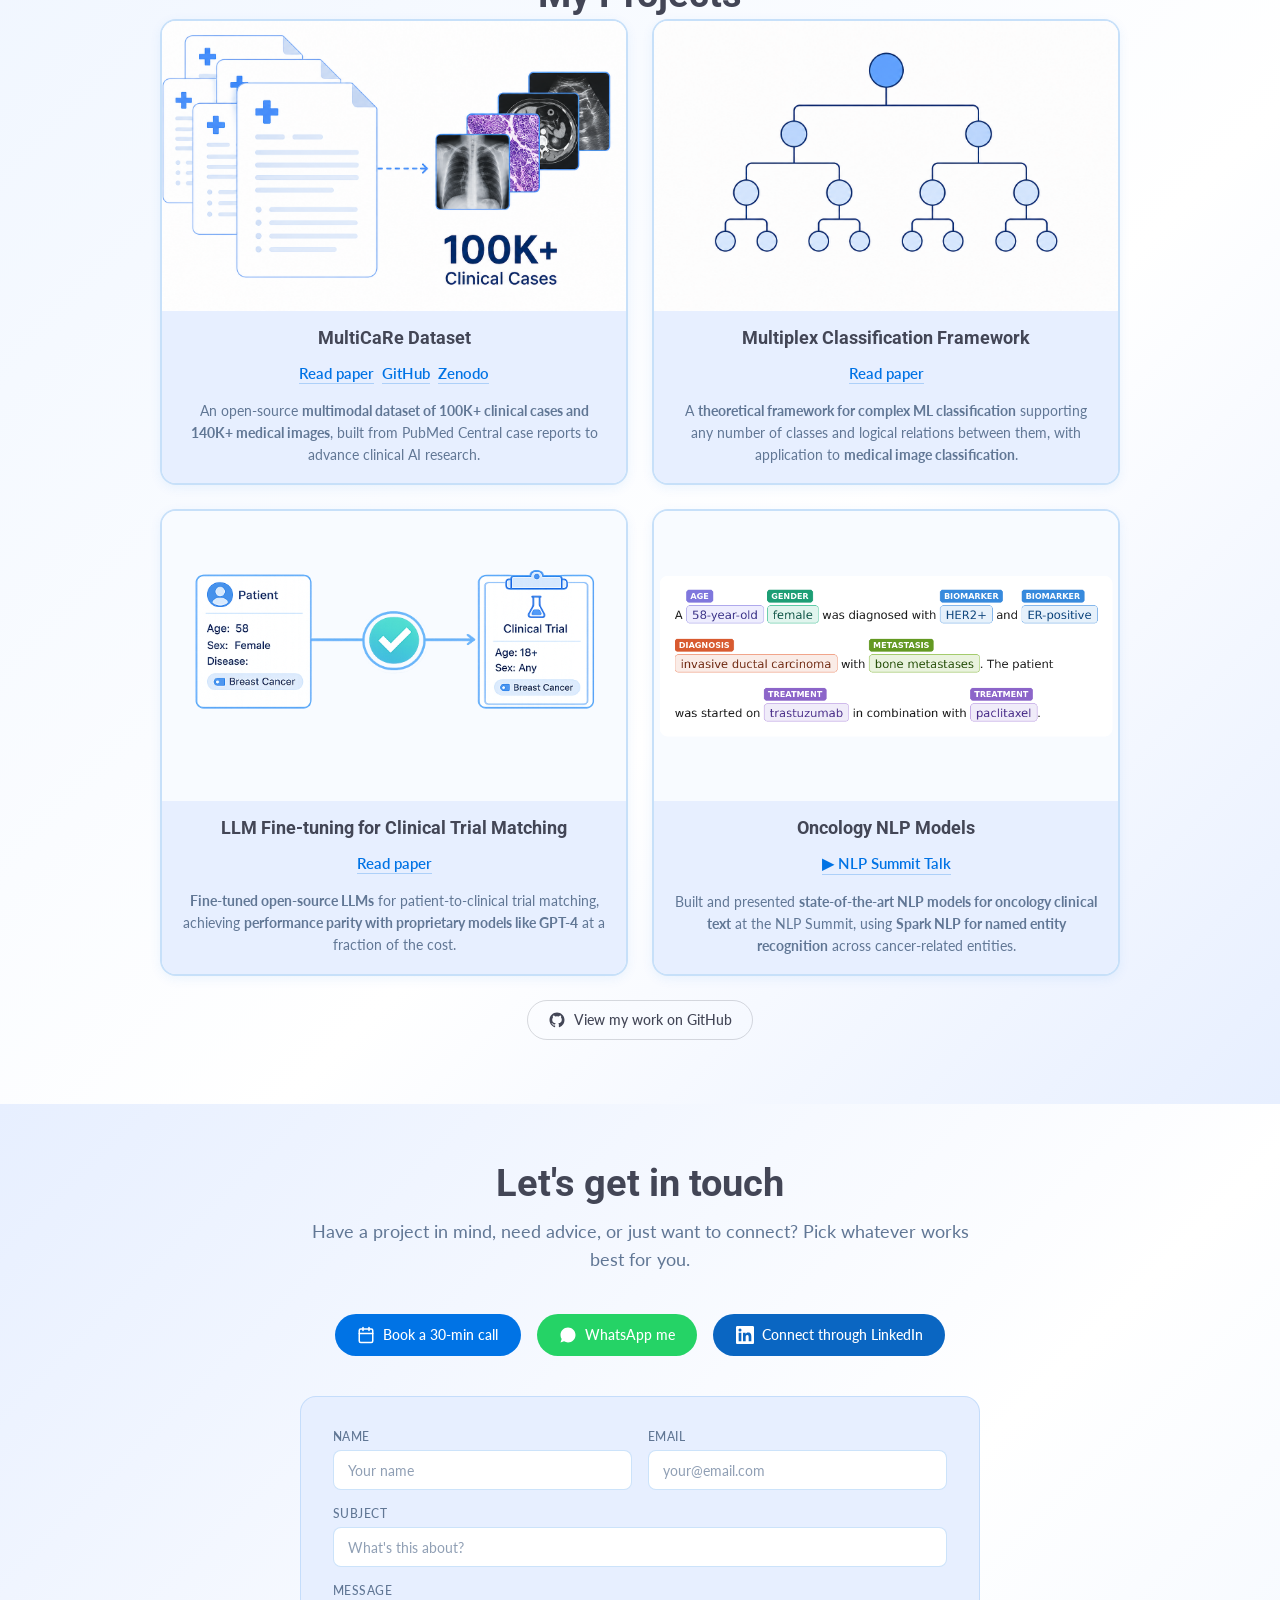
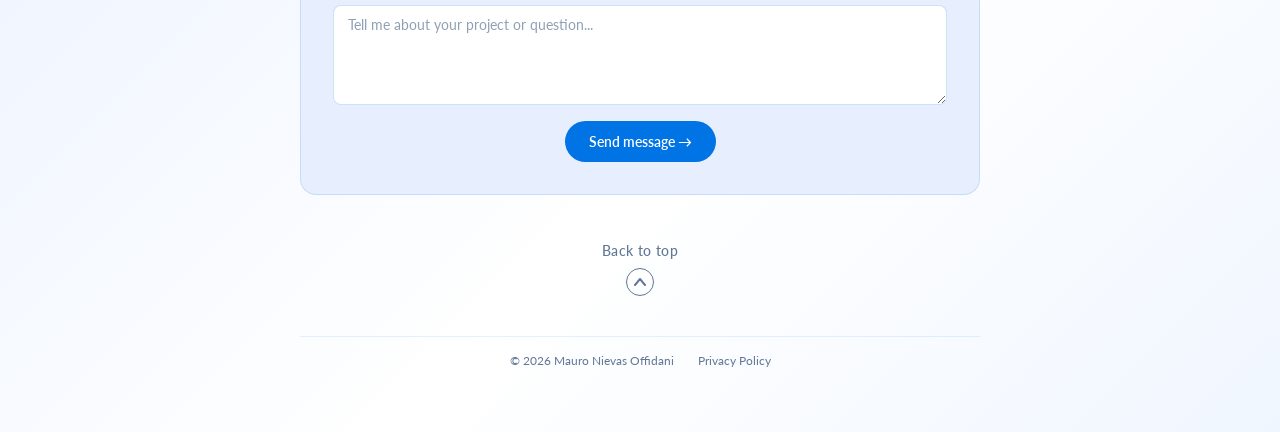
==== commit 2c445a64: "Fix service card text overflow, project links on front, light blue card bg, borders, NLP image updat" ====
--- a/index.html
+++ b/index.html
@@ -495,12 +495,13 @@
       width: 100%;
       display: flex;
       flex-direction: column;
-      gap: 0.5rem;
-      padding-bottom: 1.4rem;
+      gap: 0;
+      padding-bottom: 0;
       border-radius: 16px;
-      border: 1px solid rgba(0, 115, 229, 0.08);
+      border: 2px solid rgba(0,115,229,0.22);
       overflow: hidden;
       background: var(--white);
+      box-shadow: 0 3px 12px rgba(0,115,229,0.07);
       transition: box-shadow 0.2s ease, transform 0.2s ease;
     }
 
@@ -520,14 +521,14 @@
     }
 
     .service-card-front .service-title,
-    .service-card-front .service-desc-front {
-      padding-left: 1.5rem;
-      padding-right: 1.5rem;
+    .service-card-front .service-desc {
+      padding-left: 0.85rem;
+      padding-right: 0.85rem;
     }
 
     .service-image {
       width: 100%;
-      aspect-ratio: 16 / 9;
+      aspect-ratio: 16 / 8;
       display: flex;
       align-items: center;
       justify-content: center;
@@ -547,24 +548,24 @@
 
     .service-title {
       font-family: 'Roboto', sans-serif;
-      font-size: 1.1rem;
+      font-size: 1rem;
       font-weight: 700;
       color: var(--dark);
       line-height: 1.3;
-      margin-top: 0.35rem;
+      margin-top: 0.4rem;
+      margin-bottom: 0.25rem;
       text-align: center;
-      padding: 0 0.5rem 0.5rem;
       display: block;
     }
 
     .service-desc {
       font-family: 'Lato', sans-serif;
-      font-size: 0.88rem;
+      font-size: 0.85rem;
       font-weight: 400;
       color: var(--muted);
-      line-height: 1.55;
+      line-height: 1.5;
       text-align: center;
-      padding: 0 0.5rem 0.5rem;
+      margin-bottom: 0.5rem;
     }
 
     @media (max-width: 720px) {
@@ -941,10 +942,10 @@
       display: flex;
       flex-direction: column;
       background: var(--white);
-      border: 2px solid rgba(0,115,229,0.2);
+      border: 2px solid rgba(0,115,229,0.22);
       border-radius: 16px;
       overflow: hidden;
-      box-shadow: 0 4px 16px rgba(0,115,229,0.07);
+      box-shadow: 0 3px 12px rgba(0,115,229,0.07);
       transition: transform 0.2s ease, box-shadow 0.2s ease;
     }
 
@@ -974,6 +975,8 @@
       display: flex;
       flex-direction: column;
       gap: 0.5rem;
+      background: var(--blue-pale);
+      flex: 1;
     }
 
     .project-title {
@@ -999,6 +1002,7 @@
       margin-top: 0.4rem;
       flex-wrap: wrap;
       justify-content: center;
+      padding-bottom: 0.5rem;
     }
 
     .project-link {
@@ -1827,6 +1831,11 @@
                 </div>
                 <div class="project-body">
                   <p class="project-title" data-en="MultiCaRe Dataset" data-es="Dataset MultiCaRe">MultiCaRe Dataset</p>
+                  <div class="project-links">
+                    <a class="project-link" href="https://doi.org/10.3390/data10080123" target="_blank">Read paper</a>
+                    <a class="project-link" href="https://github.com/mauro-nievoff/MultiCaRe_Dataset" target="_blank">GitHub</a>
+                    <a class="project-link" href="https://zenodo.org/records/20416562" target="_blank">Zenodo</a>
+                  </div>
                   <p class="project-desc" data-en="An open-source <strong>multimodal dataset of 100K+ clinical cases and 140K+ medical images</strong>, built from PubMed Central case reports to advance clinical AI research." data-es="Un <strong>dataset multimodal de código abierto con más de 100K casos clínicos y 140K imágenes médicas</strong>, construido a partir de reportes de casos de PubMed Central para contribuir con la investigación en IA clínica.">An open-source <strong>multimodal dataset of 100K+ clinical cases and 140K+ medical images</strong>, built from PubMed Central case reports to advance clinical AI research.</p>
                 </div>
               </div>
@@ -1850,6 +1859,9 @@
                 </div>
                 <div class="project-body">
                   <p class="project-title" data-en="Multiplex Classification Framework" data-es="Framework de Clasificación Multiplex">Multiplex Classification Framework</p>
+                  <div class="project-links">
+                    <a class="project-link" href="https://doi.org/10.1177/15705838251340362" target="_blank">Read paper</a>
+                  </div>
                   <p class="project-desc" data-en="A <strong>theoretical framework for complex ML classification</strong> supporting any number of classes and logical relations between them, with application to <strong>medical image classification</strong>." data-es="Un <strong>framework teórico para clasificación ML compleja</strong> que soporta cualquier número de clases y relaciones lógicas entre ellas, con aplicación en <strong>clasificación de imágenes médicas</strong>.">A <strong>theoretical framework for complex ML classification</strong> supporting any number of classes and logical relations between them, with application to <strong>medical image classification</strong>.</p>
                 </div>
               </div>
@@ -1871,6 +1883,9 @@
                 </div>
                 <div class="project-body">
                   <p class="project-title" data-en="LLM Fine-tuning for Clinical Trial Matching" data-es="Fine-tuning de LLMs para Asignación a Ensayos Clínicos">LLM Fine-tuning for Clinical Trial Matching</p>
+                  <div class="project-links">
+                    <a class="project-link" href="https://doi.org/10.1093/jamia/ocae073" target="_blank">Read paper</a>
+                  </div>
                   <p class="project-desc" data-en="<strong>Fine-tuned open-source LLMs</strong> for patient-to-clinical trial matching, achieving <strong>performance parity with proprietary models like GPT-4</strong> at a fraction of the cost." data-es="<strong>Fine-tuning de LLMs de código abierto</strong> para la asignación de pacientes a ensayos clínicos, logrando <strong>paridad de rendimiento con modelos propietarios como GPT-4</strong> a una fracción del costo."><strong>Fine-tuned open-source LLMs</strong> for patient-to-clinical trial matching, achieving <strong>performance parity with proprietary models like GPT-4</strong> at a fraction of the cost.</p>
                 </div>
               </div>
@@ -1892,6 +1907,9 @@
                 </div>
                 <div class="project-body">
                   <p class="project-title" data-en="Oncology NLP Models" data-es="Modelos de NLP en Oncología">Oncology NLP Models</p>
+                  <div class="project-links">
+                    <a class="project-link" href="https://www.youtube.com/watch?v=7YYdpBidyDc" target="_blank">▶ NLP Summit Talk</a>
+                  </div>
                   <p class="project-desc" data-en="Built and presented <strong>state-of-the-art NLP models for oncology clinical text</strong> at the NLP Summit, using <strong>Spark NLP for named entity recognition</strong> across cancer-related entities." data-es="Construcción y presentación de <strong>modelos de NLP de vanguardia para texto clínico oncológico</strong> en el NLP Summit, usando <strong>Spark NLP para reconocimiento de entidades nombradas</strong>.">Built and presented <strong>state-of-the-art NLP models for oncology clinical text</strong> at the NLP Summit, using <strong>Spark NLP for named entity recognition</strong> across cancer-related entities.</p>
                 </div>
               </div>
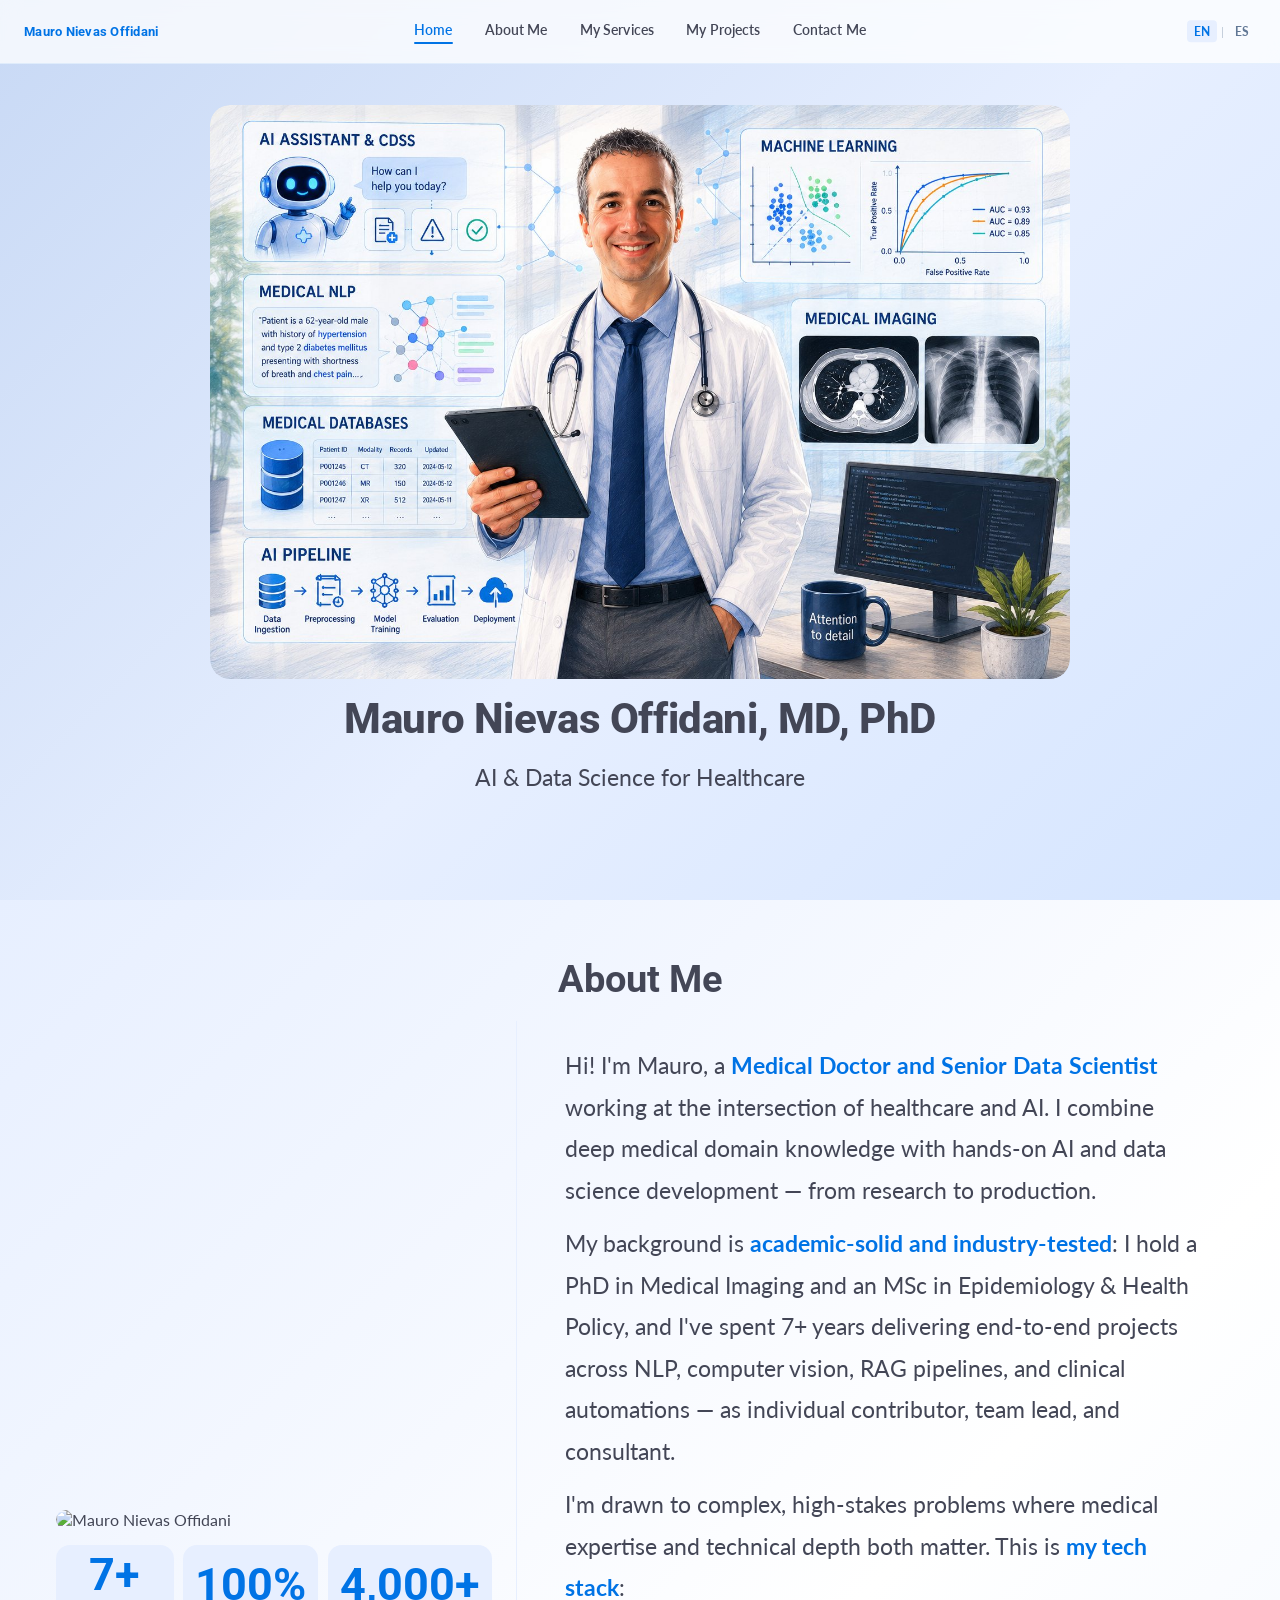
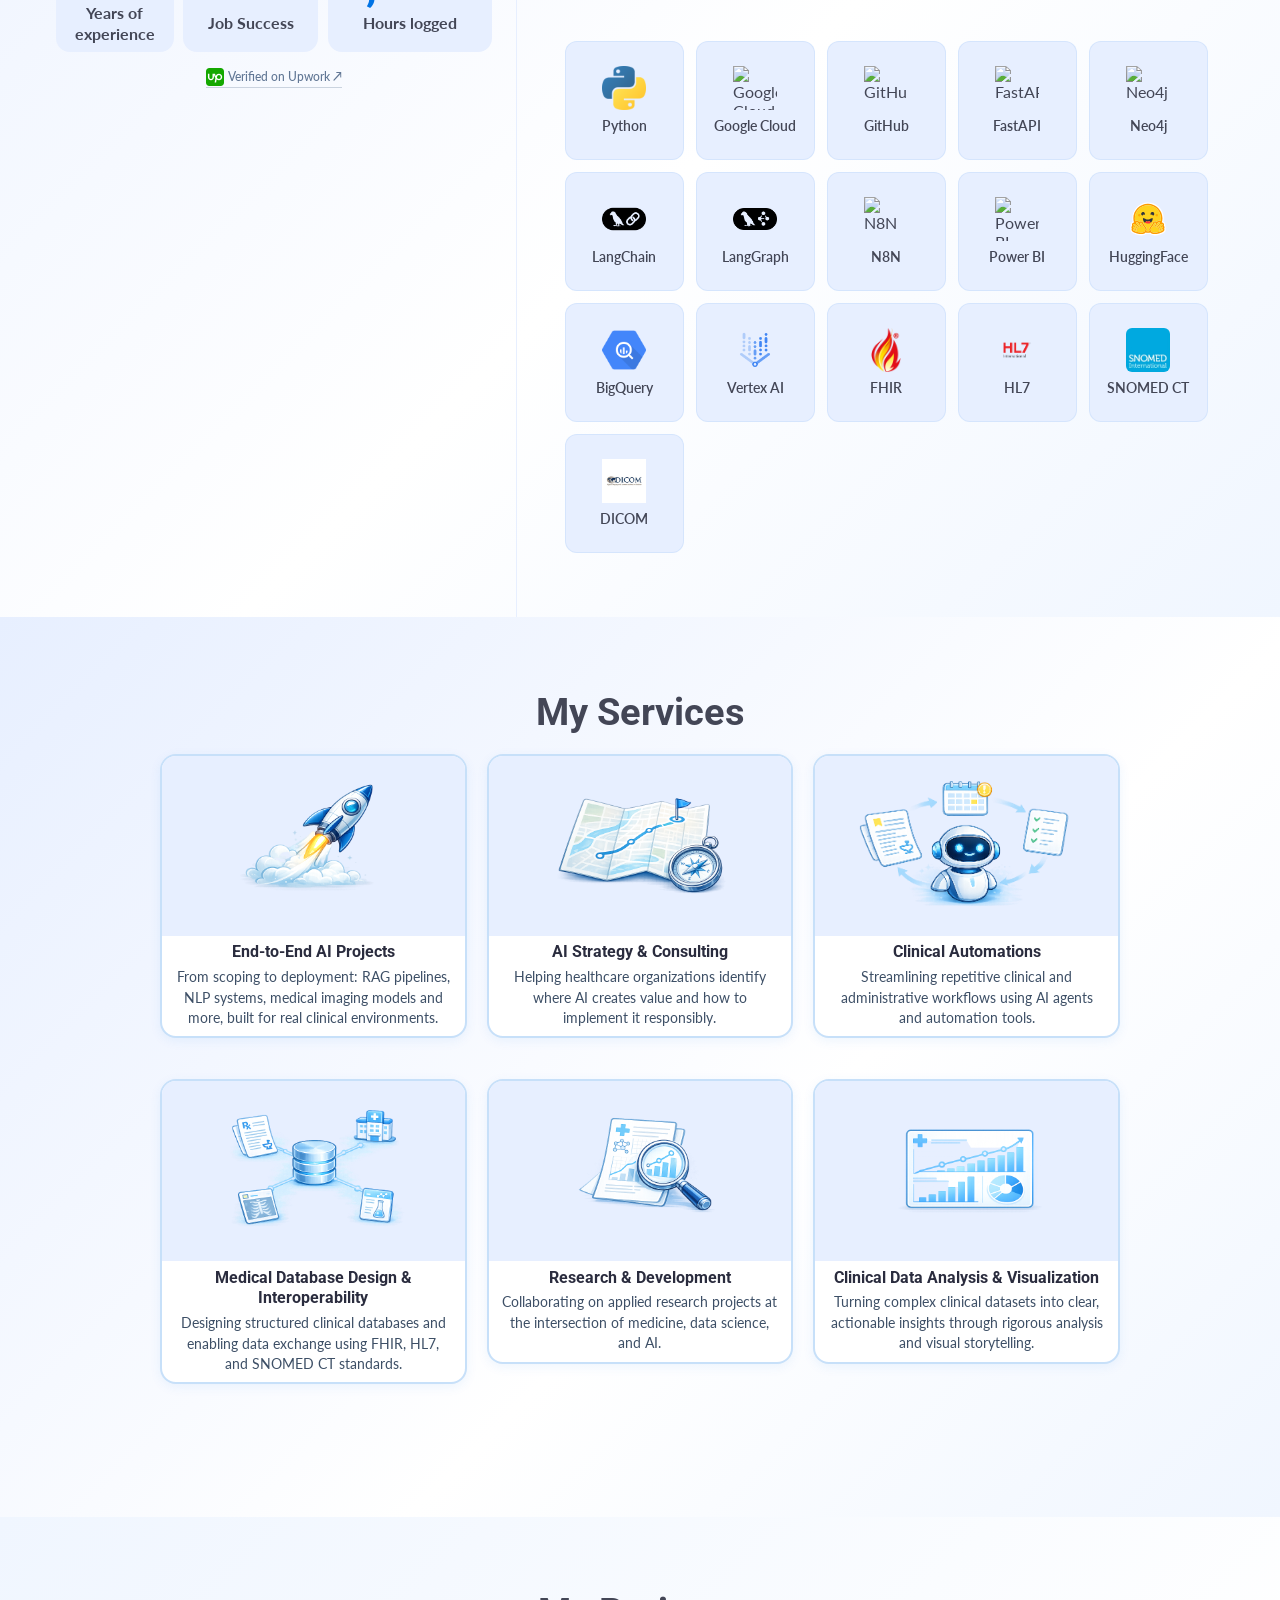
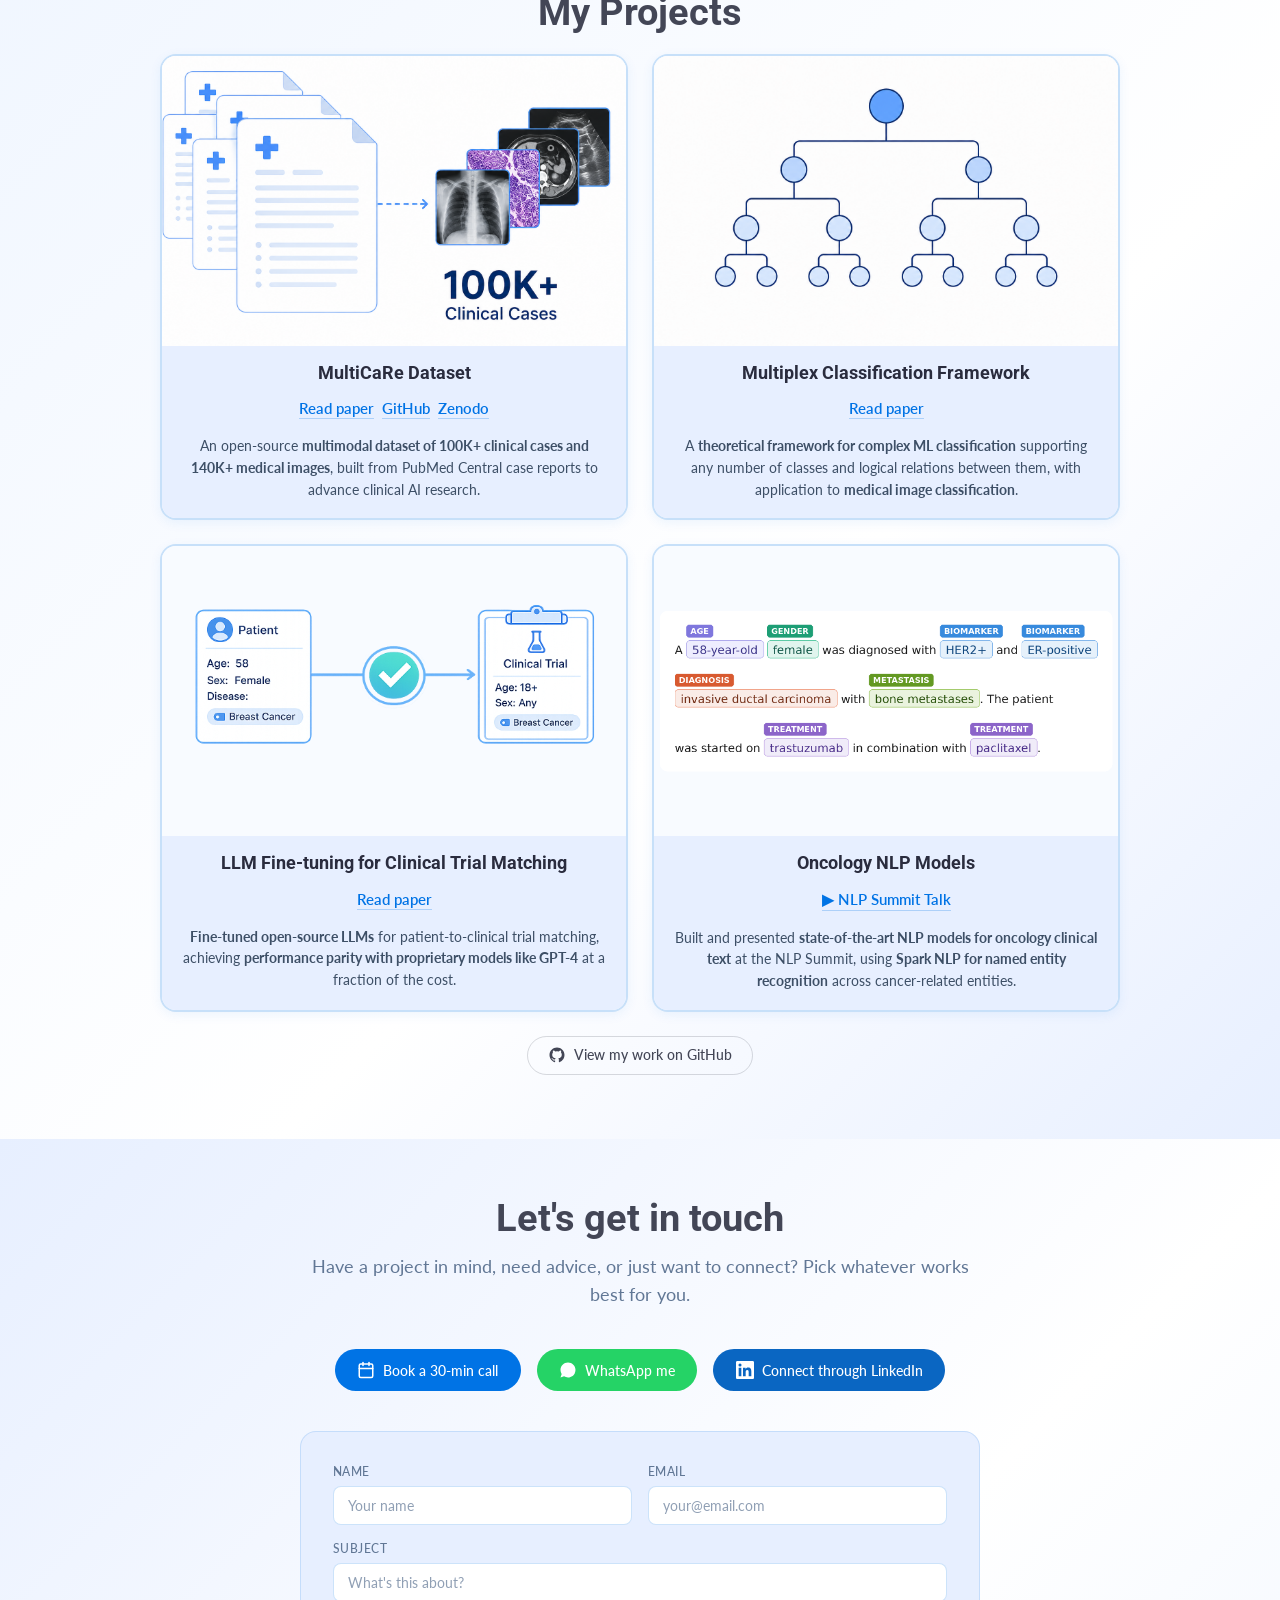
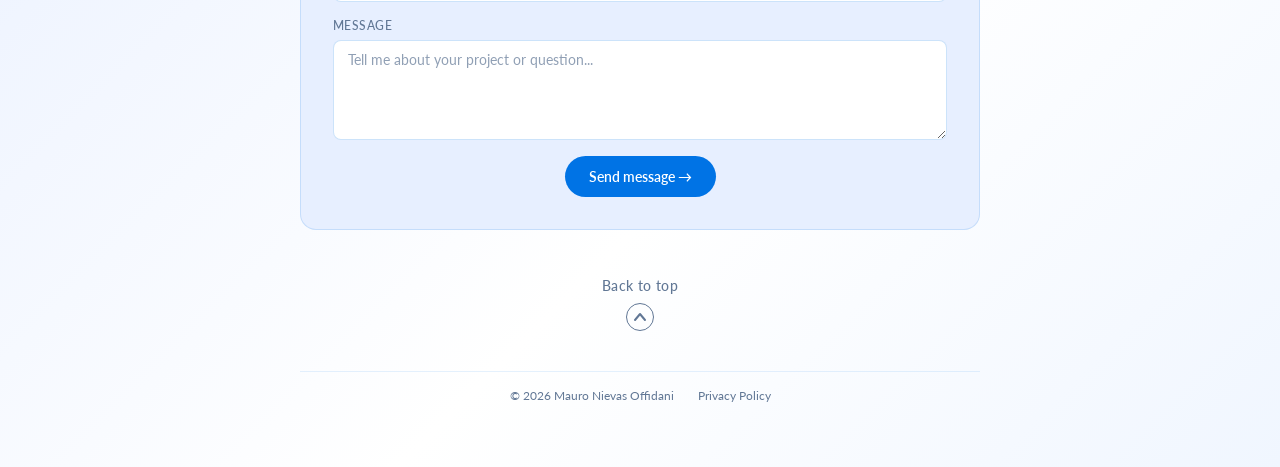
==== commit 896dee84: "Fix service card layout: fixed height image, proper column flex, no absolute positioning, darker tex" ====
--- a/index.html
+++ b/index.html
@@ -481,12 +481,15 @@
       border-radius: 16px;
       cursor: default;
       display: flex;
+      flex-direction: column;
     }
 
     .service-card-inner {
       position: relative;
       width: 100%;
       display: flex;
+      flex-direction: column;
+      flex: 1;
     }
 
     /* Desktop: static card, front only, with description visible */
@@ -528,7 +531,7 @@
 
     .service-image {
       width: 100%;
-      aspect-ratio: 16 / 8;
+      height: 180px;
       display: flex;
       align-items: center;
       justify-content: center;
@@ -550,7 +553,7 @@
       font-family: 'Roboto', sans-serif;
       font-size: 1rem;
       font-weight: 700;
-      color: var(--dark);
+      color: #2a2c3e;
       line-height: 1.3;
       margin-top: 0.4rem;
       margin-bottom: 0.25rem;
@@ -562,7 +565,7 @@
       font-family: 'Lato', sans-serif;
       font-size: 0.85rem;
       font-weight: 400;
-      color: var(--muted);
+      color: #3d4f66;
       line-height: 1.5;
       text-align: center;
       margin-bottom: 0.5rem;
@@ -586,77 +589,41 @@
         padding-bottom: 2.4rem;
       }
       .service-card {
-        padding-bottom: 0;
-        gap: 0;
         border-radius: 12px;
-        cursor: pointer;
-        perspective: 1200px;
+        cursor: default;
         height: auto;
-        min-height: 340px;
-      }
-
-      .service-card.flipped .service-card-inner {
-        transform: rotateY(180deg);
       }
       .service-card-front {
         position: relative;
         width: 100%;
-        height: 100%;
-      }
-      .service-card-back {
         display: flex;
-        position: absolute;
-        top: 0;
-        left: 0;
+        flex-direction: column;
+      }
+      .service-image {
+        height: 200px;
         width: 100%;
-        height: 100%;
-        transform: rotateY(180deg);
-        backface-visibility: hidden;
-        -webkit-backface-visibility: hidden;
-        flex-direction: column;
-        align-items: center;
-        justify-content: center;
-        text-align: center;
-        padding: 0.8rem 0.68rem;
-        border-radius: 10px;
-      }
-      .service-desc-front {
-        display: block;
-      }
-      /* Text area below image: fill remaining space, center title vertically */
-      .service-card-front {
-        position: absolute;
-        top: 0;
-        left: 0;
-        width: 100%;
-        height: 100%;
-      }
-      .service-card-front .service-title {
-        flex: 1;
-        font-size: 1.4rem;
-        font-weight: 800;
-        display: flex;
-        align-items: center;
-        justify-content: center;
-        text-align: center;
-        padding: 0.5rem 0.75rem;
-        margin: 0;
-        min-height: 0;
-      }
-      .service-image {
-        aspect-ratio: 16 / 9;
       }
       .service-image svg {
         width: 40px;
         height: 40px;
       }
       .service-title {
-        font-size: 0.95rem;
-        margin-top: 0.25rem;
+        font-size: 1.2rem;
+        font-weight: 700;
+        margin-top: 0.5rem;
+        margin-bottom: 0.25rem;
         padding-left: 0.75rem;
         padding-right: 0.75rem;
         line-height: 1.3;
-        min-height: auto;
+        text-align: center;
+        display: block;
+      }
+      .service-desc {
+        font-size: 1rem;
+        padding: 0 0.75rem 0.75rem;
+        line-height: 1.5;
+        text-align: center;
+        display: block;
       }
       .service-card-back .service-desc {
         font-size: 1.3rem !important;
@@ -704,7 +671,7 @@
 
       /* Services: 2x3 */
       .services-grid { grid-template-columns: repeat(2, 1fr); gap: 0.75rem; max-width: 640px; margin: 0 auto; }
-      .service-image { aspect-ratio: 16 / 7; }
+      .service-image { height: 140px; aspect-ratio: unset; }
       .service-title { font-size: 0.85rem; min-height: 1.8rem; }
       .service-desc { font-size: 0.72rem; line-height: 1.4; }
       .service-card-front { padding-bottom: 0.75rem; gap: 0.35rem; }
@@ -983,7 +950,7 @@
       font-family: 'Roboto', sans-serif;
       font-size: 1.1rem;
       font-weight: 700;
-      color: var(--dark);
+      color: #2a2c3e;
       line-height: 1.3;
       text-align: center;
     }
@@ -991,7 +958,7 @@
     .project-desc {
       font-family: 'Lato', sans-serif;
       font-size: 0.88rem;
-      color: var(--muted);
+      color: #3d4f66;
       line-height: 1.55;
       text-align: center;
     }
@@ -1442,7 +1409,7 @@
       text-align: center;
       width: 100%;
       padding-top: 3.5rem;
-      margin-bottom: 0.1rem;
+      margin-bottom: 1.2rem;
     }
 
     .section-title-wrap .section-title {
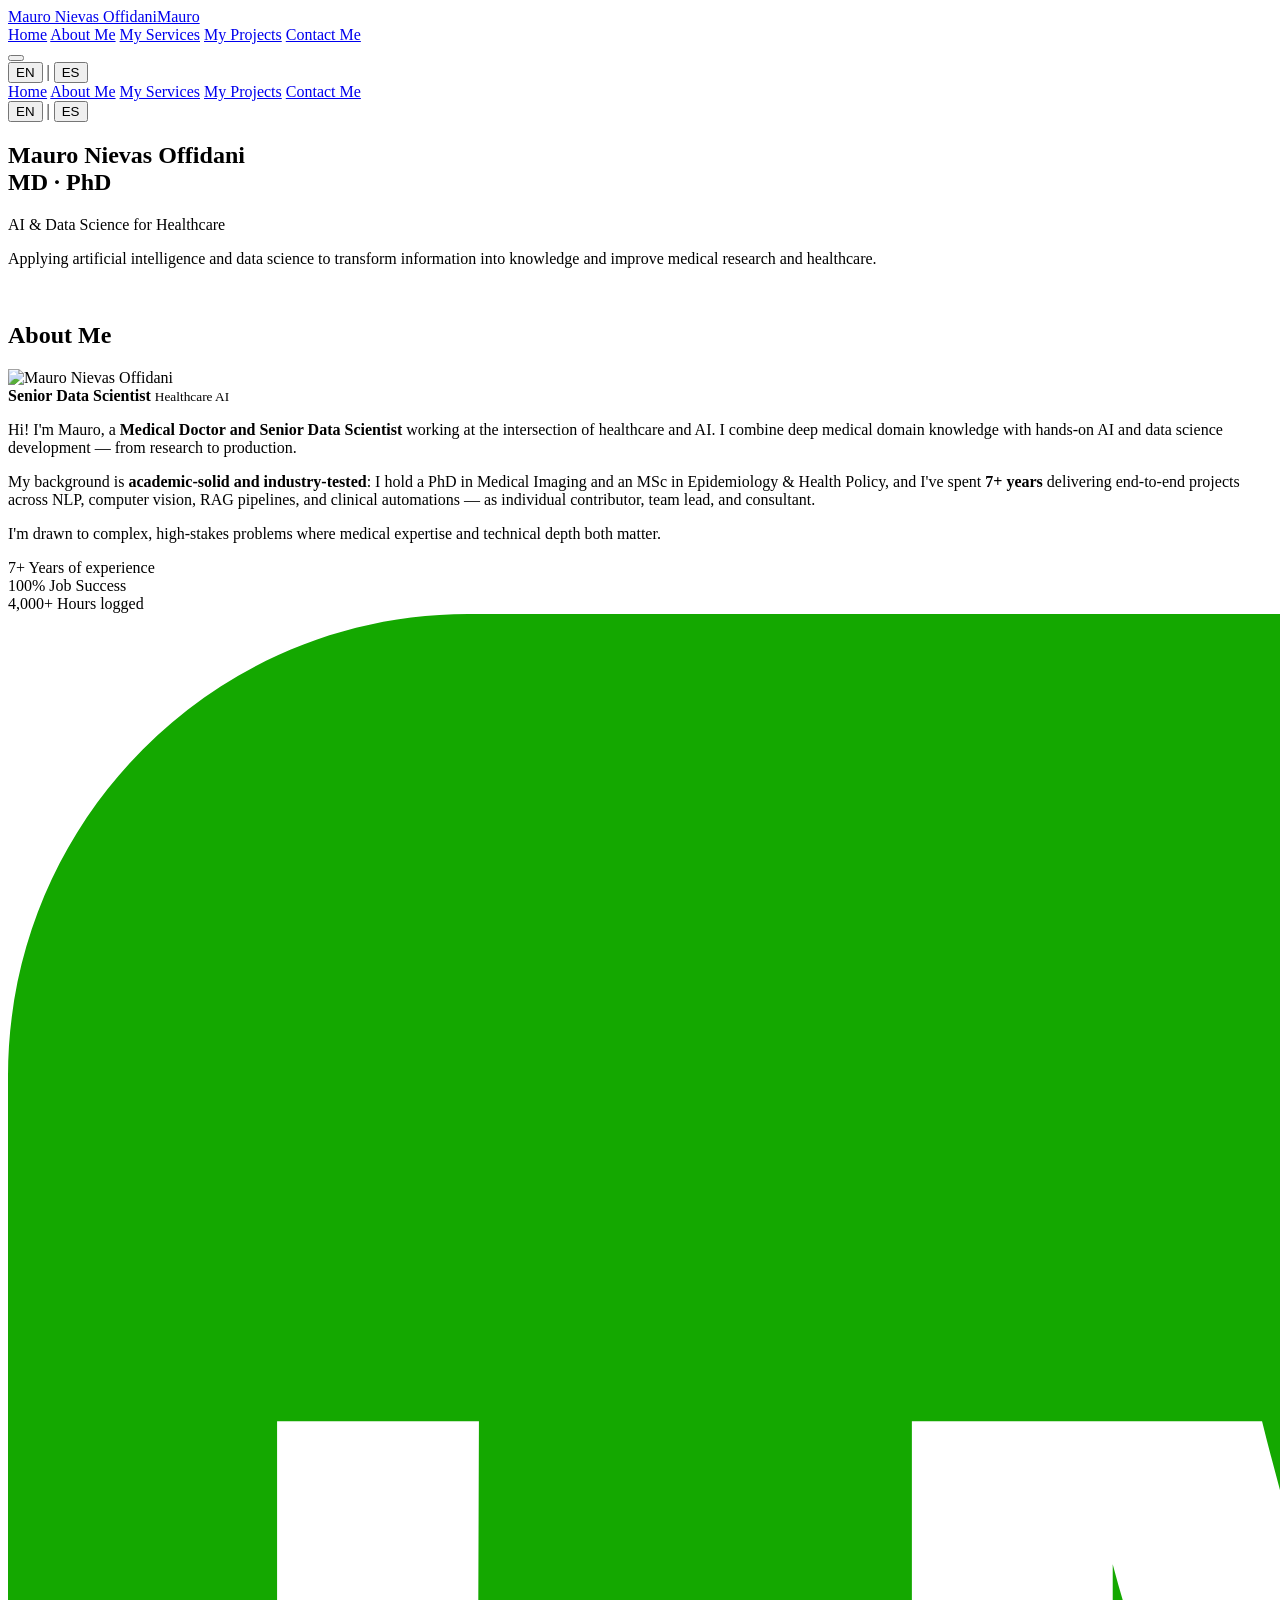
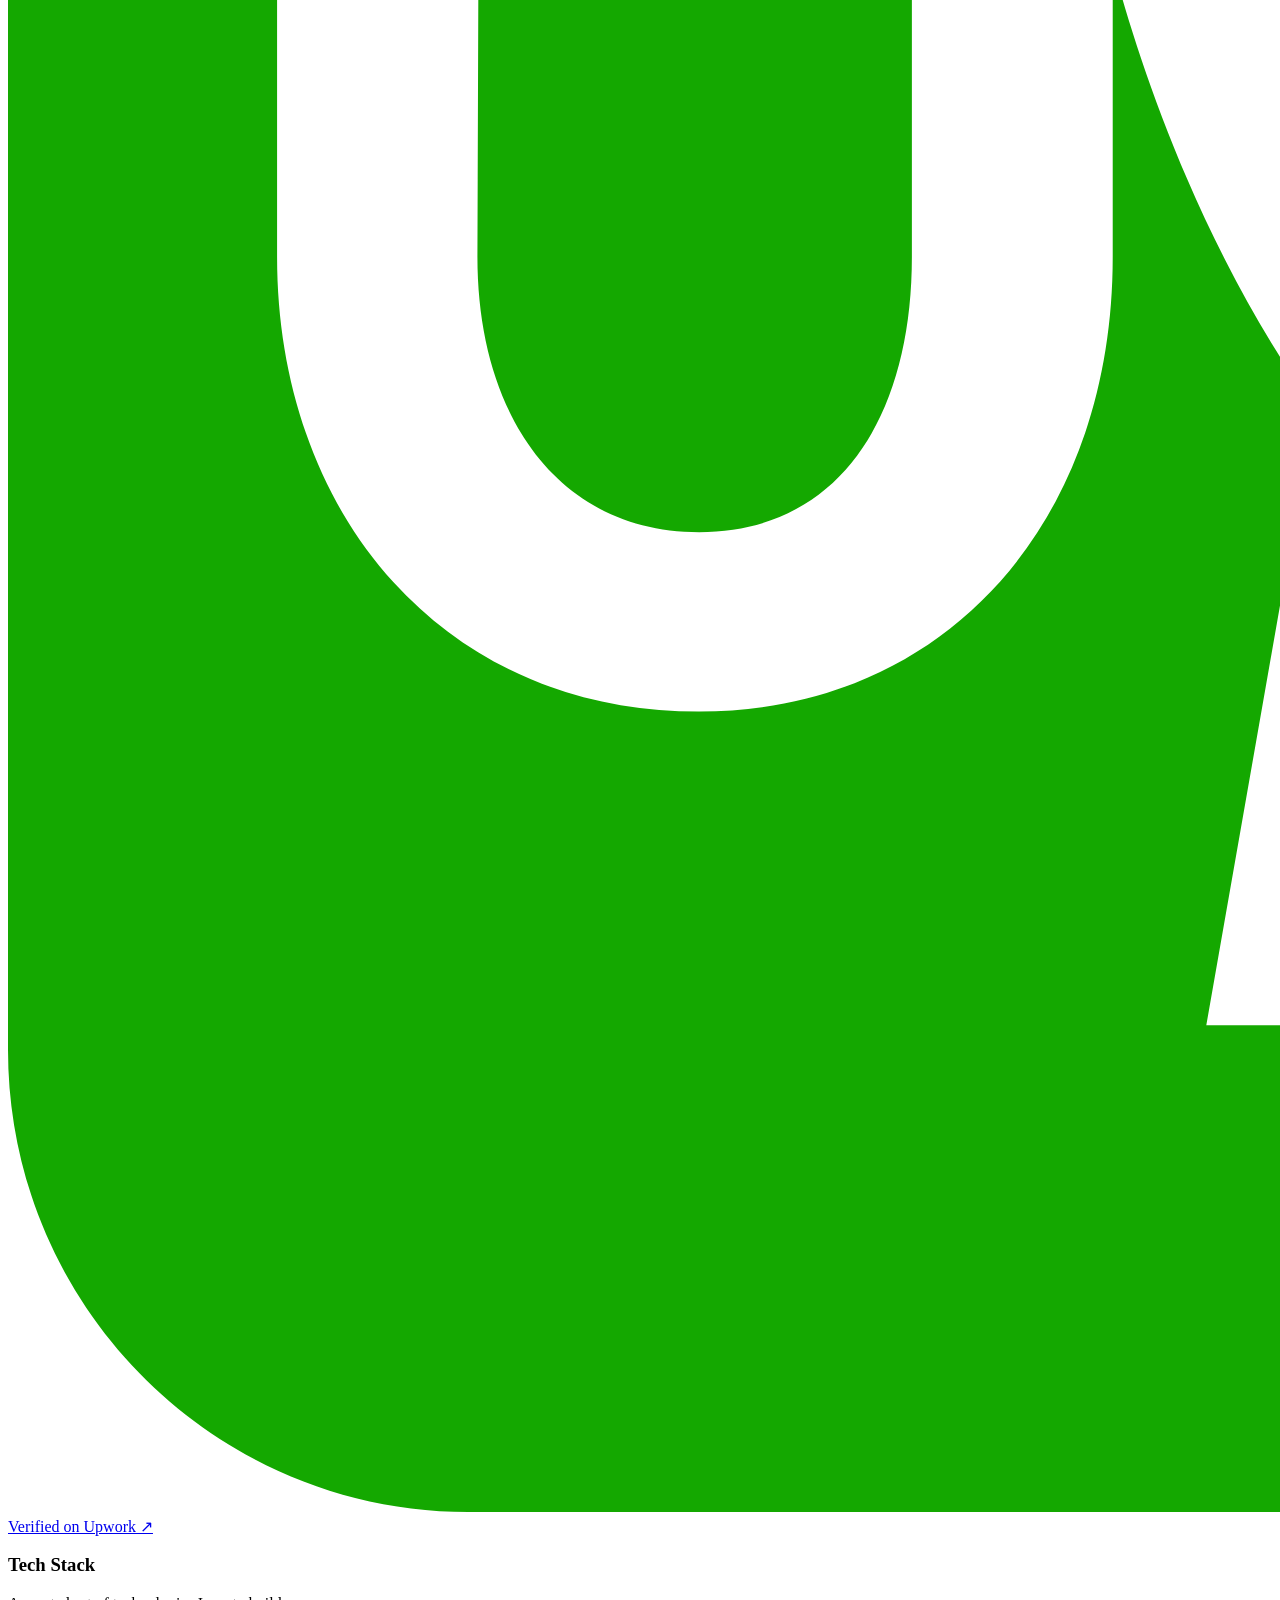
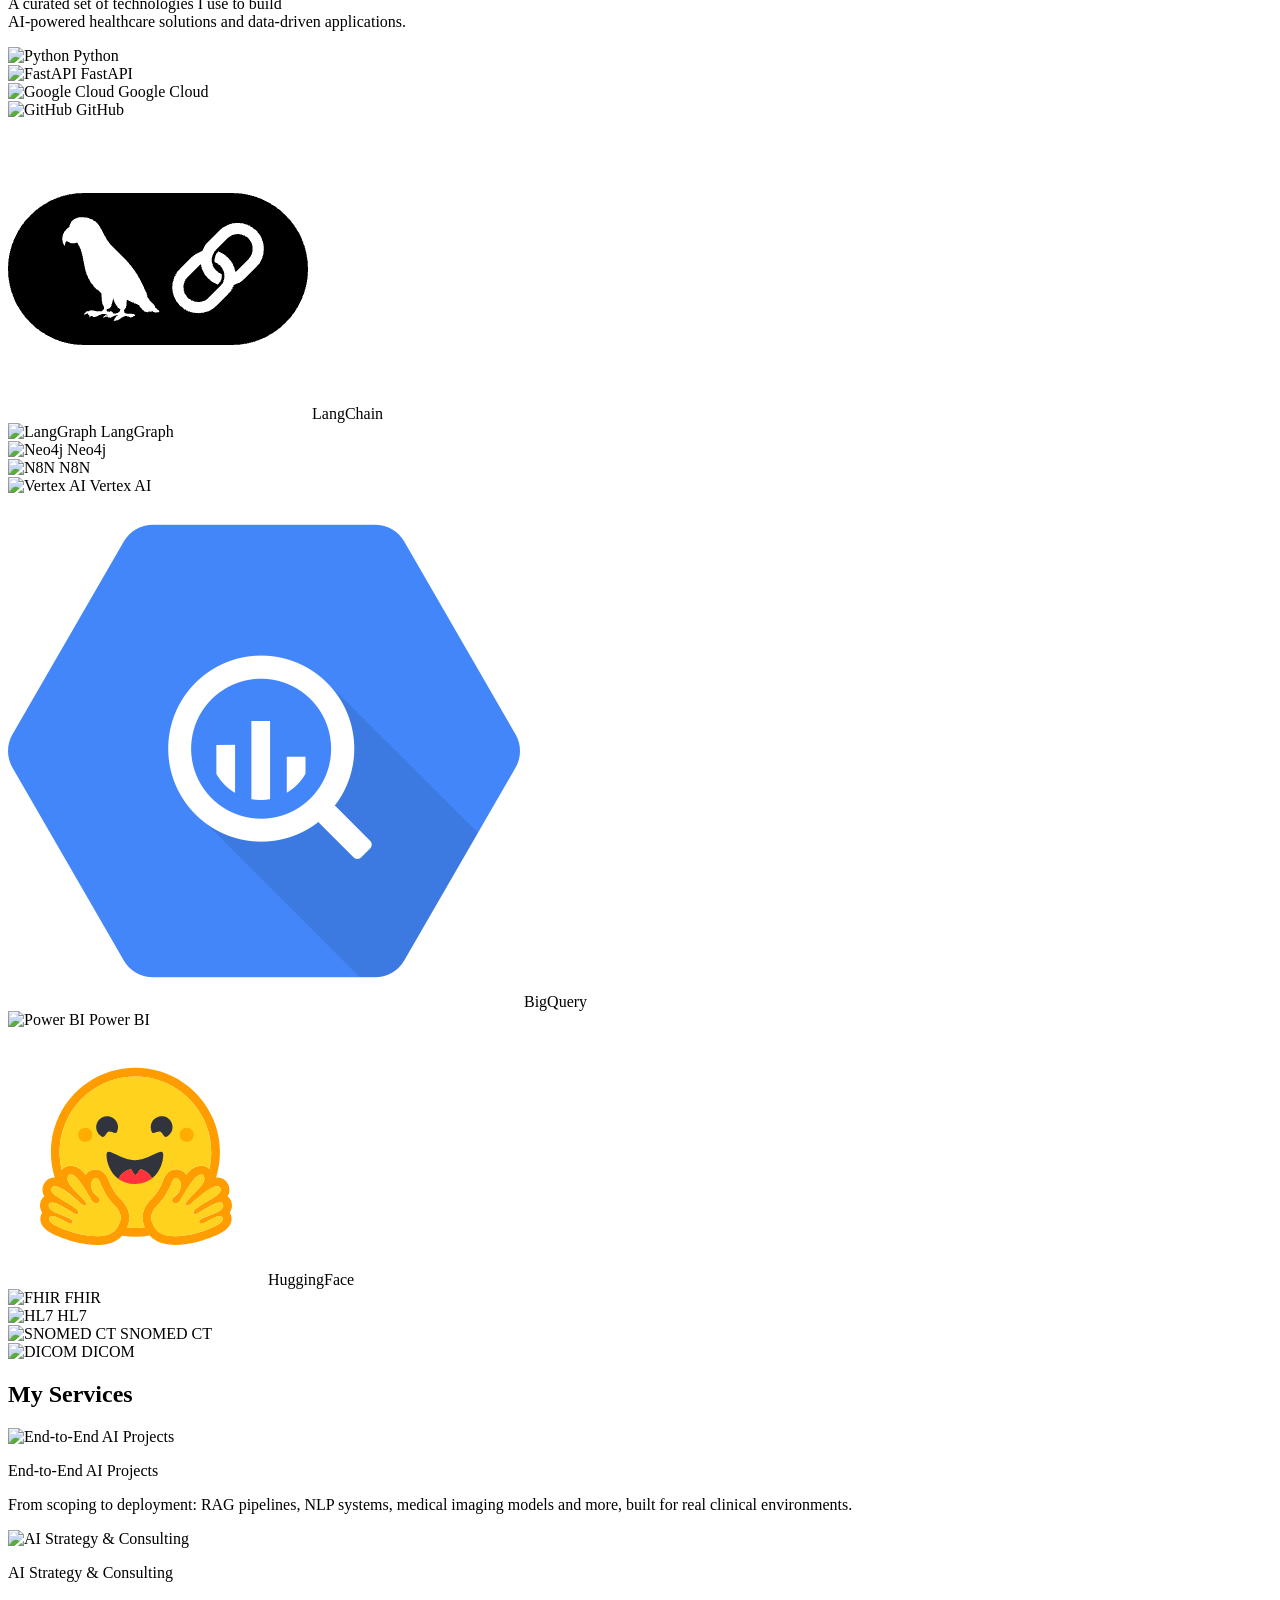
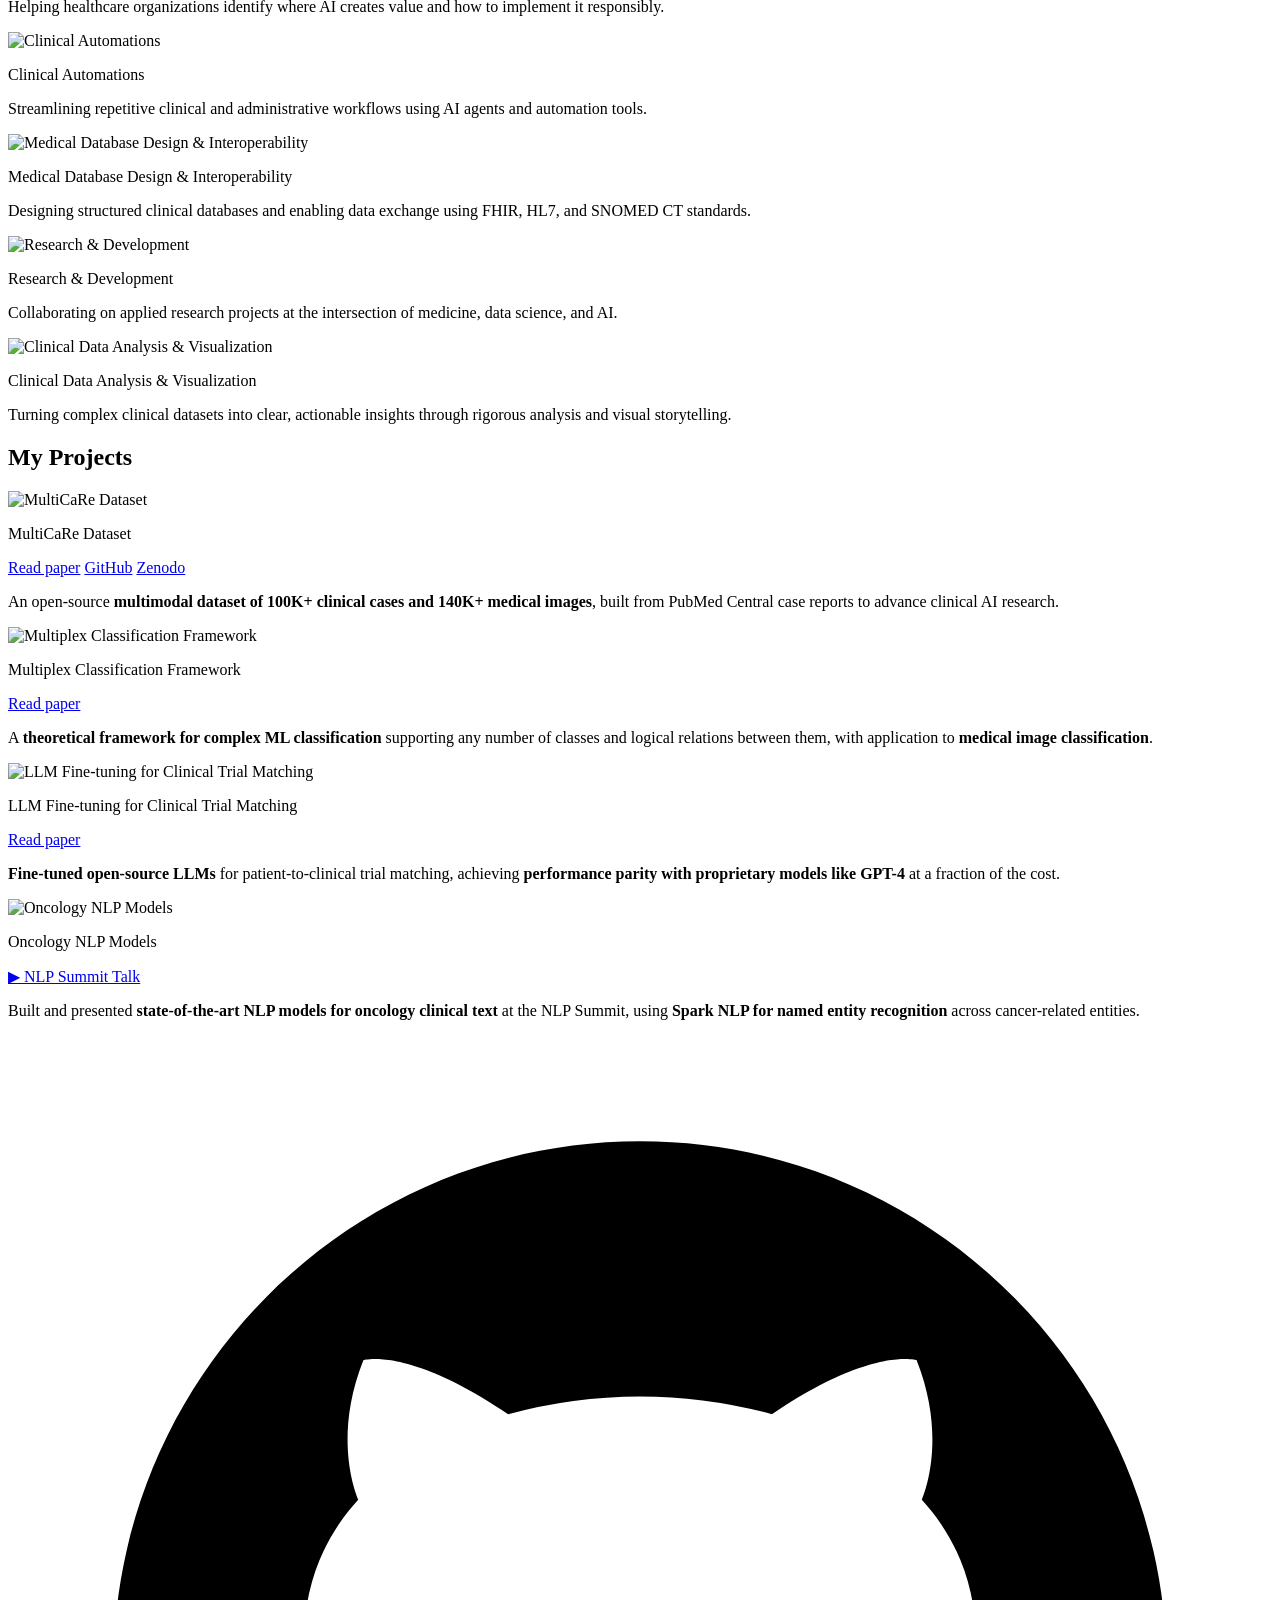
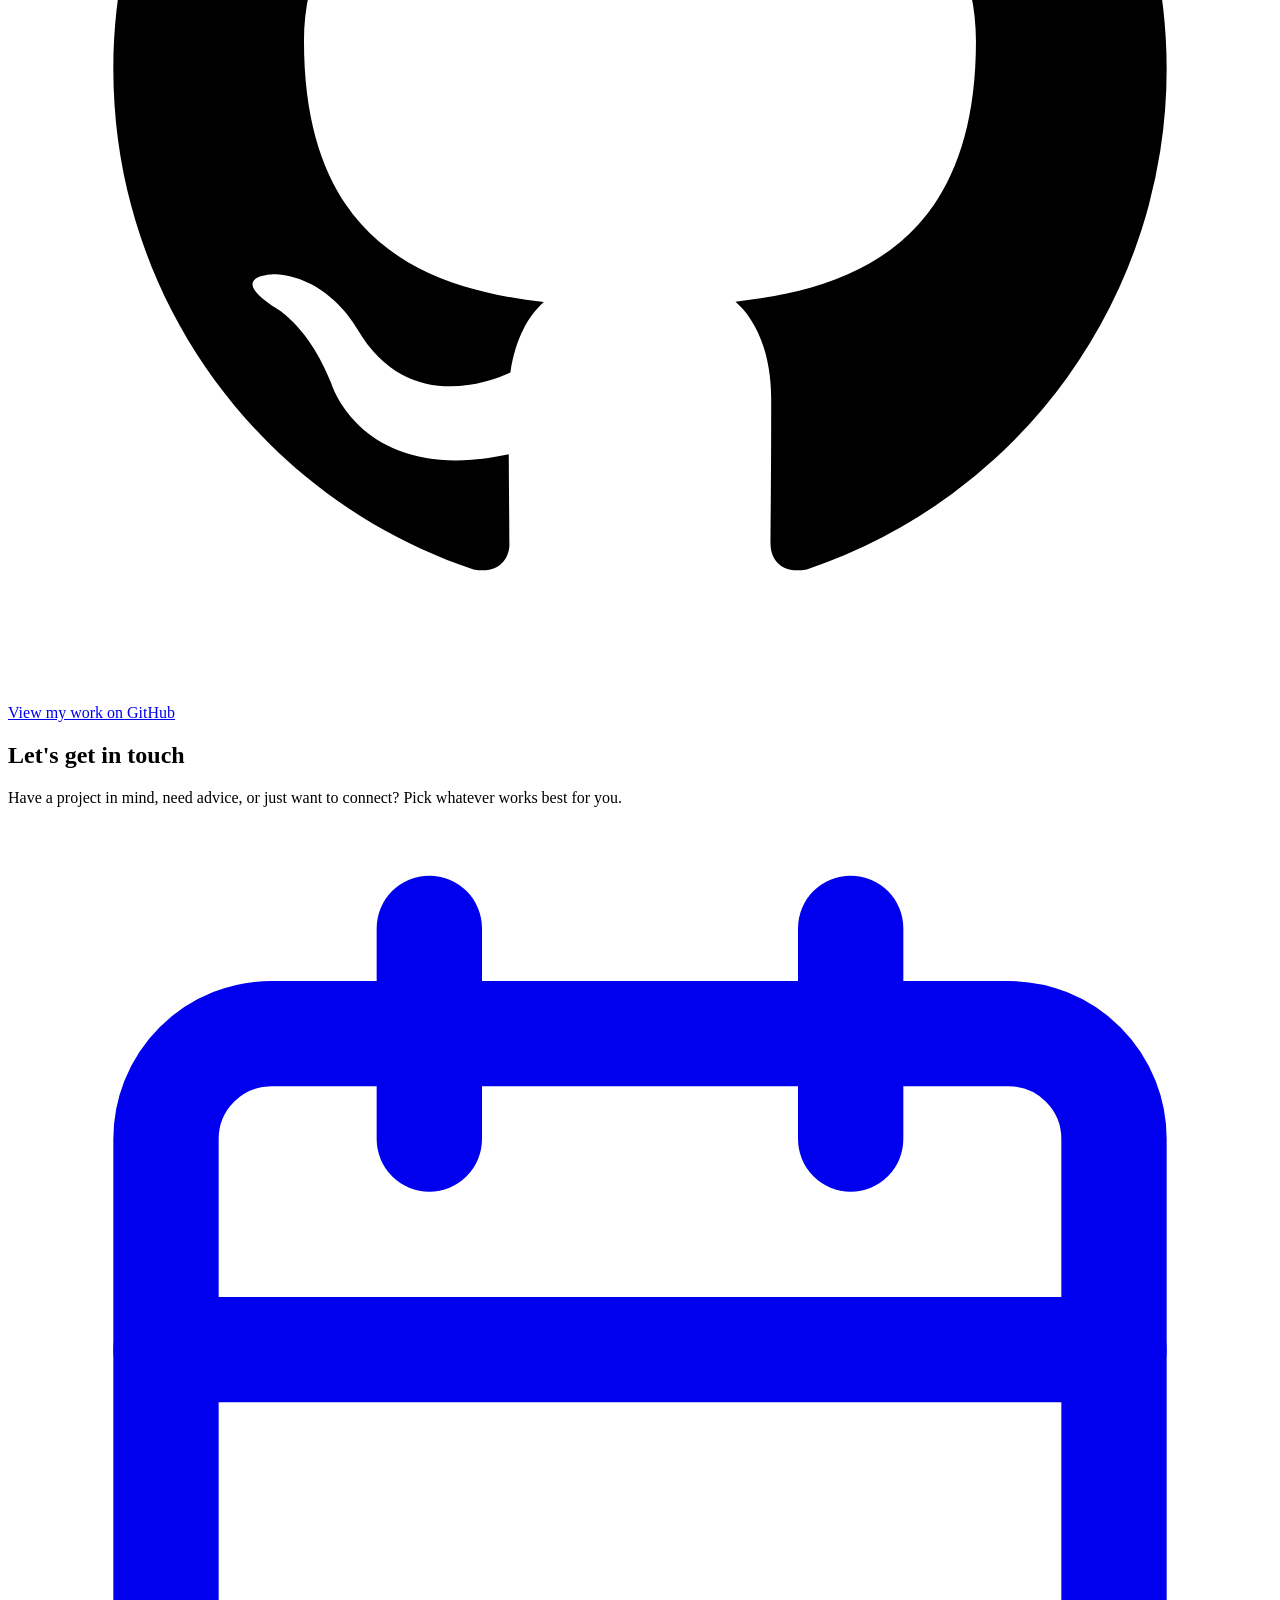
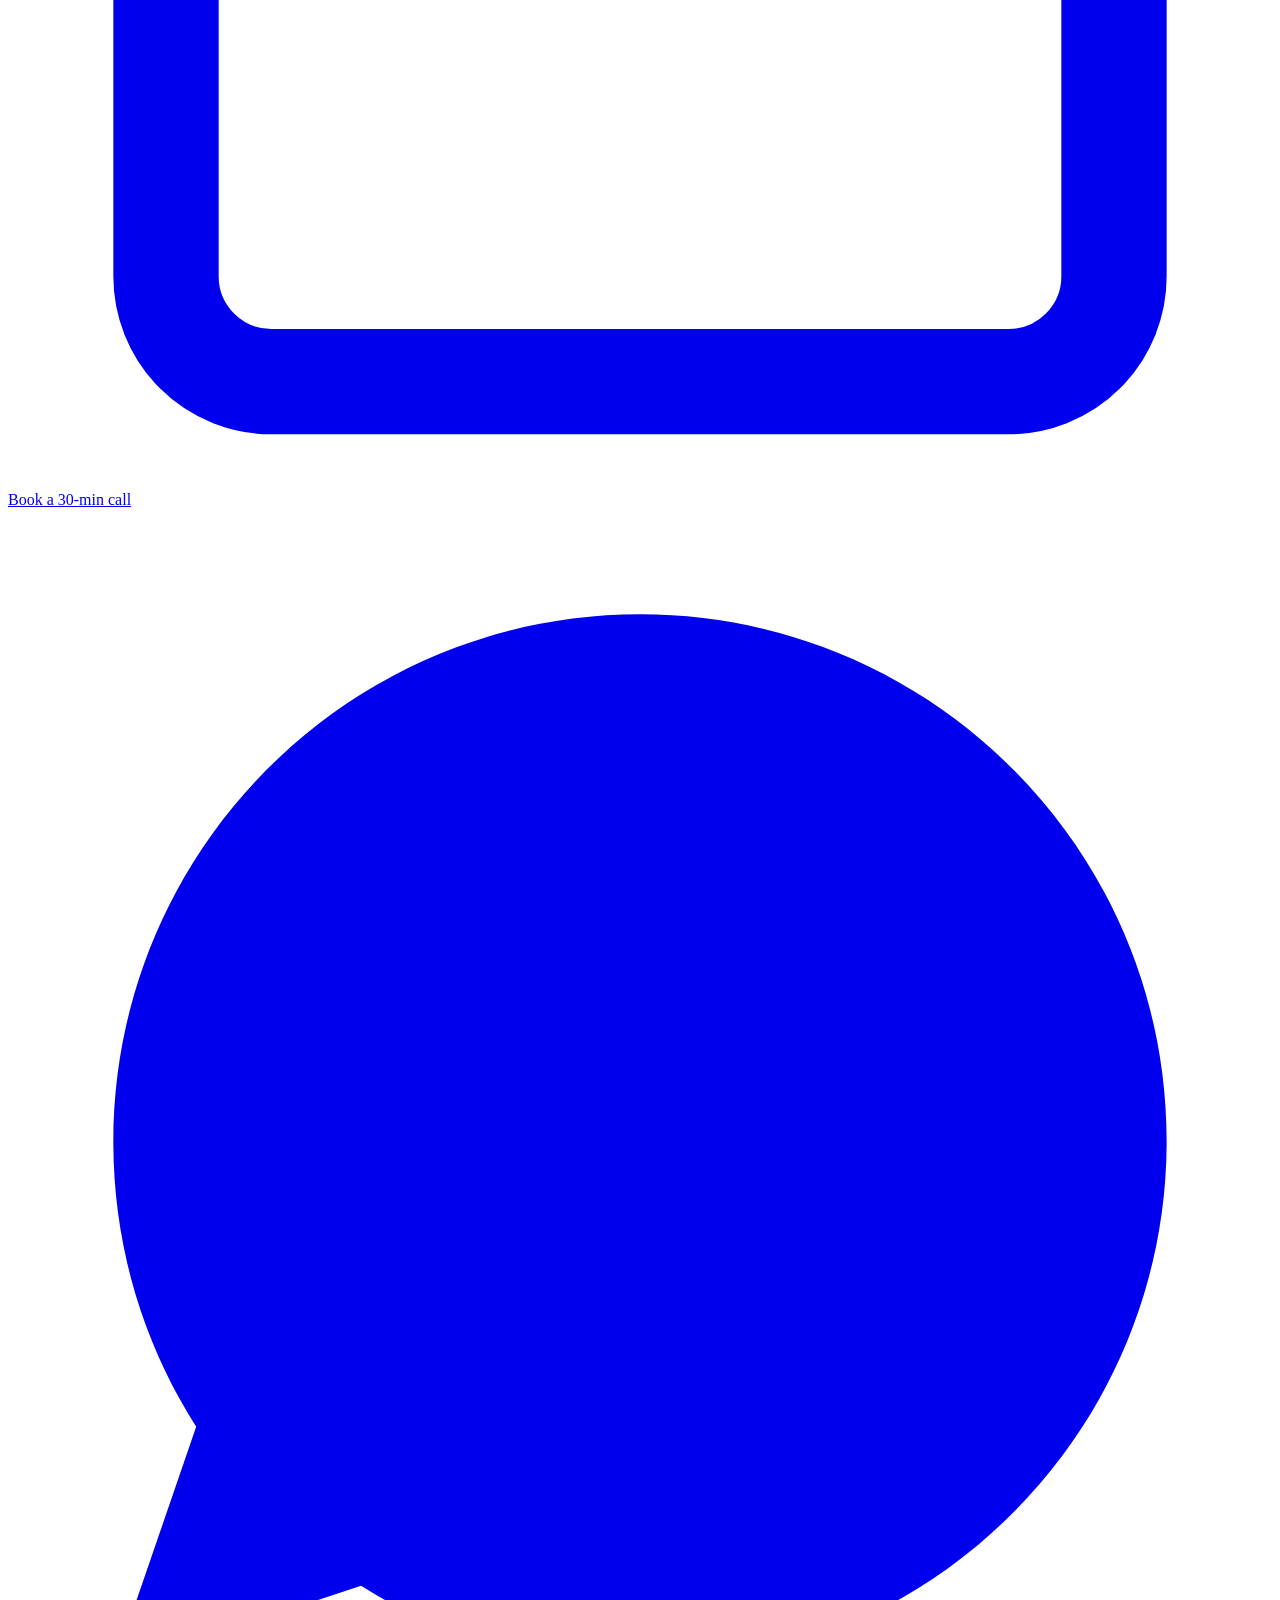
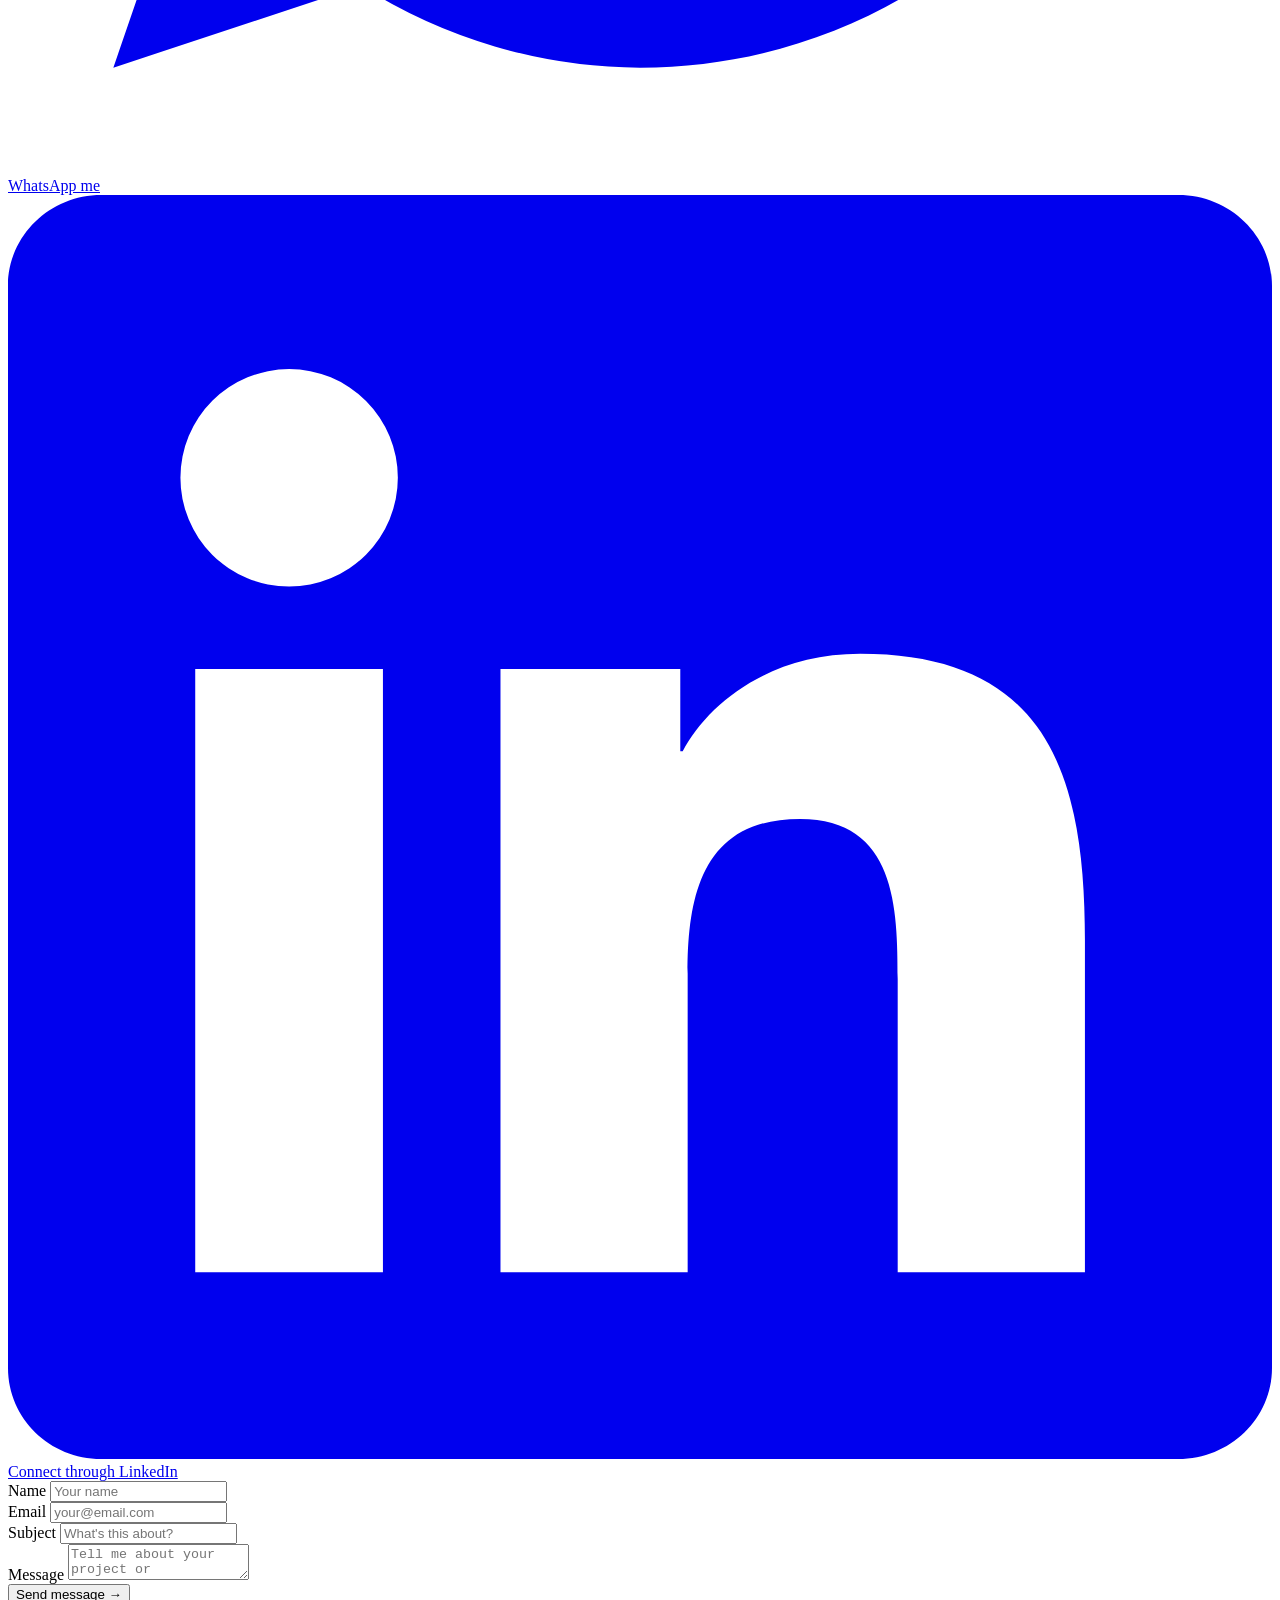
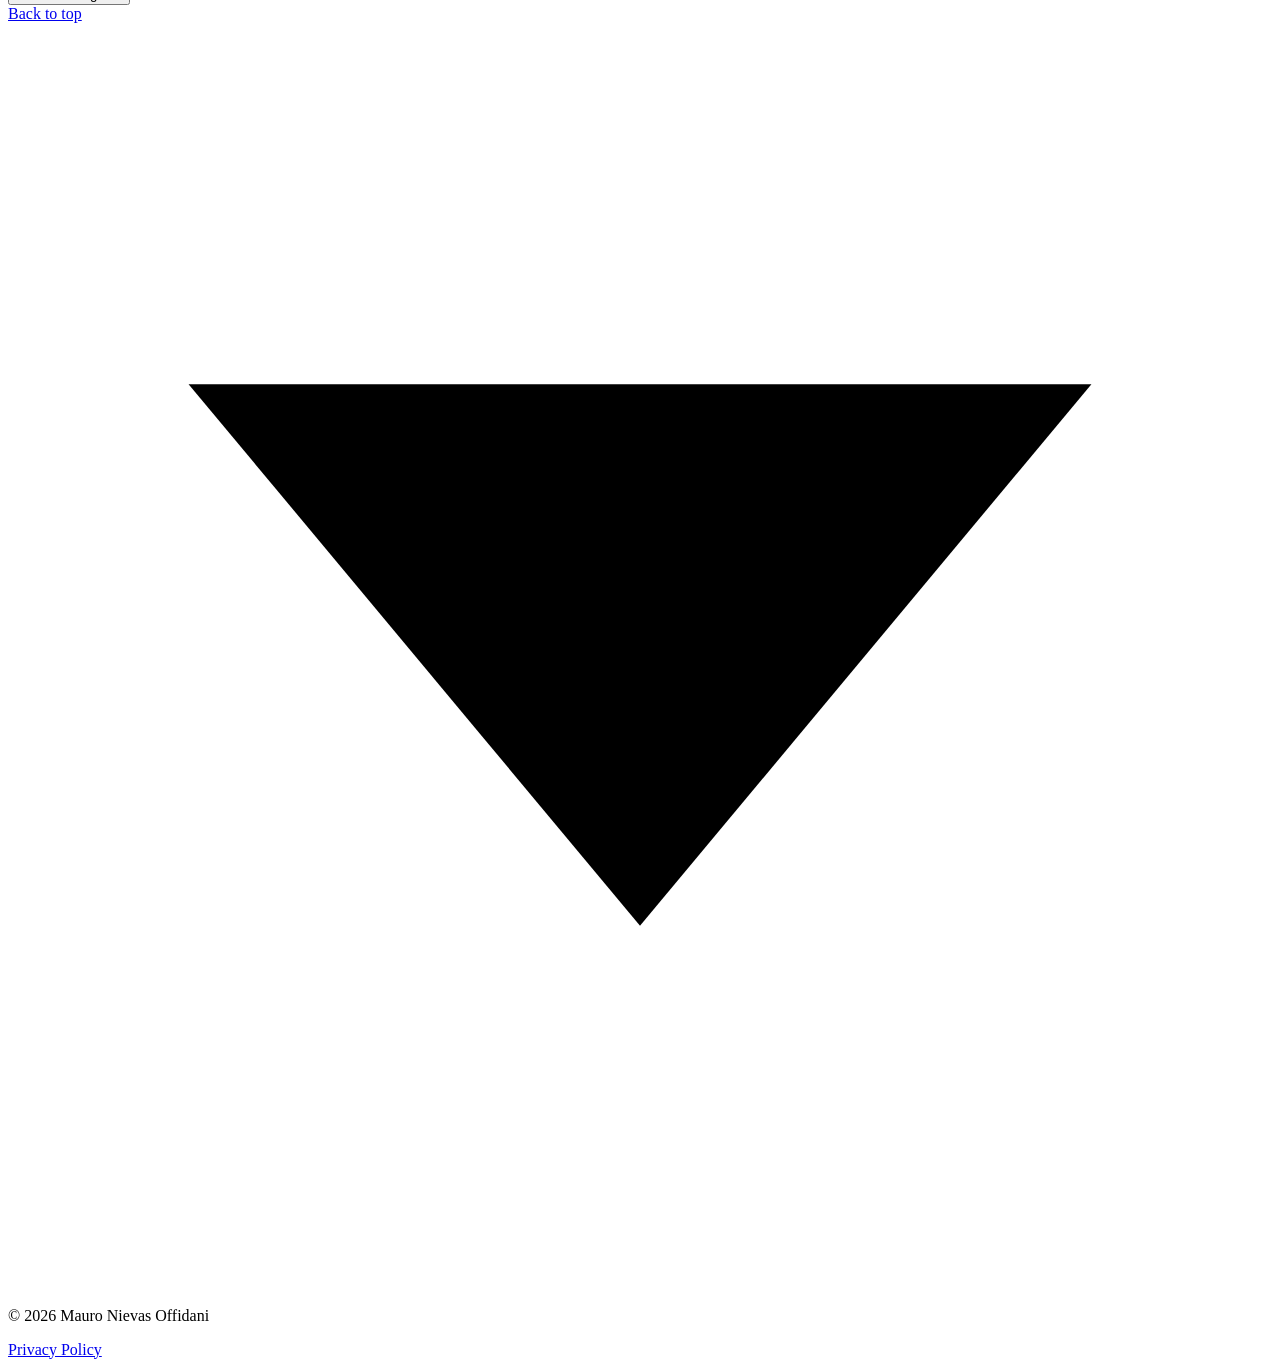
==== commit 390e6de2: "Update index.html" ====
--- a/index.html
+++ b/index.html
@@ -1,2051 +1,719 @@
 <!DOCTYPE html>
+
+
 <html lang="en">
+
 <head>
-  <meta charset="UTF-8" />
-  <meta name="viewport" content="width=device-width, initial-scale=1.0" />
-  <title>Mauro Nievas Offidani · AI & Data Science for Healthcare</title>
-
+  <meta charset="utf-8" />
+  <meta content="width=device-width, initial-scale=1.0" name="viewport" />
+  <title>Mauro Nievas Offidani</title>
   <!-- Favicon -->
-  <link rel="icon" type="image/svg+xml" href="data:image/svg+xml,<svg xmlns='http://www.w3.org/2000/svg' viewBox='0 0 64 64'><circle cx='32' cy='32' r='32' fill='white'/><text x='50%25' y='54%25' dominant-baseline='middle' text-anchor='middle' font-family='Georgia,serif' font-weight='800' font-size='42' fill='%230073E5'>M</text></svg>">
-
+  <link
+    href="data:image/svg+xml,<svg xmlns='http://www.w3.org/2000/svg' viewBox='0 0 64 64'><circle cx='32' cy='32' r='32' fill='white'/><text x='50%25' y='54%25' dominant-baseline='middle' text-anchor='middle' font-family='Georgia,serif' font-weight='800' font-size='42' fill='%230073E5'>M</text></svg>"
+    rel="icon" type="image/svg+xml" />
   <!-- Open Graph -->
-  <meta property="og:title" content="Mauro Nievas Offidani — AI & Data Science for Healthcare" />
-  <meta property="og:description" content="Medical Doctor and Senior Data Scientist specializing in healthcare AI. RAG pipelines, NLP, clinical automations and more." />
-  <meta property="og:image" content="https://mauro-nievoff.github.io/hero_image.png" />
-  <meta property="og:url" content="https://mauro-nievoff.github.io/" />
-  <meta property="og:type" content="website" />
-  <meta name="twitter:card" content="summary_large_image" />
-  <meta name="twitter:title" content="Mauro Nievas Offidani — AI & Data Science for Healthcare" />
-  <meta name="twitter:description" content="Medical Doctor and Senior Data Scientist specializing in healthcare AI." />
-  <meta name="twitter:image" content="https://mauro-nievoff.github.io/hero_image.png" />
-
+  <meta content="Mauro Nievas Offidani — AI &amp; Data Science for Healthcare" property="og:title" />
+  <meta
+    content="Medical Doctor and Senior Data Scientist specializing in healthcare AI. RAG pipelines, NLP, clinical automations and more."
+    property="og:description" />
+  <meta content="https://mauro-nievoff.github.io/hero_image.webp" property="og:image" />
+  <meta content="https://mauro-nievoff.github.io/" property="og:url" />
+  <meta content="website" property="og:type" />
+  <meta content="summary_large_image" name="twitter:card" />
+  <meta content="Mauro Nievas Offidani — AI &amp; Data Science for Healthcare" name="twitter:title" />
+  <meta content="Medical Doctor and Senior Data Scientist specializing in healthcare AI." name="twitter:description" />
+  <meta content="https://mauro-nievoff.github.io/hero_image.webp" name="twitter:image" />
   <!-- Fonts from Google -->
-  <link rel="preconnect" href="https://fonts.googleapis.com" />
-  <link rel="preconnect" href="https://fonts.gstatic.com" crossorigin />
-  <link href="https://fonts.googleapis.com/css2?family=Roboto:wght@400,500,700,800&family=Lato:wght@300,400,700&display=swap" rel="stylesheet" />
-
-  <style>
-    *, *::before, *::after { box-sizing: border-box; margin: 0; padding: 0; }
-
-    :root {
-      --blue:       #0073E5;
-      --blue-mid:   #6AA7FF;
-      --blue-light: #8CC2FF;
-      --blue-pale:  #E7EFFF;
-      --dark:       #434656;
-      --muted:      #617795;
-      --white:      #FFFFFF;
-    }
-
-    html {
-      overflow-y: scroll;
-      overflow-x: hidden;
-    }
-    body {
-      overflow-x: hidden;
-    }
-
-    body {
-      font-family: 'Lato', sans-serif;
-      color: var(--dark);
-      background: var(--white);
-      height: 100%;
-    }
-
-    /* ── SECTION BASE ── */
-    section {
-      min-height: 100vh;
-      display: flex;
-      flex-direction: column;
-      justify-content: center;
-      align-items: center;
-      position: relative;
-      padding: 3rem 1.5rem;
-    }
-
-    /* ── SECTION 1 · HERO ── */
-    #hero {
-      background: linear-gradient(135deg, #C8D9F5 0%, #E7EFFF 55%, #D5E5FF 100%);
-      text-align: center;
-      gap: 0;
-    }
-
-    .hero-inner {
-      display: flex;
-      flex-direction: column;
-      align-items: center;
-      gap: 1.1rem;
-      flex: 1;
-      justify-content: center;
-    }
-
-    /* Hero image */
-    .hero-image-wrap {
-      position: relative;
-      width: clamp(260px, 78vw, 860px);
-      border-radius: 20px;
-      overflow: hidden;
-    }
-
-    .hero-image-wrap img {
-      width: 100%;
-      display: block;
-      border-radius: 20px;
-    }
-
-
-    /* Name */
-    .hero-name {
-      font-family: 'Roboto', sans-serif;
-      font-size: clamp(1.6rem, 4vw, 2.6rem);
-      font-weight: 800;
-      color: var(--dark);
-      line-height: 1.1;
-      letter-spacing: -0.01em;
-    }
-
-    /* Credentials inline — same font, same weight */
-    .hero-credentials-inline {
-      font-family: 'Roboto', sans-serif;
-      font-weight: 800;
-      font-size: clamp(1.6rem, 4vw, 2.6rem);
-      color: var(--dark);
-      letter-spacing: -0.01em;
-    }
-
-    /* Tagline */
-    .hero-tagline {
-      font-family: 'Lato', sans-serif;
-      font-size: clamp(1.15rem, 2.2vw, 1.45rem);
-      font-weight: 400;
-      color: var(--dark);
-      max-width: 480px;
-      line-height: 1.5;
-    }
-
-    /* Divider hidden */
-    .hero-divider { display: none; }
-
-    /* Scroll CTA */
-    .scroll-cta {
-      position: absolute;
-      bottom: 2.5rem;
-      left: 50%;
-      transform: translateX(-50%);
-      display: flex;
-      flex-direction: column;
-      align-items: center;
-      gap: 0.6rem;
-      cursor: pointer;
-      text-decoration: none;
-      color: var(--muted);
-      transition: color 0.2s;
-    }
-
-    .scroll-cta:hover { color: var(--blue); }
-
-    .scroll-cta-text {
-      font-family: 'Lato', sans-serif;
-      font-size: 0.85rem;
-      font-weight: 500;
-      letter-spacing: 0.03em;
-      white-space: nowrap;
-    }
-
-    .scroll-cta-arrow {
-      width: 28px;
-      height: 28px;
-      border: 1.5px solid currentColor;
-      border-radius: 50%;
-      display: flex;
-      align-items: center;
-      justify-content: center;
-      animation: bounce 2s ease-in-out infinite;
-    }
-
-    .scroll-cta-arrow svg {
-      width: 14px;
-      height: 14px;
-      stroke: currentColor;
-      fill: none;
-      stroke-width: 2;
-      stroke-linecap: round;
-      stroke-linejoin: round;
-    }
-
-    @keyframes bounce {
-      0%, 100% { transform: translateY(0); }
-      50%       { transform: translateY(5px); }
-    }
-
-    /* ── SECTION 2 · WHO AM I ── */
-    #about {
-      background: linear-gradient(135deg, #E7EFFF 0%, #FFFFFF 60%, #F0F6FF 100%);
-      padding-top: 0;
-      padding-bottom: 0;
-      overflow: hidden;
-      justify-content: flex-start;
-    }
-
-    .whois-inner {
-      display: flex;
-      width: 100%;
-      min-height: 100vh;
-    }
-
-    /* Left column */
-    .whois-left {
-      flex: 0 0 40%;
-      display: flex;
-      flex-direction: column;
-      align-items: center;
-      justify-content: center;
-      gap: 1rem;
-      padding: 1.5rem 1.5rem 4rem 2rem;
-      border-right: 1px solid var(--blue-pale);
-    }
-
-    .whois-photo { order: 1; }
-    .whois-metrics { order: 2; }
-    .whois-upwork { order: 3; }
-
-    .whois-photo {
-      width: 100%;
-      max-width: 100%;
-      border-radius: 16px;
-      overflow: hidden;
-      flex-shrink: 0;
-    }
-
-    .whois-photo img {
-      width: 100%;
-      display: block;
-      border-radius: 16px;
-      object-fit: cover;
-      object-position: center top;
-    }
-
-    .whois-metrics {
-      display: grid;
-      grid-template-columns: repeat(3, 1fr);
-      gap: 0.6rem;
-      width: 100%;
-    }
-
-    .whois-metrics .metric {
-      display: flex;
-      flex-direction: column;
-      align-items: center;
-      justify-content: center;
-      text-align: center;
-      padding: 0.45rem 0.75rem;
-      aspect-ratio: unset;
-    }
-
-    .whois-metrics .metric-value {
-      font-size: clamp(2rem, 3.5vw, 3rem);
-    }
-
-    .whois-metrics .metric-label {
-      font-size: 1rem;
-      font-weight: 700;
-      color: var(--dark);
-    }
-
-    .whois-upwork {
-      font-family: 'Lato', sans-serif;
-      font-size: 0.72rem;
-      font-weight: 500;
-      color: var(--muted);
-      text-decoration: none;
-      border-bottom: 1px solid rgba(97,119,149,0.3);
-      padding-bottom: 1px;
-      display: inline-flex;
-      align-items: center;
-      gap: 4px;
-    }
-
-    /* Right column */
-    .whois-content {
-      flex: 1;
-      display: flex;
-      flex-direction: column;
-      justify-content: center;
-      gap: 2rem;
-      padding: 1.5rem 3rem 4rem 3rem;
-    }
-
-
-    .whois-bio p {
-      font-family: 'Lato', sans-serif;
-      font-size: clamp(1.2rem, 1.8vw, 1.5rem);
-      color: var(--dark);
-      line-height: 1.8;
-      margin-bottom: 0.75rem;
-    }
-
-    .whois-bio strong {
-      font-weight: 700;
-      color: var(--blue);
-    }
-
-    .whois-bio p:last-child { margin-bottom: 0; }
-
-    .whois-bio-mobile { display: none; }
-
-    /* Tech stack icon grid */
-    .tech-grid {
-      display: grid;
-      grid-template-columns: repeat(auto-fill, minmax(110px, 1fr));
-      gap: 0.75rem;
-      width: 100%;
-    }
-
-    .tech-card {
-      background: var(--blue-pale);
-      border: 1px solid rgba(0,115,229,0.08);
-      border-radius: 12px;
-      width: 100%;
-      height: auto;
-      aspect-ratio: 1/1;
-      padding: 0.6rem;
-      display: flex;
-      flex-direction: column;
-      align-items: center;
-      justify-content: center;
-      gap: 0.4rem;
-    }
-
-    .tech-card img {
-      width: 44px;
-      height: 44px;
-      object-fit: contain;
-    }
-
-    .tech-card-badge {
-      width: 40px;
-      height: 40px;
-      border-radius: 8px;
-      background: var(--blue);
-      display: flex;
-      align-items: center;
-      justify-content: center;
-      font-family: 'Roboto', sans-serif;
-      font-size: 0.6rem;
-      font-weight: 800;
-      color: white;
-      letter-spacing: 0.02em;
-      text-align: center;
-      line-height: 1.2;
-    }
-
-    .tech-card span {
-      font-family: 'Lato', sans-serif;
-      font-size: 0.9rem;
-      font-weight: 600;
-      color: var(--dark);
-      text-align: center;
-      line-height: 1.2;
-    }
-
-    @media (max-width: 860px) {
-      .whois-inner {
-        flex-direction: column;
-        height: auto;
-      }
-      #about {
-        justify-content: flex-start;
-        padding-top: 3.5rem;
-      }
-      .whois-left {
-        flex-direction: column;
-        align-items: center;
-        border-right: none;
-        border-bottom: none;
-        padding: 0;
-        gap: 0.7rem;
-      }
-      .whois-photo { order: 1; }
-      .whois-metrics { order: 2; }
-      .whois-upwork { order: 3; }
-      .whois-photo {
-        width: 100%;
-        max-width: 100%;
-        aspect-ratio: 16 / 7;
-        overflow: hidden;
-        border-radius: 0;
-        margin-bottom: 0.5rem;
-      }
-      .whois-photo img {
-        border-radius: 0;
-      }
-      .whois-photo img {
-        width: 100%;
-        height: 100%;
-        object-fit: cover;
-        object-position: 50% 10%;
-      }
-      .whois-metrics {
-        width: 100%;
-        max-width: 360px;
-        grid-template-columns: repeat(3, 1fr);
-        gap: 0.3rem;
-        padding: 0 0.75rem;
-        justify-items: center;
-        margin: 0 auto;
-      }
-      .whois-metrics .metric {
-        width: 100%;
-        padding-top: 0.15rem;
-        padding-bottom: 0.15rem;
-      }
-      .whois-upwork {
-        justify-content: center;
-        margin-top: 0.3rem;
-        margin-bottom: 1.25rem;
-      }
-      .whois-content { padding: 0.75rem 1rem 1.5rem; gap: 0.75rem; flex: 0 1 auto; justify-content: flex-start; }
-      .whois-bio-desktop { display: none; }
-      .whois-bio-mobile { display: block; }
-    }
-
-    @media (max-width: 480px) {
-      .whois-metrics .metric-value { font-size: 1.4rem; }
-      .whois-metrics .metric-label { font-size: 0.75rem; }
-      .whois-bio-mobile p { font-size: 1.05rem; line-height: 1.6; margin-bottom: 1.5rem; }
-      .tech-grid {
-        grid-template-columns: repeat(2, 1fr);
-        gap: 0.5rem;
-        justify-content: center;
-        margin-bottom: 1.5rem;
-      }
-      .tech-card {
-        width: 100%;
-        height: auto;
-        aspect-ratio: unset;
-        padding: 0.6rem 0.5rem;
-        gap: 0.4rem;
-        border-radius: 10px;
-        flex-direction: column;
-        align-items: center;
-        justify-content: center;
-        text-align: center;
-      }
-      .tech-card img { width: 28px; height: 28px; flex-shrink: 0; }
-      .tech-card-badge { width: 28px; height: 28px; font-size: 0.55rem; border-radius: 5px; flex-shrink: 0; }
-      .tech-card span { font-size: 1rem; font-weight: 700; line-height: 1.2; text-align: center; }
-    }
-
-    /* ── SECTION 2 · SERVICES ── */
-    #services {
-      background: linear-gradient(135deg, #E7EFFF 0%, #FFFFFF 60%, #F0F6FF 100%);
-      padding: 1rem 2rem 4rem;
-      justify-content: flex-start;
-    }
-
-    .section-header {
-      text-align: center;
-      margin-bottom: 3rem;
-    }
-
-    .section-eyebrow {
-      font-family: 'Lato', sans-serif;
-      font-size: 0.75rem;
-      font-weight: 500;
-      letter-spacing: 0.12em;
-      text-transform: uppercase;
-      color: var(--blue);
-      margin-bottom: 0.75rem;
-    }
-
-    .section-title {
-      font-family: 'Roboto', sans-serif;
-      font-size: clamp(1.8rem, 3.5vw, 2.4rem);
-      font-weight: 700;
-      color: var(--dark);
-      line-height: 1.2;
-    }
-
-    .services-grid {
-      display: grid;
-      grid-template-columns: repeat(3, 1fr);
-      grid-auto-rows: 1fr;
-      gap: 1.25rem;
-      width: 100%;
-      max-width: 960px;
-      margin: 0 auto;
-    }
-
-    .service-card {
-      background: transparent;
-      border-radius: 16px;
-      cursor: default;
-      display: flex;
-      flex-direction: column;
-    }
-
-    .service-card-inner {
-      position: relative;
-      width: 100%;
-      display: flex;
-      flex-direction: column;
-      flex: 1;
-    }
-
-    /* Desktop: static card, front only, with description visible */
-    .service-card-front {
-      position: relative;
-      width: 100%;
-      display: flex;
-      flex-direction: column;
-      gap: 0;
-      padding-bottom: 0;
-      border-radius: 16px;
-      border: 2px solid rgba(0,115,229,0.22);
-      overflow: hidden;
-      background: var(--white);
-      box-shadow: 0 3px 12px rgba(0,115,229,0.07);
-      transition: box-shadow 0.2s ease, transform 0.2s ease;
-    }
-
-    .service-card:hover .service-card-front {
-      box-shadow: 0 8px 24px rgba(0, 115, 229, 0.1);
-      transform: translateY(-3px);
-    }
-
-    .service-card-back { display: none !important; }
-
-    .service-card-back .service-desc {
-      color: rgba(255,255,255,0.95);
-      font-size: 0.85rem;
-      line-height: 1.6;
-      padding: 0;
-      display: block;
-    }
-
-    .service-card-front .service-title,
-    .service-card-front .service-desc {
-      padding-left: 0.85rem;
-      padding-right: 0.85rem;
-    }
-
-    .service-image {
-      width: 100%;
-      height: 180px;
-      display: flex;
-      align-items: center;
-      justify-content: center;
-      flex-shrink: 0;
-    }
-
-    .service-image svg {
-      width: 56px;
-      height: 56px;
-      stroke: white;
-      fill: none;
-      opacity: 0.9;
-      stroke-width: 1.75;
-      stroke-linecap: round;
-      stroke-linejoin: round;
-    }
-
-    .service-title {
-      font-family: 'Roboto', sans-serif;
-      font-size: 1rem;
-      font-weight: 700;
-      color: #2a2c3e;
-      line-height: 1.3;
-      margin-top: 0.4rem;
-      margin-bottom: 0.25rem;
-      text-align: center;
-      display: block;
-    }
-
-    .service-desc {
-      font-family: 'Lato', sans-serif;
-      font-size: 0.85rem;
-      font-weight: 400;
-      color: #3d4f66;
-      line-height: 1.5;
-      text-align: center;
-      margin-bottom: 0.5rem;
-    }
-
-    @media (max-width: 720px) {
-      .services-grid {
-        grid-template-columns: repeat(2, 1fr);
-      }
-    }
-
-    @media (max-width: 480px) {
-      .services-grid {
-        grid-template-columns: 1fr;
-        gap: 1rem;
-      }
-      #services {
-        padding-top: 4rem;
-        padding-left: 0.8rem;
-        padding-right: 0.8rem;
-        padding-bottom: 2.4rem;
-      }
-      .service-card {
-        border-radius: 12px;
-        cursor: default;
-        height: auto;
-      }
-      .service-card-front {
-        position: relative;
-        width: 100%;
-        display: flex;
-        flex-direction: column;
-      }
-      .service-image {
-        height: 200px;
-        width: 100%;
-      }
-      .service-image svg {
-        width: 40px;
-        height: 40px;
-      }
-      .service-title {
-        font-size: 1.2rem;
-        font-weight: 700;
-        margin-top: 0.5rem;
-        margin-bottom: 0.25rem;
-        padding-left: 0.75rem;
-        padding-right: 0.75rem;
-        line-height: 1.3;
-        text-align: center;
-        display: block;
-      }
-      .service-desc {
-        font-size: 1rem;
-        padding: 0 0.75rem 0.75rem;
-        line-height: 1.5;
-        text-align: center;
-        display: block;
-      }
-      .service-card-back .service-desc {
-        font-size: 1.3rem !important;
-        font-weight: 600;
-        line-height: 1.6;
-      }
-    }
-
-    /* ── RESPONSIVE ── */
-    @media (max-width: 480px) {
-      .hero-image-wrap {
-        width: 98vw;
-      }
-      .scroll-cta {
-        bottom: 4rem;
-      }
-    }
-
-    /* ── 1024px LANDSCAPE TABLET ── */
-    @media (max-width: 1024px) {
-      /* Global: prevent overflow */
-      section { min-height: auto; padding: 1rem 1.5rem 2rem; }
-
-      /* Navbar */
-      .navbar { padding: 0.75rem 1rem; }
-
-      /* Hero */
-      .hero-image-wrap { width: clamp(180px, 38vw, 380px); }
-      .hero-name { font-size: clamp(1rem, 2.5vw, 1.6rem); }
-      .hero-credentials-inline { font-size: clamp(1rem, 2.5vw, 1.6rem); }
-      .hero-tagline { font-size: clamp(0.8rem, 1.3vw, 1rem); }
-
-      /* About */
-      .whois-inner { min-height: auto; }
-      .whois-left { flex: 0 0 26%; padding: 0.75rem 1rem 1.5rem 1rem; gap: 0.75rem; }
-      .whois-content { padding: 0.75rem 1.5rem 1.5rem; gap: 0.75rem; }
-      .whois-bio p { font-size: 0.8rem; line-height: 1.5; }
-      .whois-metrics { max-width: 100%; }
-      .whois-metrics .metric-value { font-size: 1.1rem; }
-      .whois-metrics .metric-label { font-size: 0.58rem; }
-      .tech-card { width: 72px; height: 72px; }
-      .tech-card span { font-size: 0.62rem; }
-      .tech-card img, .tech-card-badge { width: 28px; height: 28px; }
-      .tech-grid { grid-template-columns: repeat(auto-fill, minmax(72px, 1fr)); gap: 0.4rem; }
-
-      /* Services: 2x3 */
-      .services-grid { grid-template-columns: repeat(2, 1fr); gap: 0.75rem; max-width: 640px; margin: 0 auto; }
-      .service-image { height: 140px; aspect-ratio: unset; }
-      .service-title { font-size: 0.85rem; min-height: 1.8rem; }
-      .service-desc { font-size: 0.72rem; line-height: 1.4; }
-      .service-card-front { padding-bottom: 0.75rem; gap: 0.35rem; }
-
-      /* Projects: 2x2 */
-      .projects-grid { grid-template-columns: repeat(2, 1fr); max-width: 680px; gap: 0.75rem; }
-      #projects .about-inner { max-width: 680px; }
-      .project-thumb { height: 180px; }
-      .project-title { font-size: 0.9rem; }
-      .project-desc { font-size: 0.78rem; line-height: 1.5; }
-      .project-body { padding: 0.75rem 1rem 0.75rem; gap: 0.35rem; }
-
-      /* Section titles */
-      .section-title-wrap { padding-top: 2.5rem; margin-bottom: 0.25rem; }
-      .section-title { font-size: clamp(1.2rem, 3vw, 1.8rem); }
-
-      /* Contact */
-      .contact-inner { padding-top: 2.5rem; gap: 1.5rem; }
-      .contact-header p { font-size: 0.9rem; }
-    }
-
-    /* ── 768px PORTRAIT TABLET ── */
-    @media (max-width: 768px) and (min-width: 481px) {
-      .section-title-wrap { padding-top: 4.5rem; }
-      #about { padding-top: 1rem; }
-      .whois-inner { flex-direction: column; height: auto; }
-      .whois-left {
-        flex: none;
-        flex-direction: row;
-        flex-wrap: nowrap;
-        align-items: flex-start;
-        border-right: none;
-        border-bottom: 1px solid var(--blue-pale);
-        padding: 0 0 1rem;
-        gap: 1rem;
-      }
-      .whois-photo {
-        flex: 0 0 40%;
-        max-width: 40%;
-        aspect-ratio: 3 / 4;
-        overflow: hidden;
-      }
-      .whois-photo img { height: 100%; object-fit: cover; object-position: 50% top; }
-      .whois-metrics {
-        flex: 1;
-        grid-template-columns: 1fr;
-        gap: 0.4rem;
-      }
-      .whois-content { padding: 1.5rem 1.5rem 3rem; }
-      /* Tech grid: 4 cols */
-      .tech-grid {
-        grid-template-columns: repeat(auto-fill, minmax(100px, 1fr));
-        max-width: 100%;
-      }
-      .whois-content .tech-grid { margin-top: 1rem; }
-      /* Services: 2 cols on tablet */
-      .services-grid { grid-template-columns: repeat(2, 1fr); }
-      /* Projects: 2x2 */
-      .projects-grid { grid-template-columns: repeat(2, 1fr); }
-      /* Contact */
-      .contact-inner { padding-top: 4rem; }
-    }
-
-    /* ── MOBILE OVERRIDES (must come after 1024px to win cascade) ── */
-    @media (max-width: 480px) {
-      /* Navbar: restore full height on mobile */
-      .navbar { padding: 1.1rem 1rem !important; }
-      /* Bigger section titles on mobile */
-      .section-title { font-size: 2rem !important; font-weight: 800; }
-      .contact-header .section-title { font-size: 2rem !important; }
-      /* Project cards: 1 col */
-      .projects-grid { grid-template-columns: 1fr !important; gap: 1rem !important; }
-      /* Hero: full width image, normal section height */
-      section { min-height: 100vh; }
-      .hero-image-wrap { width: 98vw !important; }
-      .hero-name { font-size: clamp(1.6rem, 4vw, 2.6rem) !important; }
-      .hero-credentials-inline { font-size: clamp(1.6rem, 4vw, 2.6rem) !important; }
-      .hero-tagline { font-size: clamp(1.15rem, 2.2vw, 1.45rem) !important; }
-
-      /* Services: FORCE 1 column */
-      .services-grid { grid-template-columns: 1fr !important; }
-
-      /* Tech stack: larger cards */
-      .tech-card { width: 100% !important; height: auto !important; aspect-ratio: unset !important; padding: 0.75rem !important; flex-direction: column !important; align-items: center !important; }
-      .tech-card img { width: 36px !important; height: 36px !important; }
-      .tech-card-badge { width: 36px !important; height: 36px !important; font-size: 0.6rem !important; }
-      .tech-card span { font-size: 1.05rem !important; }
-      .tech-grid { grid-template-columns: repeat(2, 1fr) !important; gap: 0.6rem !important; }
-    }
-
-    /* ── TABLET 768px OVERRIDES (after 1024px) ── */
-    @media (max-width: 768px) and (min-width: 481px) {
-      /* Hero: reasonable size */
-      .hero-image-wrap { width: clamp(260px, 60vw, 500px) !important; }
-      .hero-name { font-size: clamp(1.4rem, 3.5vw, 2rem) !important; }
-      .hero-tagline { font-size: clamp(1rem, 2vw, 1.2rem) !important; }
-
-      /* Upwork: ensure it's below metrics */
-      .whois-left { flex-direction: column !important; }
-      .whois-photo { order: 1; }
-      .whois-metrics { order: 2; }
-      .whois-upwork { order: 3; margin-top: 0.5rem; }
-    }
-
-    @media (prefers-reduced-motion: reduce) {
-      .scroll-cta-arrow { animation: none; }
-    }
-
-    /* ── SECTION 3 · PROJECTS ── */
-    #projects {
-      background: linear-gradient(135deg, #F0F6FF 0%, #FFFFFF 60%, #E7EFFF 100%);
-      padding: 1rem 3rem 4rem;
-      align-items: center;
-      justify-content: flex-start;
-    }
-
-    #projects .about-inner {
-      max-width: 960px;
-    }
-
-    .about-inner {
-      width: 100%;
-      max-width: 960px;
-      display: flex;
-      flex-direction: column;
-      gap: 3.5rem;
-    }
-
-    .metrics-row {
-      display: grid;
-      grid-template-columns: repeat(5, 1fr);
-      gap: 1rem;
-      text-align: center;
-    }
-
-    .metric {
-      display: flex;
-      flex-direction: column;
-      gap: 0.35rem;
-      padding: 1.25rem 0.75rem;
-      background: var(--blue-pale);
-      border-radius: 14px;
-    }
-
-    .metric-value {
-      font-family: 'Roboto', sans-serif;
-      font-size: clamp(1.3rem, 2.5vw, 1.8rem);
-      font-weight: 700;
-      color: var(--blue);
-      line-height: 1;
-    }
-
-    .metric-label {
-      font-family: 'Lato', sans-serif;
-      font-size: 0.72rem;
-      font-weight: 500;
-      color: var(--muted);
-      line-height: 1.3;
-    }
-
-    .about-bio-block p {
-      font-family: 'Lato', sans-serif;
-      font-size: clamp(0.95rem, 1.5vw, 1.05rem);
-      color: var(--dark);
-      line-height: 1.75;
-      max-width: 720px;
-      margin-bottom: 0.85rem;
-    }
-
-    .skills-grid {
-      display: flex;
-      flex-wrap: wrap;
-      gap: 0.65rem;
-      margin-top: 0.5rem;
-    }
-
-    .skill-chip {
-      display: flex;
-      align-items: center;
-      gap: 0.5rem;
-      background: var(--blue-pale);
-      border: 1px solid rgba(0,115,229,0.12);
-      border-radius: 999px;
-      padding: 0.4rem 0.85rem;
-      font-family: 'Lato', sans-serif;
-      font-size: 0.8rem;
-      font-weight: 500;
-      color: var(--dark);
-    }
-
-    .skill-chip img {
-      width: 18px;
-      height: 18px;
-      object-fit: contain;
-    }
-
-    .skill-chip-badge {
-      background: var(--blue);
-      color: var(--white);
-      border-color: transparent;
-      font-size: 0.72rem;
-      font-weight: 600;
-      letter-spacing: 0.03em;
-    }
-
-    .projects-grid {
-      display: grid;
-      grid-template-columns: repeat(2, 1fr);
-      gap: 1.5rem;
-      width: 100%;
-      max-width: 960px;
-      margin: 0 auto;
-    }
-
-    .project-card {
-      background: transparent;
-      border-radius: 16px;
-      cursor: default;
-      display: flex;
-      flex-direction: column;
-    }
-
-    .project-card-inner {
-      position: relative;
-      width: 100%;
-      flex: 1;
-      display: flex;
-      flex-direction: column;
-    }
-
-    .project-card-front {
-      position: relative;
-      width: 100%;
-      flex: 1;
-      display: flex;
-      flex-direction: column;
-      background: var(--white);
-      border: 2px solid rgba(0,115,229,0.22);
-      border-radius: 16px;
-      overflow: hidden;
-      box-shadow: 0 3px 12px rgba(0,115,229,0.07);
-      transition: transform 0.2s ease, box-shadow 0.2s ease;
-    }
-
-    .project-card:hover .project-card-front {
-      transform: translateY(-3px);
-      box-shadow: 0 12px 32px rgba(0,115,229,0.18);
-      border-color: var(--blue);
-    }
-
-    .project-card-back { display: none !important; }
-
-    .project-thumb {
-      width: 100%;
-      aspect-ratio: 16 / 10;
-      overflow: hidden;
-      flex-shrink: 0;
-      display: flex;
-      align-items: center;
-      justify-content: center;
-      background: #f8fbff;
-    }
-
-    .project-thumb svg { width: 100%; height: 100%; }
-
-    .project-body {
-      padding: 1rem 1.25rem 1.1rem;
-      display: flex;
-      flex-direction: column;
-      gap: 0.5rem;
-      background: var(--blue-pale);
-      flex: 1;
-    }
-
-    .project-title {
-      font-family: 'Roboto', sans-serif;
-      font-size: 1.1rem;
-      font-weight: 700;
-      color: #2a2c3e;
-      line-height: 1.3;
-      text-align: center;
-    }
-
-    .project-desc {
-      font-family: 'Lato', sans-serif;
-      font-size: 0.88rem;
-      color: #3d4f66;
-      line-height: 1.55;
-      text-align: center;
-    }
-
-    .project-links {
-      display: flex;
-      gap: 0.5rem;
-      margin-top: 0.4rem;
-      flex-wrap: wrap;
-      justify-content: center;
-      padding-bottom: 0.5rem;
-    }
-
-    .project-link {
-      font-family: 'Lato', sans-serif;
-      font-size: 0.95rem;
-      font-weight: 600;
-      color: var(--blue);
-      text-decoration: none;
-      border-bottom: 1px solid rgba(0,115,229,0.25);
-      padding-bottom: 1px;
-      transition: border-color 0.2s;
-    }
-
-    .project-link:hover { border-color: var(--blue); }
-
-    .github-cta { text-align: center; margin-top: 0.5rem; }
-
-    .github-btn {
-      display: inline-flex;
-      align-items: center;
-      gap: 0.5rem;
-      font-family: 'Lato', sans-serif;
-      font-size: 0.85rem;
-      font-weight: 500;
-      color: var(--dark);
-      text-decoration: none;
-      border: 1.5px solid rgba(67,70,86,0.2);
-      border-radius: 999px;
-      padding: 0.6rem 1.25rem;
-      transition: border-color 0.2s, color 0.2s;
-    }
-
-    .github-btn:hover { border-color: var(--blue); color: var(--blue); }
-    .github-btn svg { width: 18px; height: 18px; fill: currentColor; }
-
-    @media (max-width: 720px) {
-      .metrics-row { grid-template-columns: repeat(3, 1fr); }
-    }
-
-    @media (max-width: 480px) {
-      .metrics-row { grid-template-columns: repeat(2, 1fr); }
-      .projects-grid {
-        grid-template-columns: 1fr;
-        gap: 0.75rem;
-      }
-      #projects {
-        padding-top: 4rem;
-        padding-left: 0.8rem;
-        padding-right: 0.8rem;
-        padding-bottom: 2.4rem;
-      }
-      .project-card {
-        cursor: default;
-        min-height: 380px;
-        display: flex;
-        flex-direction: column;
-      }
-
-      .project-card.flipped .project-card-inner {
-        transform: rotateY(180deg);
-      }
-      .project-card-front {
-        position: relative;
-        width: 100%;
-      }
-      .project-card-back {
-        display: flex;
-        position: absolute;
-        top: 0;
-        left: 0;
-        width: 100%;
-        height: 100%;
-        transform: rotateY(180deg);
-        backface-visibility: hidden;
-        -webkit-backface-visibility: hidden;
-        flex-direction: column;
-        align-items: center;
-        justify-content: center;
-        text-align: center;
-        padding: 0.8rem 0.68rem;
-        border-radius: 10px;
-      }
-      .project-card-back .project-desc {
-        color: white;
-        font-size: 1.1rem;
-        font-weight: 500;
-        line-height: 1.55;
-        flex: none;
-        text-align: center;
-      }
-      .project-desc-front {
-        display: none;
-      }
-      .project-desc {
-        font-size: 0.95rem;
-        line-height: 1.4;
-      }
-      .project-thumb {
-        height: 220px;
-      }
-      .project-body {
-        padding: 0.85rem 1rem 0.85rem;
-        gap: 0.4rem;
-        align-items: center;
-        text-align: center;
-        justify-content: flex-start;
-      }
-      .project-title {
-        font-size: 1.2rem;
-        font-weight: 800;
-        line-height: 1.25;
-        text-align: center;
-      }
-      .project-links {
-        gap: 0.5rem;
-        margin-top: 0.25rem;
-        justify-content: center;
-      }
-      .project-link {
-        font-size: 1rem;
-        font-weight: 700;
-      }
-    }
-
-    /* ── SECTION 4 · CONTACT ── */
-    #contact {
-      background: linear-gradient(135deg, #E7EFFF 0%, #FFFFFF 60%, #F0F6FF 100%);
-      padding: 0 2rem 4rem;
-      align-items: center;
-      justify-content: flex-start;
-    }
-
-    .contact-inner {
-      width: 100%;
-      max-width: 680px;
-      display: flex;
-      flex-direction: column;
-      gap: 2.5rem;
-      padding-top: 3.5rem;
-    }
-
-    .contact-header { text-align: center; }
-
-    .contact-header .section-eyebrow { color: var(--blue); }
-
-    .contact-header .section-title { color: var(--dark); }
-
-    .contact-header p {
-      font-family: 'Lato', sans-serif;
-      font-size: 1.1rem;
-      color: var(--muted);
-      margin-top: 0.75rem;
-      line-height: 1.6;
-    }
-
-    /* Action buttons row */
-    .contact-actions {
-      display: flex;
-      gap: 1rem;
-      justify-content: center;
-      flex-wrap: wrap;
-    }
-
-    .contact-btn {
-      display: inline-flex;
-      align-items: center;
-      gap: 0.5rem;
-      padding: 0.75rem 1.4rem;
-      border-radius: 999px;
-      font-family: 'Lato', sans-serif;
-      font-size: 0.88rem;
-      font-weight: 500;
-      text-decoration: none;
-      transition: opacity 0.2s, transform 0.15s;
-    }
-
-    .contact-btn:hover { opacity: 0.88; transform: translateY(-1px); }
-
-    .contact-btn svg {
-      width: 18px;
-      height: 18px;
-      flex-shrink: 0;
-    }
-
-    .btn-cal {
-      background: var(--blue);
-      color: var(--white);
-    }
-
-    .btn-wa {
-      background: #25D366;
-      color: var(--white);
-    }
-
-    .btn-li {
-      background: #0A66C2;
-      color: var(--white);
-    }
-
-    /* Contact form */
-    .contact-form {
-      background: var(--blue-pale);
-      border: 1px solid rgba(0,115,229,0.15);
-      border-radius: 16px;
-      padding: 2rem;
-      display: flex;
-      flex-direction: column;
-      gap: 1rem;
-    }
-
-    .form-row {
-      display: grid;
-      grid-template-columns: 1fr 1fr;
-      gap: 1rem;
-    }
-
-    .form-group {
-      display: flex;
-      flex-direction: column;
-      gap: 0.4rem;
-    }
-
-    .form-group label {
-      font-family: 'Lato', sans-serif;
-      font-size: 0.75rem;
-      font-weight: 500;
-      color: var(--muted);
-      letter-spacing: 0.04em;
-      text-transform: uppercase;
-    }
-
-    .form-group input,
-    .form-group textarea {
-      background: var(--white);
-      border: 1px solid rgba(0,115,229,0.2);
-      border-radius: 8px;
-      padding: 0.65rem 0.9rem;
-      font-family: 'Lato', sans-serif;
-      font-size: 0.88rem;
-      color: var(--dark);
-      outline: none;
-      transition: border-color 0.2s;
-      width: 100%;
-    }
-
-    .form-group input::placeholder,
-    .form-group textarea::placeholder { color: var(--muted); opacity: 0.7; }
-
-    .form-group input:focus,
-    .form-group textarea:focus { border-color: var(--blue); outline: none; }
-
-    .form-group textarea { resize: vertical; min-height: 100px; }
-
-    .form-submit {
-      background: var(--blue);
-      color: var(--white);
-      border: none;
-      border-radius: 999px;
-      padding: 0.75rem 1.5rem;
-      font-family: 'Lato', sans-serif;
-      font-size: 0.88rem;
-      font-weight: 600;
-      cursor: pointer;
-      align-self: flex-end;
-      transition: opacity 0.2s;
-    }
-
-    .form-submit:hover { opacity: 0.85; }
-
-    /* Share + footer */
-    .back-to-top {
-      display: flex;
-      align-items: center;
-      justify-content: center;
-      gap: 0.5rem;
-      text-decoration: none;
-      color: var(--muted);
-      transition: color 0.2s;
-      margin: -0.5rem 0 0.5rem;
-    }
-
-    .back-to-top:hover { color: var(--blue); }
-
-    .back-to-top .scroll-cta-arrow {
-      width: 26px;
-      height: 26px;
-      border: 1.5px solid currentColor;
-      border-radius: 50%;
-      display: flex;
-      align-items: center;
-      justify-content: center;
-    }
-
-    .back-to-top .scroll-cta-arrow svg {
-      width: 12px;
-      height: 12px;
-      stroke: currentColor;
-      fill: none;
-      stroke-width: 2;
-      stroke-linecap: round;
-      stroke-linejoin: round;
-    }
-
-    .back-to-top .scroll-cta-text {
-      font-size: 0.8rem;
-      font-weight: 500;
-    }
-
-    .contact-footer {
-      display: flex;
-      align-items: center;
-      justify-content: space-between;
-      flex-wrap: wrap;
-      gap: 1rem;
-      padding-top: 1rem;
-      border-top: 1px solid rgba(0,115,229,0.1);
-    }
-
-    .share-btn {
-      display: inline-flex;
-      align-items: center;
-      gap: 0.45rem;
-      font-family: 'Lato', sans-serif;
-      font-size: 0.8rem;
-      font-weight: 500;
-      color: rgba(255,255,255,0.45);
-      background: none;
-      border: 1px solid rgba(255,255,255,0.15);
-      border-radius: 999px;
-      padding: 0.45rem 1rem;
-      cursor: pointer;
-      transition: color 0.2s, border-color 0.2s;
-    }
-
-    .share-btn:hover { color: var(--white); border-color: rgba(255,255,255,0.4); }
-
-    .share-btn svg { width: 14px; height: 14px; stroke: currentColor; fill: none; stroke-width: 2; stroke-linecap: round; stroke-linejoin: round; }
-
-    .contact-copy {
-      font-family: 'Lato', sans-serif;
-      font-size: 0.75rem;
-      color: var(--muted);
-    }
-
-    .share-toast {
-      position: fixed;
-      bottom: 2rem;
-      left: 50%;
-      transform: translateX(-50%) translateY(10px);
-      background: var(--blue);
-      color: white;
-      font-family: 'Lato', sans-serif;
-      font-size: 0.82rem;
-      padding: 0.55rem 1.25rem;
-      border-radius: 999px;
-      opacity: 0;
-      pointer-events: none;
-      transition: opacity 0.3s, transform 0.3s;
-      z-index: 100;
-    }
-
-    .share-toast.show {
-      opacity: 1;
-      transform: translateX(-50%) translateY(0);
-    }
-
-    @media (max-width: 540px) {
-      .form-row { grid-template-columns: 1fr; }
-      .contact-actions { flex-direction: column; align-items: stretch; }
-      .contact-btn { justify-content: center; }
-      #contact { padding: 4rem 1.25rem; }
-    }
-    /* ── NAV BAR ── */
-    .navbar {
-      position: fixed;
-      top: 0;
-      left: 0;
-      width: 100%;
-      z-index: 1000;
-      display: flex;
-      align-items: center;
-      justify-content: center;
-      padding: 1.4rem 1.5rem;
-      background: rgba(255,255,255,0.75);
-      backdrop-filter: blur(10px);
-      -webkit-backdrop-filter: blur(10px);
-      border-bottom: 1px solid rgba(0,115,229,0.08);
-    }
-
-    .navbar-links {
-      display: flex;
-      gap: 2rem;
-    }
-
-    .navbar-link {
-      font-family: 'Lato', sans-serif;
-      font-size: 0.85rem;
-      font-weight: 600;
-      color: var(--dark);
-      text-decoration: none;
-      letter-spacing: 0.01em;
-      transition: color 0.2s;
-      position: relative;
-      padding-bottom: 2px;
-    }
-
-    .navbar-link:hover { color: var(--blue); }
-
-    .navbar-link.active { color: var(--blue); }
-
-    .navbar-link.active::after {
-      content: '';
-      position: absolute;
-      bottom: -4px;
-      left: 0;
-      width: 100%;
-      height: 2px;
-      background: var(--blue);
-      border-radius: 2px;
-    }
-
-    @media (max-width: 720px) {
-      .navbar { padding: 0.7rem 1rem; }
-      .navbar-links { gap: 1.1rem; }
-      .navbar-link { font-size: 0.7rem; }
-    }
-
-    @media (max-width: 420px) {
-      .navbar-links { gap: 0.7rem; }
-      .navbar-link { font-size: 0.62rem; }
-    }
-
-
-
-    /* ── SECTION TITLE HEADERS ── */
-    .section-title-wrap {
-      text-align: center;
-      width: 100%;
-      padding-top: 3.5rem;
-      margin-bottom: 1.2rem;
-    }
-
-    .section-title-wrap .section-title {
-      display: inline-block;
-    }
-
-    .logo-short { display: none; }
-    @media (max-width: 768px) {
-      .logo-full { display: none; }
-      .logo-short { display: inline; }
-    }
-
-    .navbar-logo {
-      position: absolute;
-      left: 1.5rem;
-      top: 50%;
-      transform: translateY(-50%);
-      font-family: 'Roboto', sans-serif;
-      font-size: 0.82rem;
-      font-weight: 700;
-      color: var(--blue);
-      text-decoration: none;
-      letter-spacing: 0.02em;
-      white-space: nowrap;
-      transition: opacity 0.2s;
-    }
-    .navbar-logo:hover { opacity: 0.75; }
-
-    @media (max-width: 640px) {
-      .navbar-logo { font-size: 0.75rem; }
-      .navbar-logo::after { content: ""; }
-    }
-
-
-
-
-    /* ── HAMBURGER MENU ── */
-    .hamburger {
-      display: none;
-      flex-direction: column;
-      gap: 5px;
-      cursor: pointer;
-      padding: 4px;
-      background: none;
-      border: none;
-      z-index: 1001;
-      position: absolute;
-      right: 1rem;
-      top: 50%;
-      transform: translateY(-50%);
-    }
-
-    .hamburger span {
-      display: block;
-      width: 22px;
-      height: 2px;
-      background: var(--dark);
-      border-radius: 2px;
-      transition: all 0.3s ease;
-    }
-
-    .hamburger.open span:nth-child(1) { transform: rotate(45deg) translate(5px, 5px); }
-    .hamburger.open span:nth-child(2) { opacity: 0; }
-    .hamburger.open span:nth-child(3) { transform: rotate(-45deg) translate(5px, -5px); }
-
-    .mobile-menu {
-      display: none;
-      position: fixed;
-      top: 0;
-      left: 0;
-      width: 100%;
-      height: 100%;
-      background: rgba(255,255,255,0.97);
-      backdrop-filter: blur(10px);
-      z-index: 999;
-      flex-direction: column;
-      align-items: center;
-      justify-content: center;
-      gap: 2rem;
-    }
-
-    .mobile-menu.open { display: flex; }
-
-    .mobile-menu a {
-      font-family: 'Roboto', sans-serif;
-      font-size: 1.5rem;
-      font-weight: 700;
-      color: var(--dark);
-      text-decoration: none;
-      transition: color 0.2s;
-    }
-
-    .mobile-menu a:hover { color: var(--blue); }
-
-    @media (max-width: 640px) {
-      .navbar-links { display: none; }
-      .hamburger { display: flex; }
-      #lang-toggle-desktop { display: none; }
-    }
-
-    /* ── BACK TO TOP FIX ── */
-    .back-to-top .scroll-cta-text {
-      font-size: 1.3rem;
-      font-weight: 700;
-    }
-
-    /* ── LANGUAGE TOGGLE ── */
-    .lang-toggle {
-      position: absolute;
-      right: 1.5rem;
-      top: 50%;
-      transform: translateY(-50%);
-      display: flex;
-      align-items: center;
-      gap: 0.25rem;
-    }
-
-    .lang-btn {
-      font-family: 'Lato', sans-serif;
-      font-size: 0.78rem;
-      font-weight: 700;
-      color: var(--muted);
-      background: none;
-      border: none;
-      cursor: pointer;
-      padding: 0.2rem 0.4rem;
-      border-radius: 4px;
-      transition: color 0.2s;
-      letter-spacing: 0.04em;
-    }
-
-    .lang-btn.active {
-      color: var(--blue);
-      background: var(--blue-pale);
-    }
-
-    .lang-btn:hover { color: var(--blue); }
-
-    .lang-divider {
-      color: var(--muted);
-      font-size: 0.75rem;
-      opacity: 0.4;
-    }
-
-    @media (max-width: 420px) {
-      .lang-toggle { margin-left: 0.5rem; }
-      .lang-btn { font-size: 0.65rem; padding: 0.15rem 0.3rem; }
-    }
-  </style>
+  <link href="https://fonts.googleapis.com" rel="preconnect" />
+  <link crossorigin="" href="https://fonts.gstatic.com" rel="preconnect" />
+  <link
+    href="https://fonts.googleapis.com/css2?family=Roboto:wght@400,500,700,800&amp;family=Lato:wght@300,400,700&amp;display=swap"
+    rel="stylesheet" />
+  <link href="styles.css" rel="stylesheet" />
 </head>
+
+
 <body>
 
+
+  
   <!-- NAV BAR -->
   <nav class="navbar">
-    <a class="navbar-logo" href="#hero"><span class="logo-full">Mauro Nievas Offidani</span><span class="logo-short">Mauro</span></a>
+    <a class="navbar-logo" href="#hero"><span class="logo-full">Mauro Nievas Offidani</span><span
+        class="logo-short">Mauro</span></a>
     <div class="navbar-links">
-      <a class="navbar-link" href="#hero" data-en="Home" data-es="Inicio">Home</a>
-      <a class="navbar-link" href="#about" data-en="About Me" data-es="Sobre mí">About Me</a>
-      <a class="navbar-link" href="#services" data-en="My Services" data-es="Mis Servicios">My Services</a>
-      <a class="navbar-link" href="#projects" data-en="My Projects" data-es="Mis Proyectos">My Projects</a>
-      <a class="navbar-link" href="#contact" data-en="Contact Me" data-es="Contacto">Contact Me</a>
-    </div>
-    <button class="hamburger" id="hamburger" onclick="toggleMenu()" aria-label="Menu">
+      <a class="navbar-link" data-en="Home" data-es="Inicio" href="#hero">Home</a>
+      <a class="navbar-link" data-en="About Me" data-es="Sobre mí" href="#about">About Me</a>
+      <a class="navbar-link" data-en="My Services" data-es="Mis Servicios" href="#services">My Services</a>
+      <a class="navbar-link" data-en="My Projects" data-es="Mis Proyectos" href="#projects">My Projects</a>
+      <a class="navbar-link" data-en="Contact Me" data-es="Contacto" href="#contact">Contact Me</a>
+    </div>
+    <button aria-controls="mobileMenu" aria-expanded="false" aria-label="Menu" class="hamburger" data-menu-toggle="true"
+      id="hamburger">
       <span></span><span></span><span></span>
     </button>
     <div class="lang-toggle" id="lang-toggle-desktop">
-      <button class="lang-btn active" id="btn-en" onclick="setLang('en')">EN</button>
+      <button class="lang-btn active" data-lang="en" id="btn-en">EN</button>
       <span class="lang-divider">|</span>
-      <button class="lang-btn" id="btn-es" onclick="setLang('es')">ES</button>
+      <button class="lang-btn" data-lang="es" id="btn-es">ES</button>
     </div>
   </nav>
-
   <!-- Mobile menu overlay -->
   <div class="mobile-menu" id="mobileMenu">
-    <a href="#hero" onclick="closeMenu()" data-en="Home" data-es="Inicio">Home</a>
-    <a href="#about" onclick="closeMenu()" data-en="About Me" data-es="Sobre mí">About Me</a>
-    <a href="#services" onclick="closeMenu()" data-en="My Services" data-es="Mis Servicios">My Services</a>
-    <a href="#projects" onclick="closeMenu()" data-en="My Projects" data-es="Mis Proyectos">My Projects</a>
-    <a href="#contact" onclick="closeMenu()" data-en="Contact Me" data-es="Contacto">Contact Me</a>
-    <div style="display:flex; gap:1rem; margin-top:1rem;">
-      <button class="lang-btn active" id="mob-btn-en" onclick="setLang('en')" style="font-size:1rem;">EN</button>
-      <span class="lang-divider" style="font-size:1rem; opacity:0.4;">|</span>
-      <button class="lang-btn" id="mob-btn-es" onclick="setLang('es')" style="font-size:1rem;">ES</button>
+    <a data-en="Home" data-es="Inicio" data-menu-close="true" href="#hero">Home</a>
+    <a data-en="About Me" data-es="Sobre mí" data-menu-close="true" href="#about">About Me</a>
+    <a data-en="My Services" data-es="Mis Servicios" data-menu-close="true" href="#services">My Services</a>
+    <a data-en="My Projects" data-es="Mis Proyectos" data-menu-close="true" href="#projects">My Projects</a>
+    <a data-en="Contact Me" data-es="Contacto" data-menu-close="true" href="#contact">Contact Me</a>
+    <div class="mobile-lang-toggle">
+      <button class="lang-btn active" data-lang="en" id="mob-btn-en">EN</button>
+      <span class="lang-divider">|</span>
+      <button class="lang-btn" data-lang="es" id="mob-btn-es">ES</button>
     </div>
   </div>
+
 
 
   <!-- SECTION 1 · HERO -->
   <section id="hero">
+    <div aria-hidden="true" class="hero-bg"></div>
     <div class="hero-inner">
-      <div class="hero-image-wrap">
-        <img src="hero_image.png" alt="Mauro Nievas Offidani — AI & Data Science for Healthcare" />
-      </div>
-      <h1 class="hero-name">Mauro Nievas Offidani<span class="hero-credentials-inline">, MD, PhD</span></h1>
-      <p class="hero-tagline" data-en="AI &amp; Data Science for Healthcare" data-es="IA y Ciencia de Datos para la Salud">AI &amp; Data Science for Healthcare</p>
-    </div>
-
+      <div class="hero-copy">
+        <h1 class="hero-name">
+          Mauro Nievas Offidani<br />
+          MD · PhD
+        </h1>
+        <div class="hero-divider"></div>
+        <p class="hero-tagline" data-en="AI &amp; Data Science for Healthcare"
+          data-es="IA y Ciencia de Datos para la Salud">
+          AI &amp; Data Science for Healthcare
+        </p>
+        <p class="hero-description"
+          data-en="Applying artificial intelligence and data science to transform information into knowledge and improve medical research and healthcare."
+          data-es="Aplicando inteligencia artificial y ciencia de datos para transformar información en conocimiento y mejorar la investigación y la atención médica.">
+          Applying artificial intelligence and data science to transform information into knowledge and improve medical
+          research and healthcare.
+        </p>
+      </div>
+      <div aria-hidden="true" class="hero-visual">
+        <div class="hero-image-card">
+          <img alt="" decoding="async" fetchpriority="high" src="hero-image.webp" />
+        </div>
+      </div>
+    </div>
   </section>
 
-  <!-- SECTION 2 · WHO AM I -->
-  <section id="about">
-    <div class="section-title-wrap"><h2 class="section-title" data-en="About Me" data-es="Sobre mí">About Me</h2></div>
-    <div class="whois-inner">
-
-      <!-- Left: photo + metrics -->
-      <div class="whois-left">
-        <div class="whois-photo">
-          <img src="profile_photo.jpg" alt="Mauro Nievas Offidani" />
-        </div>
-        <div class="whois-metrics">
-          <div class="metric">
+
+
+  <!-- SECTION 2 · ABOUT ME -->
+  <section >
+    <div aria-hidden="true" class="about-bg"></div>
+    <div class="about-inner">
+      <div class="about-header">
+        <h2 class="about-title" data-en="About Me" data-es="Sobre mí" id="about">About Me</h2>
+        <div class="about-title-line"></div>
+      </div>
+      <div class="about-main">
+        <div class="about-photo-card">
+          <img alt="Mauro Nievas Offidani" decoding="async" loading="lazy" src="profile_photo.webp" />
+          <div class="about-photo-badge">
+            <span class="about-badge-icon">
+              <i data-lucide="shield-check"></i>
+            </span>
+            <span>
+              <strong>Senior Data Scientist</strong>
+              <small>Healthcare AI</small>
+            </span>
+          </div>
+        </div>
+        <div class="about-content">
+          <div class="about-bio">
+            <p data-en="Hi! I'm Mauro, a &lt;strong>Medical Doctor and Senior Data Scientist&lt;/strong> working at the intersection of healthcare and AI. I combine deep medical domain knowledge with hands-on AI and data science development — from research to production."
+              data-es="¡Hola! Soy Mauro, &lt;strong>Médico y Data Scientist Senior&lt;/strong> trabajando en la intersección entre la salud y la inteligencia artificial. Combino un profundo conocimiento médico con desarrollo hands-on de IA y ciencia de datos, desde la investigación hasta la producción.">
+              Hi! I'm Mauro, a <strong>Medical Doctor and Senior Data Scientist</strong> working at the intersection of
+              healthcare and AI. I combine deep medical domain knowledge with hands-on AI and data science development —
+              from research to production.
+            </p>
+            <p data-en="My background is &lt;strong>academic-solid and industry-tested&lt;/strong>: I hold a PhD in Medical Imaging and an MSc in Epidemiology &amp; Health Policy, and I've spent &lt;strong>7+ years&lt;/strong> delivering end-to-end projects across NLP, computer vision, RAG pipelines, and clinical automations — as individual contributor, team lead, and consultant."
+              data-es="Mi trayectoria es &lt;strong>sólida académicamente y probada en la industria&lt;/strong>: tengo un Doctorado en Imágenes Médicas y una Maestría en Epidemiología y Política de Salud, y llevo más de &lt;strong>7 años&lt;/strong> entregando proyectos end-to-end en NLP, visión computacional, pipelines RAG y automatizaciones clínicas, como colaborador individual, líder de equipo y consultor.">
+              My background is <strong>academic-solid and industry-tested</strong>: I hold a PhD in Medical Imaging and
+              an MSc in Epidemiology &amp; Health Policy, and I've spent <strong>7+ years</strong> delivering end-to-end
+              projects across NLP, computer vision, RAG pipelines, and clinical automations — as individual contributor,
+              team lead, and consultant.
+            </p>
+            <p data-en="I'm drawn to complex, high-stakes problems where medical expertise and technical depth both matter."
+              data-es="Me atraen los problemas complejos y de alto impacto donde la expertise médica y la profundidad técnica son igualmente importantes.">
+              I'm drawn to complex, high-stakes problems where medical expertise and technical depth both matter.
+            </p>
+          </div>
+        </div>
+      </div>
+      <div class="about-metrics-panel">
+        <div class="about-metric">
+          <span class="metric-icon">
+            <i data-lucide="trending-up"></i>
+          </span>
+          <div class="metric-content">
             <span class="metric-value">7+</span>
-            <span class="metric-label" data-en="Years of experience" data-es="Años de experiencia">Years of experience</span>
-          </div>
-          <div class="metric">
+            <span class="metric-label" data-en="Years of experience" data-es="Años de experiencia">
+              Years of experience
+            </span>
+          </div>
+        </div>
+        <div class="about-metric">
+          <span class="metric-icon">
+            <i data-lucide="badge-check"></i>
+          </span>
+          <div class="metric-content">
             <span class="metric-value">100%</span>
-            <span class="metric-label" data-en="Job Success" data-es="Éxito en trabajos">Job Success</span>
-          </div>
-          <div class="metric">
-            <span class="metric-value" data-en="4,000+" data-es="4.000+">4,000+</span>
-            <span class="metric-label" data-en="Hours logged" data-es="Horas registradas">Hours logged</span>
-          </div>
-        </div>
-        <a class="whois-upwork" href="https://www.upwork.com/freelancers/~015df5a11ddda9bd9c" target="_blank">
-          <img src="logos/upwork-roundedsquare-1.svg" alt="Upwork" style="height:18px; vertical-align:middle;"><span data-en="Verified on Upwork ↗" data-es="Verificado en Upwork ↗">Verified on Upwork ↗</span>
+            <span class="metric-label" data-en="Job Success" data-es="Éxito en trabajos">
+              Job Success
+            </span>
+          </div>
+        </div>
+        <div class="about-metric">
+          <span class="metric-icon">
+            <i data-lucide="clock-3"></i>
+          </span>
+          <div class="metric-content">
+            <span class="metric-value" data-en="4,000+" data-es="4.000+">
+              4,000+
+            </span>
+            <span class="metric-label" data-en="Hours logged" data-es="Horas registradas">
+              Hours logged
+            </span>
+          </div>
+        </div>
+        <a class="about-upwork" href="https://www.upwork.com/freelancers/~015df5a11ddda9bd9c" rel="noopener noreferrer"
+          target="_blank">
+          <img alt="Upwork" decoding="async" loading="lazy" src="logos/upwork-roundedsquare-1.svg" />
+          <span data-en="Verified on Upwork ↗" data-es="Verificado en Upwork ↗">
+            Verified on Upwork ↗
+          </span>
         </a>
       </div>
-
-      <!-- Right: bio + tech stack -->
-      <div class="whois-content">
-        <div class="whois-bio whois-bio-desktop">
-          <p data-en="Hi! I'm Mauro, a <strong>Medical Doctor and Senior Data Scientist</strong> working at the intersection of healthcare and AI. I combine deep medical domain knowledge with hands-on AI and data science development — from research to production." data-es="¡Hola! Soy Mauro, <strong>Médico y Data Scientist Senior</strong> trabajando en la intersección entre la salud y la inteligencia artificial. Combino un profundo conocimiento médico con desarrollo hands-on de IA y ciencia de datos, desde la investigación hasta la producción.">Hi! I'm Mauro, a <strong>Medical Doctor and Senior Data Scientist</strong> working at the intersection of healthcare and AI. I combine deep medical domain knowledge with hands-on AI and data science development — from research to production.</p>
-          <p data-en="My background is <strong>academic-solid and industry-tested</strong>: I hold a PhD in Medical Imaging and an MSc in Epidemiology &amp; Health Policy, and I've spent 7+ years delivering end-to-end projects across NLP, computer vision, RAG pipelines, and clinical automations — as individual contributor, team lead, and consultant." data-es="Mi trayectoria es <strong>sólida académicamente y probada en la industria</strong>: tengo un Doctorado en Imágenes Médicas y una Maestría en Epidemiología y Política de Salud, con más de 7 años entregando proyectos end-to-end en NLP, visión computacional, pipelines RAG y automatizaciones clínicas, como colaborador individual, líder de equipo y consultor.">My background is <strong>academic-solid and industry-tested</strong>: I hold a PhD in Medical Imaging and an MSc in Epidemiology & Health Policy, and I've spent 7+ years delivering end-to-end projects across NLP, computer vision, RAG pipelines, and clinical automations — as individual contributor, team lead, and consultant.</p>
-          <p data-en="I'm drawn to complex, high-stakes problems where medical expertise and technical depth both matter. This is <strong>my tech stack</strong>:" data-es="Me atraen los problemas complejos y de alto impacto donde la expertise médica y la profundidad técnica son igualmente importantes. Este es <strong>mi stack tecnológico</strong>:">I'm drawn to complex, high-stakes problems where medical expertise and technical depth both matter. This is <strong>my tech stack</strong>:</p>
-        </div>
-        <div class="whois-bio whois-bio-mobile">
-          <p data-en="Hi! I'm Mauro, a <strong>Medical Doctor and Senior Data Scientist</strong> working at the intersection of healthcare and AI. My background is <strong>academic-solid and industry-tested</strong>: I hold a PhD in Medical Imaging and an MSc in Epidemiology & Health Policy, and I've spent 7+ years delivering end-to-end projects. This is <strong>my tech stack</strong>:" data-es="¡Hola! Soy Mauro, <strong>Médico y Data Scientist Senior</strong>. Mi trayectoria es <strong>sólida académicamente y probada en la industria</strong>: Doctorado en Imágenes Médicas, Maestría en Epidemiología, y más de 7 años en proyectos end-to-end. Este es <strong>mi stack tecnológico</strong>:">Hi! I'm Mauro, a <strong>Medical Doctor and Senior Data Scientist</strong> working at the intersection of healthcare and AI. My background is <strong>academic-solid and industry-tested</strong>: I hold a PhD in Medical Imaging and an MSc in Epidemiology & Health Policy, and I've spent 7+ years delivering end-to-end projects.<br><br>This is <strong>my tech stack</strong>:</p>
-        </div>
-
-        <div>
+      <div class="about-tech-section">
+        <div class="about-tech-header">
+          <span class="about-tech-icon">
+            <i data-lucide="code-2"></i>
+          </span>
+          <h3 data-en="Tech Stack" data-es="Stack tecnológico">Tech Stack</h3>
+          <div class="about-tech-line"></div>
+          <p data-en="A curated set of technologies I use to build AI-powered healthcare solutions and data-driven applications."
+            data-es="Un conjunto curado de tecnologías que uso para construir soluciones de salud impulsadas por IA y aplicaciones basadas en datos.">
+            A curated set of technologies I use to build<br />
+            AI-powered healthcare solutions and data-driven applications.
+          </p>
+        </div>
+        <div class="about-tech-panel">
           <div class="tech-grid">
-            <div class="tech-card"><img src="logos/python.png" alt="Python"><span>Python</span></div>
-            <div class="tech-card"><img src="https://cdn.jsdelivr.net/gh/devicons/devicon@latest/icons/googlecloud/googlecloud-original.svg" alt="Google Cloud"><span>Google Cloud</span></div>
-            <div class="tech-card"><img src="https://cdn.jsdelivr.net/gh/devicons/devicon@latest/icons/github/github-original.svg" alt="GitHub"><span>GitHub</span></div>
-            <div class="tech-card"><img src="https://cdn.jsdelivr.net/gh/devicons/devicon@latest/icons/fastapi/fastapi-original.svg" alt="FastAPI"><span>FastAPI</span></div>
-            <div class="tech-card"><img src="https://cdn.jsdelivr.net/gh/devicons/devicon@latest/icons/neo4j/neo4j-original.svg" alt="Neo4j"><span>Neo4j</span></div>
-            <div class="tech-card"><img src="logos/langchain.webp" alt="LangChain"><span>LangChain</span></div>
-            <div class="tech-card"><img src="logos/langgraph.png" alt="LangGraph"><span>LangGraph</span></div>
-            <div class="tech-card"><img src="logos/n8n.webp" alt="N8N"><span>N8N</span></div>
-            <div class="tech-card"><img src="https://upload.wikimedia.org/wikipedia/commons/c/cf/New_Power_BI_Logo.svg" alt="Power BI"><span>Power BI</span></div>
-            <div class="tech-card"><img src="logos/huggingface.svg" alt="Hugging Face"><span>HuggingFace</span></div>
-            <div class="tech-card"><img src="logos/bigquery.webp" alt="BigQuery"><span>BigQuery</span></div>
-            <div class="tech-card"><img src="logos/vertexai.png" alt="Vertex AI"><span>Vertex AI</span></div>
-            <div class="tech-card"><img src="logos/fhir.png" alt="FHIR"><span>FHIR</span></div>
-            <div class="tech-card"><img src="logos/hl7.png" alt="HL7"><span>HL7</span></div>
-            <div class="tech-card"><img src="logos/snomedct.jpg" alt="SNOMED CT" style="border-radius:6px;"><span>SNOMED CT</span></div>
-            <div class="tech-card"><img src="logos/dicom.png" alt="DICOM"><span>DICOM</span></div>
-          </div>
-        </div>
-      </div>
-
-    </div>
-
+            <div class="tech-card">
+              <img alt="Python" decoding="async" loading="lazy" src="logos/python.webp" />
+              <span>Python</span>
+            </div>
+            <div class="tech-card">
+              <img alt="FastAPI" decoding="async" loading="lazy"
+                src="https://cdn.jsdelivr.net/gh/devicons/devicon@latest/icons/fastapi/fastapi-original.svg" />
+              <span>FastAPI</span>
+            </div>
+            <div class="tech-card">
+              <img alt="Google Cloud" decoding="async" loading="lazy"
+                src="https://cdn.jsdelivr.net/gh/devicons/devicon@latest/icons/googlecloud/googlecloud-original.svg" />
+              <span>Google Cloud</span>
+            </div>
+            <div class="tech-card">
+              <img alt="GitHub" decoding="async" loading="lazy"
+                src="https://cdn.jsdelivr.net/gh/devicons/devicon@latest/icons/github/github-original.svg" />
+              <span>GitHub</span>
+            </div>
+            <div class="tech-card">
+              <img alt="LangChain" decoding="async" loading="lazy" src="logos/langchain.webp" />
+              <span>LangChain</span>
+            </div>
+            <div class="tech-card">
+              <img alt="LangGraph" decoding="async" loading="lazy" src="logos/langgraph.webp" />
+              <span>LangGraph</span>
+            </div>
+            <div class="tech-card">
+              <img alt="Neo4j" decoding="async" loading="lazy"
+                src="https://cdn.jsdelivr.net/gh/devicons/devicon@latest/icons/neo4j/neo4j-original.svg" />
+              <span>Neo4j</span>
+            </div>
+            <div class="tech-card">
+              <img alt="N8N" decoding="async" loading="lazy" src="logos/n8n.webp" />
+              <span>N8N</span>
+            </div>
+            <div class="tech-card">
+              <img alt="Vertex AI" decoding="async" loading="lazy" src="logos/vertexai.webp" />
+              <span>Vertex AI</span>
+            </div>
+            <div class="tech-card">
+              <img alt="BigQuery" decoding="async" loading="lazy" src="logos/bigquery.webp" />
+              <span>BigQuery</span>
+            </div>
+            <div class="tech-card">
+              <img alt="Power BI" decoding="async" loading="lazy"
+                src="https://upload.wikimedia.org/wikipedia/commons/c/cf/New_Power_BI_Logo.svg" />
+              <span>Power BI</span>
+            </div>
+            <div class="tech-card">
+              <img alt="Hugging Face" decoding="async" loading="lazy" src="logos/huggingface.svg" />
+              <span>HuggingFace</span>
+            </div>
+            <div class="tech-card">
+              <img alt="FHIR" decoding="async" loading="lazy" src="logos/fhir.webp" />
+              <span>FHIR</span>
+            </div>
+            <div class="tech-card">
+              <img alt="HL7" decoding="async" loading="lazy" src="logos/hl7.webp" />
+              <span>HL7</span>
+            </div>
+            <div class="tech-card">
+              <img alt="SNOMED CT" decoding="async" loading="lazy" src="logos/snomedct.webp" />
+              <span>SNOMED CT</span>
+            </div>
+            <div class="tech-card">
+              <img alt="DICOM" decoding="async" loading="lazy" src="logos/dicom.webp" />
+              <span>DICOM</span>
+            </div>
+          </div>
+        </div>
+      </div>
+    </div>
   </section>
 
-  <!-- SECTION 2 · SERVICES -->
-  <section id="services">
-    <div class="section-title-wrap"><h2 class="section-title" data-en="My Services" data-es="Mis Servicios">My Services</h2></div>
+
+
+  <!-- SECTION 3 · SERVICES -->
+  <section >
+    <div class="section-title-wrap">
+      <h2 class="section-title" data-en="My Services" data-es="Mis Servicios" id="services">My Services</h2>
+    </div>
     <div class="services-grid">
-
       <!-- 1 -->
       <div class="service-card">
         <div class="service-card-inner">
           <div class="service-card-front">
-            <div class="service-image" style="background: var(--blue-pale);">
-              <img src="images/service-end-to-end.png" alt="End-to-End AI Projects" style="width: 95%; height: 95%; object-fit: contain;">
-            </div>
-            <p class="service-title" data-en="End-to-End AI Projects" data-es="Proyectos de IA end-to-end">End-to-End AI Projects</p>
-            <p class="service-desc service-desc-front" data-en="From scoping to deployment: RAG pipelines, NLP systems, medical imaging models and more, built for real clinical environments." data-es="Desde el diseño hasta la implementación: pipelines RAG, sistemas de NLP, modelos de imágenes médicas y otros, construidos para entornos clínicos reales.">From scoping to deployment: RAG pipelines, NLP systems, medical imaging models and more, built for real clinical environments.</p>
-          </div>
-          <div class="service-card-back" style="background: linear-gradient(135deg, #6AA7FF 0%, #0073E5 100%);">
-            <p class="service-desc" data-en="From scoping to deployment: RAG pipelines, NLP systems, medical imaging models and more, built for real clinical environments." data-es="Desde el diseño hasta la implementación: pipelines RAG, sistemas de NLP, modelos de imágenes médicas y otros, construidos para entornos clínicos reales.">From scoping to deployment: RAG pipelines, NLP systems, medical imaging models and more, built for real clinical environments.</p>
-          </div>
-        </div>
-      </div>
-
+            <div class="service-image">
+              <img alt="End-to-End AI Projects" class="service-img" decoding="async" loading="lazy"
+                src="images/service-end-to-end.webp" />
+            </div>
+            <p class="service-title" data-en="End-to-End AI Projects" data-es="Proyectos de IA end-to-end">End-to-End AI
+              Projects</p>
+            <p class="service-desc service-desc-front"
+              data-en="From scoping to deployment: RAG pipelines, NLP systems, medical imaging models and more, built for real clinical environments."
+              data-es="Desde el diseño hasta la implementación: pipelines RAG, sistemas de NLP, modelos de imágenes médicas y otros, construidos para entornos clínicos reales.">
+              From scoping to deployment: RAG pipelines, NLP systems, medical imaging models and more, built for real
+              clinical environments.</p>
+          </div>
+
+        </div>
+      </div>
       <!-- 2 -->
       <div class="service-card">
         <div class="service-card-inner">
           <div class="service-card-front">
-            <div class="service-image" style="background: var(--blue-pale);">
-              <img src="images/service-strategy.png" alt="AI Strategy & Consulting" style="width: 95%; height: 95%; object-fit: contain;">
-            </div>
-            <p class="service-title" data-en="AI Strategy & Consulting" data-es="Estrategia y Consultoría">AI Strategy & Consulting</p>
-            <p class="service-desc service-desc-front" data-en="Helping healthcare organizations identify where AI creates value and how to implement it responsibly." data-es="Ayudo a organizaciones de salud a identificar dónde la IA crea valor y cómo implementarla de forma responsable.">Helping healthcare organizations identify where AI creates value and how to implement it responsibly.</p>
-          </div>
-          <div class="service-card-back" style="background: linear-gradient(135deg, #8CC2FF 0%, #6AA7FF 100%);">
-            <p class="service-desc" data-en="Helping healthcare organizations identify where AI creates value and how to implement it responsibly." data-es="Ayudo a organizaciones de salud a identificar dónde la IA crea valor y cómo implementarla de forma responsable.">Helping healthcare organizations identify where AI creates value and how to implement it responsibly.</p>
-          </div>
-        </div>
-      </div>
-
+            <div class="service-image">
+              <img alt="AI Strategy &amp; Consulting" class="service-img" decoding="async" loading="lazy"
+                src="images/service-strategy.webp" />
+            </div>
+            <p class="service-title" data-en="AI Strategy &amp; Consulting" data-es="Estrategia y Consultoría">AI
+              Strategy &amp; Consulting</p>
+            <p class="service-desc service-desc-front"
+              data-en="Helping healthcare organizations identify where AI creates value and how to implement it responsibly."
+              data-es="Ayudo a organizaciones de salud a identificar dónde la IA crea valor y cómo implementarla de forma responsable.">
+              Helping healthcare organizations identify where AI creates value and how to implement it responsibly.</p>
+          </div>
+
+        </div>
+      </div>
       <!-- 3 -->
       <div class="service-card">
         <div class="service-card-inner">
           <div class="service-card-front">
-            <div class="service-image" style="background: var(--blue-pale);">
-              <img src="images/service-automations.png" alt="Clinical Automations" style="width: 95%; height: 95%; object-fit: contain;">
-            </div>
-            <p class="service-title" data-en="Clinical Automations" data-es="Automatizaciones Clínicas">Clinical Automations</p>
-            <p class="service-desc service-desc-front" data-en="Streamlining repetitive clinical and administrative workflows using AI agents and automation tools." data-es="Optimización de flujos de trabajo clínicos y administrativos repetitivos mediante agentes de IA y herramientas de automatización.">Streamlining repetitive clinical and administrative workflows using AI agents and automation tools.</p>
-          </div>
-          <div class="service-card-back" style="background: linear-gradient(135deg, #0073E5 0%, #434656 100%);">
-            <p class="service-desc" data-en="Streamlining repetitive clinical and administrative workflows using AI agents and automation tools." data-es="Optimización de flujos de trabajo clínicos y administrativos repetitivos mediante agentes de IA y herramientas de automatización.">Streamlining repetitive clinical and administrative workflows using AI agents and automation tools.</p>
-          </div>
-        </div>
-      </div>
-
+            <div class="service-image">
+              <img alt="Clinical Automations" class="service-img" decoding="async" loading="lazy"
+                src="images/service-automations.webp" />
+            </div>
+            <p class="service-title" data-en="Clinical Automations" data-es="Automatizaciones Clínicas">Clinical
+              Automations</p>
+            <p class="service-desc service-desc-front"
+              data-en="Streamlining repetitive clinical and administrative workflows using AI agents and automation tools."
+              data-es="Optimización de flujos de trabajo clínicos y administrativos repetitivos mediante agentes de IA y herramientas de automatización.">
+              Streamlining repetitive clinical and administrative workflows using AI agents and automation tools.</p>
+          </div>
+
+        </div>
+      </div>
       <!-- 4 -->
       <div class="service-card">
         <div class="service-card-inner">
           <div class="service-card-front">
-            <div class="service-image" style="background: var(--blue-pale);">
-              <img src="images/service_database.png" alt="Medical Database Design & Interoperability" style="width: 95%; height: 95%; object-fit: contain;">
-            </div>
-            <p class="service-title" data-en="Medical Database Design & Interoperability" data-es="Diseño de Bases de Datos Médicas e Interoperabilidad">Medical Database Design & Interoperability</p>
-            <p class="service-desc service-desc-front" data-en="Designing structured clinical databases and enabling data exchange using FHIR, HL7, and SNOMED CT standards." data-es="Diseño de bases de datos clínicas estructuradas e integración de estándares de interoperabilidad como FHIR, HL7 y SNOMED CT.">Designing structured clinical databases and enabling data exchange using FHIR, HL7, and SNOMED CT standards.</p>
-          </div>
-          <div class="service-card-back" style="background: linear-gradient(135deg, #6AA7FF 0%, #434656 100%);">
-            <p class="service-desc" data-en="Designing structured clinical databases and enabling data exchange using FHIR, HL7, and SNOMED CT standards." data-es="Diseño de bases de datos clínicas estructuradas e integración de estándares de interoperabilidad como FHIR, HL7 y SNOMED CT.">Designing structured clinical databases and enabling data exchange using FHIR, HL7, and SNOMED CT standards.</p>
-          </div>
-        </div>
-      </div>
-
+            <div class="service-image">
+              <img alt="Medical Database Design &amp; Interoperability" class="service-img" decoding="async"
+                loading="lazy" src="images/service_database.webp" />
+            </div>
+            <p class="service-title" data-en="Medical Database Design &amp; Interoperability"
+              data-es="Diseño de Bases de Datos Médicas e Interoperabilidad">Medical Database Design &amp;
+              Interoperability</p>
+            <p class="service-desc service-desc-front"
+              data-en="Designing structured clinical databases and enabling data exchange using FHIR, HL7, and SNOMED CT standards."
+              data-es="Diseño de bases de datos clínicas estructuradas e integración de estándares de interoperabilidad como FHIR, HL7 y SNOMED CT.">
+              Designing structured clinical databases and enabling data exchange using FHIR, HL7, and SNOMED CT
+              standards.</p>
+          </div>
+
+        </div>
+      </div>
       <!-- 5 -->
       <div class="service-card">
         <div class="service-card-inner">
           <div class="service-card-front">
-            <div class="service-image" style="background: var(--blue-pale);">
-              <img src="images/service_research.png" alt="Research & Development" style="width: 95%; height: 95%; object-fit: contain;">
-            </div>
-            <p class="service-title" data-en="Research & Development" data-es="Investigación y Desarrollo">Research & Development</p>
-            <p class="service-desc service-desc-front" data-en="Collaborating on applied research projects at the intersection of medicine, data science, and AI." data-es="Colaboración en proyectos de investigación aplicada en la intersección de la medicina, la ciencia de datos y la IA.">Collaborating on applied research projects at the intersection of medicine, data science, and AI.</p>
-          </div>
-          <div class="service-card-back" style="background: linear-gradient(135deg, #8CC2FF 0%, #0073E5 100%);">
-            <p class="service-desc" data-en="Collaborating on applied research projects at the intersection of medicine, data science, and AI." data-es="Colaboración en proyectos de investigación aplicada en la intersección de la medicina, la ciencia de datos y la IA.">Collaborating on applied research projects at the intersection of medicine, data science, and AI.</p>
-          </div>
-        </div>
-      </div>
-
+            <div class="service-image">
+              <img alt="Research &amp; Development" class="service-img" decoding="async" loading="lazy"
+                src="images/service_research.webp" />
+            </div>
+            <p class="service-title" data-en="Research &amp; Development" data-es="Investigación y Desarrollo">Research
+              &amp; Development</p>
+            <p class="service-desc service-desc-front"
+              data-en="Collaborating on applied research projects at the intersection of medicine, data science, and AI."
+              data-es="Colaboración en proyectos de investigación aplicada en la intersección de la medicina, la ciencia de datos y la IA.">
+              Collaborating on applied research projects at the intersection of medicine, data science, and AI.</p>
+          </div>
+
+        </div>
+      </div>
       <!-- 6 -->
       <div class="service-card">
         <div class="service-card-inner">
           <div class="service-card-front">
-            <div class="service-image" style="background: var(--blue-pale);">
-              <img src="images/service_visualization.png" alt="Clinical Data Analysis & Visualization" style="width: 95%; height: 95%; object-fit: contain;">
-            </div>
-            <p class="service-title" data-en="Clinical Data Analysis & Visualization" data-es="Análisis y Visualización de Datos Clínicos">Clinical Data Analysis & Visualization</p>
-            <p class="service-desc service-desc-front" data-en="Turning complex clinical datasets into clear, actionable insights through rigorous analysis and visual storytelling." data-es="Transformación de conjuntos de datos clínicos complejos en información clara y accionable, mediante análisis riguroso y visualización efectiva.">Turning complex clinical datasets into clear, actionable insights through rigorous analysis and visual storytelling.</p>
-          </div>
-          <div class="service-card-back" style="background: linear-gradient(135deg, #434656 0%, #0073E5 100%);">
-            <p class="service-desc" data-en="Turning complex clinical datasets into clear, actionable insights through rigorous analysis and visual storytelling." data-es="Transformación de conjuntos de datos clínicos complejos en información clara y accionable, mediante análisis riguroso y visualización efectiva.">Turning complex clinical datasets into clear, actionable insights through rigorous analysis and visual storytelling.</p>
-          </div>
-        </div>
-      </div>
-
-    </div>
-
+            <div class="service-image">
+              <img alt="Clinical Data Analysis &amp; Visualization" class="service-img" decoding="async" loading="lazy"
+                src="images/service_visualization.webp" />
+            </div>
+            <p class="service-title" data-en="Clinical Data Analysis &amp; Visualization"
+              data-es="Análisis y Visualización de Datos Clínicos">Clinical Data Analysis &amp; Visualization</p>
+            <p class="service-desc service-desc-front"
+              data-en="Turning complex clinical datasets into clear, actionable insights through rigorous analysis and visual storytelling."
+              data-es="Transformación de conjuntos de datos clínicos complejos en información clara y accionable, mediante análisis riguroso y visualización efectiva.">
+              Turning complex clinical datasets into clear, actionable insights through rigorous analysis and visual
+              storytelling.</p>
+          </div>
+
+        </div>
+      </div>
+    </div>
   </section>
 
-  <!-- SECTION 3 · ABOUT + PROJECTS -->
-  <section id="projects">
-    <div class="section-title-wrap"><h2 class="section-title" data-en="My Projects" data-es="Mis Proyectos">My Projects</h2></div>
+
+  <!-- SECTION 4 · PROJECTS -->
+  <section >
+    <div class="section-title-wrap">
+      <h2 class="section-title" data-en="My Projects" data-es="Mis Proyectos" id="projects">My Projects</h2>
+    </div>
     <div class="about-inner">
-
       <!-- Projects -->
       <div>
         <div class="projects-grid">
-
           <!-- 1: MultiCaRe -->
           <div class="project-card">
             <div class="project-card-inner">
               <div class="project-card-front">
                 <div class="project-thumb">
-                  <img src="images/project_multicare.png" alt="MultiCaRe Dataset" style="width:121%;height:121%;object-fit:contain;">
+                  <img alt="MultiCaRe Dataset" class="project-img-zoom" decoding="async" loading="lazy"
+                    src="images/project_multicare.webp" />
                 </div>
                 <div class="project-body">
                   <p class="project-title" data-en="MultiCaRe Dataset" data-es="Dataset MultiCaRe">MultiCaRe Dataset</p>
                   <div class="project-links">
-                    <a class="project-link" href="https://doi.org/10.3390/data10080123" target="_blank">Read paper</a>
-                    <a class="project-link" href="https://github.com/mauro-nievoff/MultiCaRe_Dataset" target="_blank">GitHub</a>
-                    <a class="project-link" href="https://zenodo.org/records/20416562" target="_blank">Zenodo</a>
+                    <a class="project-link" href="https://doi.org/10.3390/data10080123" rel="noopener noreferrer"
+                      target="_blank">Read paper</a>
+                    <a class="project-link" href="https://github.com/mauro-nievoff/MultiCaRe_Dataset"
+                      rel="noopener noreferrer" target="_blank">GitHub</a>
+                    <a class="project-link" href="https://zenodo.org/records/20416562" rel="noopener noreferrer"
+                      target="_blank">Zenodo</a>
                   </div>
-                  <p class="project-desc" data-en="An open-source <strong>multimodal dataset of 100K+ clinical cases and 140K+ medical images</strong>, built from PubMed Central case reports to advance clinical AI research." data-es="Un <strong>dataset multimodal de código abierto con más de 100K casos clínicos y 140K imágenes médicas</strong>, construido a partir de reportes de casos de PubMed Central para contribuir con la investigación en IA clínica.">An open-source <strong>multimodal dataset of 100K+ clinical cases and 140K+ medical images</strong>, built from PubMed Central case reports to advance clinical AI research.</p>
+                  <p class="project-desc"
+                    data-en="An open-source &lt;strong>multimodal dataset of 100K+ clinical cases and 140K+ medical images&lt;/strong>, built from PubMed Central case reports to advance clinical AI research."
+                    data-es="Un &lt;strong>dataset multimodal de código abierto con más de 100K casos clínicos y 140K imágenes médicas&lt;/strong>, construido a partir de reportes de casos de PubMed Central para contribuir con la investigación en IA clínica.">
+                    An open-source <strong>multimodal dataset of 100K+ clinical cases and 140K+ medical images</strong>,
+                    built from PubMed Central case reports to advance clinical AI research.</p>
                 </div>
               </div>
-              <div class="project-card-back" style="background: linear-gradient(135deg, #0073E5 0%, #434656 100%);">
-                <p class="project-desc" style="color:white;" data-en="An open-source <strong>multimodal dataset of 100K+ clinical cases and 140K+ medical images</strong>, built from PubMed Central case reports to advance clinical AI research." data-es="Un <strong>dataset multimodal de código abierto con más de 100K casos clínicos y 140K imágenes médicas</strong>, construido a partir de reportes de casos de PubMed Central para contribuir con la investigación en IA clínica.">An open-source <strong>multimodal dataset of 100K+ clinical cases and 140K+ medical images</strong>, built from PubMed Central case reports to advance clinical AI research.</p>
-                <div class="project-links" style="justify-content:center; margin-top:1rem; flex-wrap:wrap;">
-                  <a class="project-link" href="https://doi.org/10.3390/data10080123" target="_blank" style="color:white; border-color:rgba(255,255,255,0.5);">Read paper</a>
-                  <a class="project-link" href="https://github.com/mauro-nievoff/MultiCaRe_Dataset" target="_blank" style="color:white; border-color:rgba(255,255,255,0.5);">GitHub</a>
-                  <a class="project-link" href="https://zenodo.org/records/20416562" target="_blank" style="color:white; border-color:rgba(255,255,255,0.5);">Zenodo</a>
-                </div>
-              </div>
-            </div>
-          </div>
-
+
+            </div>
+          </div>
           <!-- 2: Multiplex Classification -->
           <div class="project-card">
             <div class="project-card-inner">
               <div class="project-card-front">
                 <div class="project-thumb">
-                  <img src="images/project_multiplex.png" alt="Multiplex Classification Framework" style="width:121%;height:121%;object-fit:contain;">
+                  <img alt="Multiplex Classification Framework" class="project-img-zoom" decoding="async" loading="lazy"
+                    src="images/project_multiplex.webp" />
                 </div>
                 <div class="project-body">
-                  <p class="project-title" data-en="Multiplex Classification Framework" data-es="Framework de Clasificación Multiplex">Multiplex Classification Framework</p>
+                  <p class="project-title" data-en="Multiplex Classification Framework"
+                    data-es="Framework de Clasificación Multiplex">Multiplex Classification Framework</p>
                   <div class="project-links">
-                    <a class="project-link" href="https://doi.org/10.1177/15705838251340362" target="_blank">Read paper</a>
+                    <a class="project-link" href="https://doi.org/10.1177/15705838251340362" rel="noopener noreferrer"
+                      target="_blank">Read paper</a>
                   </div>
-                  <p class="project-desc" data-en="A <strong>theoretical framework for complex ML classification</strong> supporting any number of classes and logical relations between them, with application to <strong>medical image classification</strong>." data-es="Un <strong>framework teórico para clasificación ML compleja</strong> que soporta cualquier número de clases y relaciones lógicas entre ellas, con aplicación en <strong>clasificación de imágenes médicas</strong>.">A <strong>theoretical framework for complex ML classification</strong> supporting any number of classes and logical relations between them, with application to <strong>medical image classification</strong>.</p>
+                  <p class="project-desc"
+                    data-en="A &lt;strong>theoretical framework for complex ML classification&lt;/strong> supporting any number of classes and logical relations between them, with application to &lt;strong>medical image classification&lt;/strong>."
+                    data-es="Un &lt;strong>framework teórico para clasificación ML compleja&lt;/strong> que soporta cualquier número de clases y relaciones lógicas entre ellas, con aplicación en &lt;strong>clasificación de imágenes médicas&lt;/strong>.">
+                    A <strong>theoretical framework for complex ML classification</strong> supporting any number of
+                    classes and logical relations between them, with application to <strong>medical image
+                      classification</strong>.</p>
                 </div>
               </div>
-              <div class="project-card-back" style="background: linear-gradient(135deg, #6AA7FF 0%, #434656 100%);">
-                <p class="project-desc" style="color:white;" data-en="A <strong>theoretical framework for complex ML classification</strong> supporting any number of classes and logical relations between them, with application to <strong>medical image classification</strong>." data-es="Un <strong>framework teórico para clasificación ML compleja</strong> que soporta cualquier número de clases y relaciones lógicas entre ellas, con aplicación en <strong>clasificación de imágenes médicas</strong>.">A <strong>theoretical framework for complex ML classification</strong> supporting any number of classes and logical relations between them, with application to <strong>medical image classification</strong>.</p>
-                <div class="project-links" style="justify-content:center; margin-top:1rem;">
-                  <a class="project-link" href="https://doi.org/10.1177/15705838251340362" target="_blank" style="color:white; border-color:rgba(255,255,255,0.5);">Read paper</a>
-                </div>
-              </div>
-            </div>
-          </div>
-
+
+            </div>
+          </div>
           <!-- 3: LLM Fine-tuning -->
           <div class="project-card">
             <div class="project-card-inner">
               <div class="project-card-front">
                 <div class="project-thumb">
-                  <img src="images/project_trial_matching.png" alt="LLM Fine-tuning for Clinical Trial Matching" style="width:121%;height:121%;object-fit:contain;">
+                  <img alt="LLM Fine-tuning for Clinical Trial Matching" class="project-img-zoom" decoding="async"
+                    loading="lazy" src="images/project_trial_matching.webp" />
                 </div>
                 <div class="project-body">
-                  <p class="project-title" data-en="LLM Fine-tuning for Clinical Trial Matching" data-es="Fine-tuning de LLMs para Asignación a Ensayos Clínicos">LLM Fine-tuning for Clinical Trial Matching</p>
+                  <p class="project-title" data-en="LLM Fine-tuning for Clinical Trial Matching"
+                    data-es="Fine-tuning de LLMs para Asignación a Ensayos Clínicos">LLM Fine-tuning for Clinical Trial
+                    Matching</p>
                   <div class="project-links">
-                    <a class="project-link" href="https://doi.org/10.1093/jamia/ocae073" target="_blank">Read paper</a>
+                    <a class="project-link" href="https://doi.org/10.1093/jamia/ocae073" rel="noopener noreferrer"
+                      target="_blank">Read paper</a>
                   </div>
-                  <p class="project-desc" data-en="<strong>Fine-tuned open-source LLMs</strong> for patient-to-clinical trial matching, achieving <strong>performance parity with proprietary models like GPT-4</strong> at a fraction of the cost." data-es="<strong>Fine-tuning de LLMs de código abierto</strong> para la asignación de pacientes a ensayos clínicos, logrando <strong>paridad de rendimiento con modelos propietarios como GPT-4</strong> a una fracción del costo."><strong>Fine-tuned open-source LLMs</strong> for patient-to-clinical trial matching, achieving <strong>performance parity with proprietary models like GPT-4</strong> at a fraction of the cost.</p>
+                  <p class="project-desc"
+                    data-en="&lt;strong>Fine-tuned open-source LLMs&lt;/strong> for patient-to-clinical trial matching, achieving &lt;strong>performance parity with proprietary models like GPT-4&lt;/strong> at a fraction of the cost."
+                    data-es="&lt;strong>Fine-tuning de LLMs de código abierto&lt;/strong> para la asignación de pacientes a ensayos clínicos, logrando &lt;strong>paridad de rendimiento con modelos propietarios como GPT-4&lt;/strong> a una fracción del costo.">
+                    <strong>Fine-tuned open-source LLMs</strong> for patient-to-clinical trial matching, achieving
+                    <strong>performance parity with proprietary models like GPT-4</strong> at a fraction of the cost.
+                  </p>
                 </div>
               </div>
-              <div class="project-card-back" style="background: linear-gradient(135deg, #8CC2FF 0%, #0073E5 100%);">
-                <p class="project-desc" style="color:white;" data-en="<strong>Fine-tuned open-source LLMs</strong> for patient-to-clinical trial matching, achieving <strong>performance parity with proprietary models like GPT-4</strong> at a fraction of the cost." data-es="<strong>Fine-tuning de LLMs de código abierto</strong> para la asignación de pacientes a ensayos clínicos, logrando <strong>paridad de rendimiento con modelos propietarios como GPT-4</strong> a una fracción del costo."><strong>Fine-tuned open-source LLMs</strong> for patient-to-clinical trial matching, achieving <strong>performance parity with proprietary models like GPT-4</strong> at a fraction of the cost.</p>
-                <div class="project-links" style="justify-content:center; margin-top:1rem;">
-                  <a class="project-link" href="https://doi.org/10.1093/jamia/ocae073" target="_blank" style="color:white; border-color:rgba(255,255,255,0.5);">Read paper</a>
-                </div>
-              </div>
-            </div>
-          </div>
-
+
+            </div>
+          </div>
           <!-- 4: Oncology NLP -->
           <div class="project-card">
             <div class="project-card-inner">
               <div class="project-card-front">
                 <div class="project-thumb">
-                  <img src="images/project_nlp.png" alt="Oncology NLP Models" style="width:100%;height:100%;object-fit:contain;">
+                  <img alt="Oncology NLP Models" class="project-img-contain" decoding="async" loading="lazy"
+                    src="images/project_nlp.webp" />
                 </div>
                 <div class="project-body">
-                  <p class="project-title" data-en="Oncology NLP Models" data-es="Modelos de NLP en Oncología">Oncology NLP Models</p>
+                  <p class="project-title" data-en="Oncology NLP Models" data-es="Modelos de NLP en Oncología">Oncology
+                    NLP Models</p>
                   <div class="project-links">
-                    <a class="project-link" href="https://www.youtube.com/watch?v=7YYdpBidyDc" target="_blank">▶ NLP Summit Talk</a>
+                    <a class="project-link" href="https://www.youtube.com/watch?v=7YYdpBidyDc" rel="noopener noreferrer"
+                      target="_blank">▶ NLP Summit Talk</a>
                   </div>
-                  <p class="project-desc" data-en="Built and presented <strong>state-of-the-art NLP models for oncology clinical text</strong> at the NLP Summit, using <strong>Spark NLP for named entity recognition</strong> across cancer-related entities." data-es="Construcción y presentación de <strong>modelos de NLP de vanguardia para texto clínico oncológico</strong> en el NLP Summit, usando <strong>Spark NLP para reconocimiento de entidades nombradas</strong>.">Built and presented <strong>state-of-the-art NLP models for oncology clinical text</strong> at the NLP Summit, using <strong>Spark NLP for named entity recognition</strong> across cancer-related entities.</p>
+                  <p class="project-desc"
+                    data-en="Built and presented &lt;strong>state-of-the-art NLP models for oncology clinical text&lt;/strong> at the NLP Summit, using &lt;strong>Spark NLP for named entity recognition&lt;/strong> across cancer-related entities."
+                    data-es="Construcción y presentación de &lt;strong>modelos de NLP de vanguardia para texto clínico oncológico&lt;/strong> en el NLP Summit, usando &lt;strong>Spark NLP para reconocimiento de entidades nombradas&lt;/strong>.">
+                    Built and presented <strong>state-of-the-art NLP models for oncology clinical text</strong> at the
+                    NLP Summit, using <strong>Spark NLP for named entity recognition</strong> across cancer-related
+                    entities.</p>
                 </div>
               </div>
-              <div class="project-card-back" style="background: linear-gradient(135deg, #434656 0%, #0073E5 100%);">
-                <p class="project-desc" style="color:white;" data-en="Built and presented <strong>state-of-the-art NLP models for oncology clinical text</strong> at the NLP Summit, using <strong>Spark NLP for named entity recognition</strong> across cancer-related entities." data-es="Construcción y presentación de <strong>modelos de NLP de vanguardia para texto clínico oncológico</strong> en el NLP Summit, usando <strong>Spark NLP para reconocimiento de entidades nombradas</strong>.">Built and presented <strong>state-of-the-art NLP models for oncology clinical text</strong> at the NLP Summit, using <strong>Spark NLP for named entity recognition</strong> across cancer-related entities.</p>
-                <div class="project-links" style="justify-content:center; margin-top:1rem;">
-                  <a class="project-link" href="https://www.youtube.com/watch?v=7YYdpBidyDc" target="_blank" style="color:white; border-color:rgba(255,255,255,0.5);">▶ NLP Summit Talk</a>
-                </div>
-              </div>
-            </div>
-          </div>
-
-        </div>
-
+
+            </div>
+          </div>
+        </div>
         <!-- GitHub CTA -->
-        <div class="github-cta" style="margin-top:1.5rem;">
-          <a class="github-btn" href="https://github.com/mauro-nievoff" target="_blank">
-            <svg viewBox="0 0 24 24" xmlns="http://www.w3.org/2000/svg"><path d="M12 2C6.477 2 2 6.484 2 12.017c0 4.425 2.865 8.18 6.839 9.504.5.092.682-.217.682-.483 0-.237-.008-.868-.013-1.703-2.782.605-3.369-1.343-3.369-1.343-.454-1.158-1.11-1.466-1.11-1.466-.908-.62.069-.608.069-.608 1.003.07 1.531 1.032 1.531 1.032.892 1.53 2.341 1.088 2.91.832.092-.647.35-1.088.636-1.338-2.22-.253-4.555-1.113-4.555-4.951 0-1.093.39-1.988 1.029-2.688-.103-.253-.446-1.272.098-2.65 0 0 .84-.27 2.75 1.026A9.564 9.564 0 0 1 12 6.844a9.59 9.59 0 0 1 2.504.337c1.909-1.296 2.747-1.027 2.747-1.027.546 1.379.202 2.398.1 2.651.64.7 1.028 1.595 1.028 2.688 0 3.848-2.339 4.695-4.566 4.943.359.309.678.92.678 1.855 0 1.338-.012 2.419-.012 2.747 0 .268.18.58.688.482A10.02 10.02 0 0 0 22 12.017C22 6.484 17.522 2 12 2z"/></svg>
+        <div class="github-cta">
+          <a class="github-btn" href="https://github.com/mauro-nievoff" rel="noopener noreferrer" target="_blank">
+            <svg viewBox="0 0 24 24" xmlns="http://www.w3.org/2000/svg">
+              <path
+                d="M12 2C6.477 2 2 6.484 2 12.017c0 4.425 2.865 8.18 6.839 9.504.5.092.682-.217.682-.483 0-.237-.008-.868-.013-1.703-2.782.605-3.369-1.343-3.369-1.343-.454-1.158-1.11-1.466-1.11-1.466-.908-.62.069-.608.069-.608 1.003.07 1.531 1.032 1.531 1.032.892 1.53 2.341 1.088 2.91.832.092-.647.35-1.088.636-1.338-2.22-.253-4.555-1.113-4.555-4.951 0-1.093.39-1.988 1.029-2.688-.103-.253-.446-1.272.098-2.65 0 0 .84-.27 2.75 1.026A9.564 9.564 0 0 1 12 6.844a9.59 9.59 0 0 1 2.504.337c1.909-1.296 2.747-1.027 2.747-1.027.546 1.379.202 2.398.1 2.651.64.7 1.028 1.595 1.028 2.688 0 3.848-2.339 4.695-4.566 4.943.359.309.678.92.678 1.855 0 1.338-.012 2.419-.012 2.747 0 .268.18.58.688.482A10.02 10.02 0 0 0 22 12.017C22 6.484 17.522 2 12 2z">
+              </path>
+            </svg>
             <span data-en="View my work on GitHub" data-es="Ver mi trabajo en GitHub">View my work on GitHub</span>
           </a>
         </div>
       </div>
-
     </div>
   </section>
 
-  <!-- SECTION 4 · CONTACT -->
-  <section id="contact">
+
+  <!-- SECTION 5 · CONTACT -->
+  <section >
     <div class="contact-inner">
-
       <div class="contact-header">
-        <h2 class="section-title" data-en="Let's get in touch" data-es="Pongámonos en contacto">Let's get in touch</h2>
-        <p data-en="Have a project in mind, need advice, or just want to connect? Pick whatever works best for you." data-es="¿Tenés un proyecto en mente, necesitás asesoramiento o simplemente querés conectar? Elegí la opción que te quede mejor.">Have a project in mind, need advice, or just want to connect? Pick whatever works best for you.</p>
-      </div>
-
+        <h2 class="section-title" data-en="Let's get in touch" data-es="Pongámonos en contacto" id="contact">Let's get in touch</h2>
+        <p data-en="Have a project in mind, need advice, or just want to connect? Pick whatever works best for you."
+          data-es="¿Tenés un proyecto en mente, necesitás asesoramiento o simplemente querés conectar? Elegí la opción que te quede mejor.">
+          Have a project in mind, need advice, or just want to connect? Pick whatever works best for you.</p>
+      </div>
       <!-- Quick action buttons -->
       <div class="contact-actions">
-        <a class="contact-btn btn-cal" href="https://cal.com/mauro-nievas-offidani/30min-call" target="_blank">
-          <svg viewBox="0 0 24 24" fill="none" stroke="currentColor" stroke-width="2" stroke-linecap="round" stroke-linejoin="round"><rect x="3" y="4" width="18" height="18" rx="2"/><line x1="16" y1="2" x2="16" y2="6"/><line x1="8" y1="2" x2="8" y2="6"/><line x1="3" y1="10" x2="21" y2="10"/></svg>
+        <a class="contact-btn btn-cal" href="https://cal.com/mauro-nievas-offidani/30min-call" rel="noopener noreferrer"
+          target="_blank">
+          <svg fill="none" stroke="currentColor" stroke-linecap="round" stroke-linejoin="round" stroke-width="2"
+            viewBox="0 0 24 24">
+            <rect height="18" rx="2" width="18" x="3" y="4"></rect>
+            <line x1="16" x2="16" y1="2" y2="6"></line>
+            <line x1="8" x2="8" y1="2" y2="6"></line>
+            <line x1="3" x2="21" y1="10" y2="10"></line>
+          </svg>
           <span data-en="Book a 30-min call" data-es="Reservar una llamada">Book a 30-min call</span>
         </a>
-        <a class="contact-btn btn-wa" href="https://wa.me/5492915470782" target="_blank">
-          <svg viewBox="0 0 24 24" fill="currentColor"><path d="M17.472 14.382c-.297-.149-1.758-.867-2.03-.967-.273-.099-.471-.148-.67.15-.197.297-.767.966-.94 1.164-.173.199-.347.223-.644.075-.297-.15-1.255-.463-2.39-1.475-.883-.788-1.48-1.761-1.653-2.059-.173-.297-.018-.458.13-.606.134-.133.298-.347.446-.52.149-.174.198-.298.298-.497.099-.198.05-.371-.025-.52-.075-.149-.669-1.612-.916-2.207-.242-.579-.487-.5-.669-.51-.173-.008-.371-.01-.57-.01-.198 0-.52.074-.792.372-.272.297-1.04 1.016-1.04 2.479 0 1.462 1.065 2.875 1.213 3.074.149.198 2.096 3.2 5.077 4.487.709.306 1.262.489 1.694.625.712.227 1.36.195 1.871.118.571-.085 1.758-.719 2.006-1.413.248-.694.248-1.289.173-1.413-.074-.124-.272-.198-.57-.347z"/><path d="M12 2C6.477 2 2 6.484 2 12.017c0 1.99.577 3.843 1.573 5.407L2 22l4.704-1.555A9.953 9.953 0 0 0 12 22c5.523 0 10-4.477 10-10S17.523 2 12 2z"/></svg>
+        <a class="contact-btn btn-wa" href="https://wa.me/5492915470782" rel="noopener noreferrer" target="_blank">
+          <svg fill="currentColor" viewBox="0 0 24 24">
+            <path
+              d="M17.472 14.382c-.297-.149-1.758-.867-2.03-.967-.273-.099-.471-.148-.67.15-.197.297-.767.966-.94 1.164-.173.199-.347.223-.644.075-.297-.15-1.255-.463-2.39-1.475-.883-.788-1.48-1.761-1.653-2.059-.173-.297-.018-.458.13-.606.134-.133.298-.347.446-.52.149-.174.198-.298.298-.497.099-.198.05-.371-.025-.52-.075-.149-.669-1.612-.916-2.207-.242-.579-.487-.5-.669-.51-.173-.008-.371-.01-.57-.01-.198 0-.52.074-.792.372-.272.297-1.04 1.016-1.04 2.479 0 1.462 1.065 2.875 1.213 3.074.149.198 2.096 3.2 5.077 4.487.709.306 1.262.489 1.694.625.712.227 1.36.195 1.871.118.571-.085 1.758-.719 2.006-1.413.248-.694.248-1.289.173-1.413-.074-.124-.272-.198-.57-.347z">
+            </path>
+            <path
+              d="M12 2C6.477 2 2 6.484 2 12.017c0 1.99.577 3.843 1.573 5.407L2 22l4.704-1.555A9.953 9.953 0 0 0 12 22c5.523 0 10-4.477 10-10S17.523 2 12 2z">
+            </path>
+          </svg>
           <span data-en="WhatsApp me" data-es="Escribime por WhatsApp">WhatsApp me</span>
         </a>
-        <a class="contact-btn btn-li" href="https://www.linkedin.com/in/mauronievasoffidani/" target="_blank">
-          <svg viewBox="0 0 24 24" fill="currentColor"><path d="M20.447 20.452h-3.554v-5.569c0-1.328-.027-3.037-1.852-3.037-1.853 0-2.136 1.445-2.136 2.939v5.667H9.351V9h3.414v1.561h.046c.477-.9 1.637-1.85 3.37-1.85 3.601 0 4.267 2.37 4.267 5.455v6.286zM5.337 7.433a2.062 2.062 0 0 1-2.063-2.065 2.064 2.064 0 1 1 2.063 2.065zm1.782 13.019H3.555V9h3.564v11.452zM22.225 0H1.771C.792 0 0 .774 0 1.729v20.542C0 23.227.792 24 1.771 24h20.451C23.2 24 24 23.227 24 22.271V1.729C24 .774 23.2 0 22.222 0h.003z"/></svg>
+        <a class="contact-btn btn-li" href="https://www.linkedin.com/in/mauronievasoffidani/" rel="noopener noreferrer"
+          target="_blank">
+          <svg fill="currentColor" viewBox="0 0 24 24">
+            <path
+              d="M20.447 20.452h-3.554v-5.569c0-1.328-.027-3.037-1.852-3.037-1.853 0-2.136 1.445-2.136 2.939v5.667H9.351V9h3.414v1.561h.046c.477-.9 1.637-1.85 3.37-1.85 3.601 0 4.267 2.37 4.267 5.455v6.286zM5.337 7.433a2.062 2.062 0 0 1-2.063-2.065 2.064 2.064 0 1 1 2.063 2.065zm1.782 13.019H3.555V9h3.564v11.452zM22.225 0H1.771C.792 0 0 .774 0 1.729v20.542C0 23.227.792 24 1.771 24h20.451C23.2 24 24 23.227 24 22.271V1.729C24 .774 23.2 0 22.222 0h.003z">
+            </path>
+          </svg>
           <span data-en="Connect through LinkedIn" data-es="Conectar por LinkedIn">Connect through LinkedIn</span>
         </a>
       </div>
-
       <!-- Contact form -->
-      <form class="contact-form" action="https://formspree.io/f/xykardqe" method="POST">
+      <form action="https://formspree.io/f/xykardqe" class="contact-form" method="POST">
         <div class="form-row">
           <div class="form-group">
-            <label for="name" data-en="Name" data-es="Nombre">Name</label>
-            <input type="text" id="name" name="name" data-ph-en="Your name" data-ph-es="Tu nombre" placeholder="Your name" required />
+            <label data-en="Name" data-es="Nombre" for="name">Name</label>
+            <input data-ph-en="Your name" data-ph-es="Tu nombre" id="name" name="name" placeholder="Your name"
+              required="" type="text" />
           </div>
           <div class="form-group">
-            <label for="email" data-en="Email" data-es="Email">Email</label>
-            <input type="email" id="email" name="email" data-ph-en="your@email.com" data-ph-es="tu@email.com" placeholder="your@email.com" required />
+            <label data-en="Email" data-es="Email" for="email">Email</label>
+            <input data-ph-en="your@email.com" data-ph-es="tu@email.com" id="email" name="email"
+              placeholder="your@email.com" required="" type="email" />
           </div>
         </div>
         <div class="form-group">
-          <label for="subject" data-en="Subject" data-es="Asunto">Subject</label>
-          <input type="text" id="subject" name="subject" data-ph-en="What's this about?" data-ph-es="¿De qué se trata?" placeholder="What's this about?" />
+          <label data-en="Subject" data-es="Asunto" for="subject">Subject</label>
+          <input data-ph-en="What's this about?" data-ph-es="¿De qué se trata?" id="subject" name="subject"
+            placeholder="What's this about?" type="text" />
         </div>
         <div class="form-group">
-          <label for="message" data-en="Message" data-es="Mensaje">Message</label>
-          <textarea id="message" name="message" data-ph-en="Tell me about your project or question..." data-ph-es="Contame sobre tu proyecto o consulta..." placeholder="Tell me about your project or question..." required></textarea>
-        </div>
-        <button type="submit" class="form-submit" style="align-self: center;" data-en="Send message →" data-es="Enviar mensaje →">Send message →</button>
+          <label data-en="Message" data-es="Mensaje" for="message">Message</label>
+          <textarea data-ph-en="Tell me about your project or question..."
+            data-ph-es="Contame sobre tu proyecto o consulta..." id="message" name="message"
+            placeholder="Tell me about your project or question..." required=""></textarea>
+        </div>
+        <button class="form-submit form-submit-centered" data-en="Send message →" data-es="Enviar mensaje →"
+          type="submit">Send message →</button>
       </form>
-
-      <a class="scroll-cta" href="#hero" style="position:relative; bottom:auto; left:auto; transform:none; margin: 0.5rem auto 0; color: var(--muted);">
+      <a class="scroll-cta scroll-cta--static" href="#hero">
         <span class="scroll-cta-text" data-en="Back to top" data-es="Volver al inicio">Back to top</span>
         <span class="scroll-cta-arrow">
-          <svg viewBox="0 0 14 14" style="transform: rotate(180deg);"><polyline points="2,4 7,10 12,4"/></svg>
+          <svg class="icon-rotate-180" viewBox="0 0 14 14">
+            <polyline points="2,4 7,10 12,4"></polyline>
+          </svg>
         </span>
       </a>
-
       <!-- Footer row -->
-      <div class="contact-footer" style="justify-content: center; gap: 1.5rem;">
+      <div class="contact-footer contact-footer--centered">
         <p class="contact-copy">© 2026 Mauro Nievas Offidani</p>
-        <a href="/privacy.html" style="font-family:'Lato',sans-serif; font-size:0.75rem; color:var(--muted); text-decoration:none;" data-en="Privacy Policy" data-es="Política de Privacidad">Privacy Policy</a>
-      </div>
-
+        <a class="privacy-link" data-en="Privacy Policy" data-es="Política de Privacidad" href="/privacy.html">Privacy
+          Policy</a>
+      </div>
     </div>
   </section>
 
-  <!-- Toast notification -->
-  <div class="share-toast" id="shareToast">Link copied to clipboard!</div>
-
+
+
+  <script src="https://unpkg.com/lucide@latest"></script>
   <script>
-    function toggleMenu() {
-      const menu = document.getElementById('mobileMenu');
-      const btn = document.getElementById('hamburger');
-      menu.classList.toggle('open');
-      btn.classList.toggle('open');
-    }
-
-    function closeMenu() {
-      document.getElementById('mobileMenu').classList.remove('open');
-      document.getElementById('hamburger').classList.remove('open');
-    }
-
-    // Flip cards removed - all content shown on front
-
-    function setLang(lang) {
-      ['btn-en','btn-es','mob-btn-en','mob-btn-es'].forEach(id => {
-        const el = document.getElementById(id);
-        if (el) el.classList.toggle('active', id.endsWith(lang === 'en' ? 'en' : 'es'));
+    document.addEventListener("DOMContentLoaded", function () {
+      if (window.lucide) {
+        lucide.createIcons();
+      }
+
+      const menu = document.getElementById("mobileMenu");
+      const menuButton = document.getElementById("hamburger");
+      const langButtons = document.querySelectorAll("[data-lang]");
+      const closeMenuLinks = document.querySelectorAll("[data-menu-close]");
+      const navLinks = document.querySelectorAll(".navbar-link");
+      const sectionTargets = document.querySelectorAll("#hero, #about, #services, #projects, #contact");
+
+      function setMenuState(isOpen) {
+        if (!menu || !menuButton) return;
+        menu.classList.toggle("open", isOpen);
+        menuButton.classList.toggle("open", isOpen);
+        menuButton.setAttribute("aria-expanded", String(isOpen));
+        document.body.classList.toggle("menu-open", isOpen);
+      }
+
+      function setLang(lang) {
+        langButtons.forEach((button) => {
+          button.classList.toggle("active", button.dataset.lang === lang);
+        });
+
+        document.documentElement.lang = lang;
+
+        document.querySelectorAll("[data-en]").forEach((el) => {
+          const text = el.getAttribute("data-" + lang);
+          if (!text) return;
+
+          const tag = el.tagName;
+          if (["P", "H1", "H2", "H3", "SPAN", "A", "LABEL", "BUTTON"].includes(tag)) {
+            el.innerHTML = text;
+          } else {
+            el.textContent = text;
+          }
+        });
+
+        document.querySelectorAll("[data-ph-en]").forEach((el) => {
+          el.placeholder = el.getAttribute("data-ph-" + lang) || el.getAttribute("data-ph-en");
+        });
+
+        localStorage.setItem("lang", lang);
+      }
+
+      menuButton?.addEventListener("click", () => {
+        setMenuState(!menu?.classList.contains("open"));
       });
 
-      document.querySelectorAll('[data-en]').forEach(el => {
-        const text = el.getAttribute('data-' + lang);
-        if (!text) return;
-        const tag = el.tagName;
-        if (['P', 'H1', 'H2', 'H3', 'SPAN', 'A', 'LABEL', 'BUTTON'].includes(tag)) {
-          el.innerHTML = text;
-        } else {
-          el.textContent = text;
-        }
+      closeMenuLinks.forEach((link) => {
+        link.addEventListener("click", () => setMenuState(false));
       });
 
-      document.querySelectorAll('[data-ph-en]').forEach(el => {
-        el.placeholder = el.getAttribute('data-ph-' + lang) || el.getAttribute('data-ph-en');
+      langButtons.forEach((button) => {
+        button.addEventListener("click", () => setLang(button.dataset.lang));
       });
 
-      localStorage.setItem('lang', lang);
-    }
-
-    (function() {
-      const saved = localStorage.getItem('lang');
-      if (saved && saved !== 'en') setLang(saved);
-    })();
-
-    function sharePortfolio() {
-      const url = window.location.href.split('#')[0];
-      if (navigator.share) {
-        navigator.share({ title: 'Mauro Nievas Offidani — AI & Data Science for Healthcare', url });
-      } else {
-        navigator.clipboard.writeText(url).then(() => {
-          const toast = document.getElementById('shareToast');
-          toast.classList.add('show');
-          setTimeout(() => toast.classList.remove('show'), 2500);
+      const savedLang = localStorage.getItem("lang");
+      if (savedLang && savedLang !== "en") {
+        setLang(savedLang);
+      }
+
+      if ("IntersectionObserver" in window) {
+        const navObserver = new IntersectionObserver((entries) => {
+          entries.forEach((entry) => {
+            if (!entry.isIntersecting) return;
+
+            const id = entry.target.id;
+
+            navLinks.forEach((link) => {
+              link.classList.toggle("active", link.getAttribute("href") === "#" + id);
+            });
+          });
+        }, {
+          rootMargin: "-38% 0px -52% 0px",
+          threshold: 0
         });
+
+        sectionTargets.forEach((target) => navObserver.observe(target));
       }
-    }
+    });
   </script>
-
-  <script>
-    // Highlight active nav link based on visible section
-    const navLinks = document.querySelectorAll('.navbar-link');
-    const sections = document.querySelectorAll('section[id]');
-
-    const navObserver = new IntersectionObserver((entries) => {
-      entries.forEach(entry => {
-        if (entry.isIntersecting) {
-          const id = entry.target.getAttribute('id');
-          navLinks.forEach(link => {
-            link.classList.toggle('active', link.getAttribute('href') === '#' + id);
-          });
-        }
-      });
-    }, { threshold: 0.5 });
-
-    sections.forEach(sec => navObserver.observe(sec));
-  </script>
-
 </body>
+
 </html>
